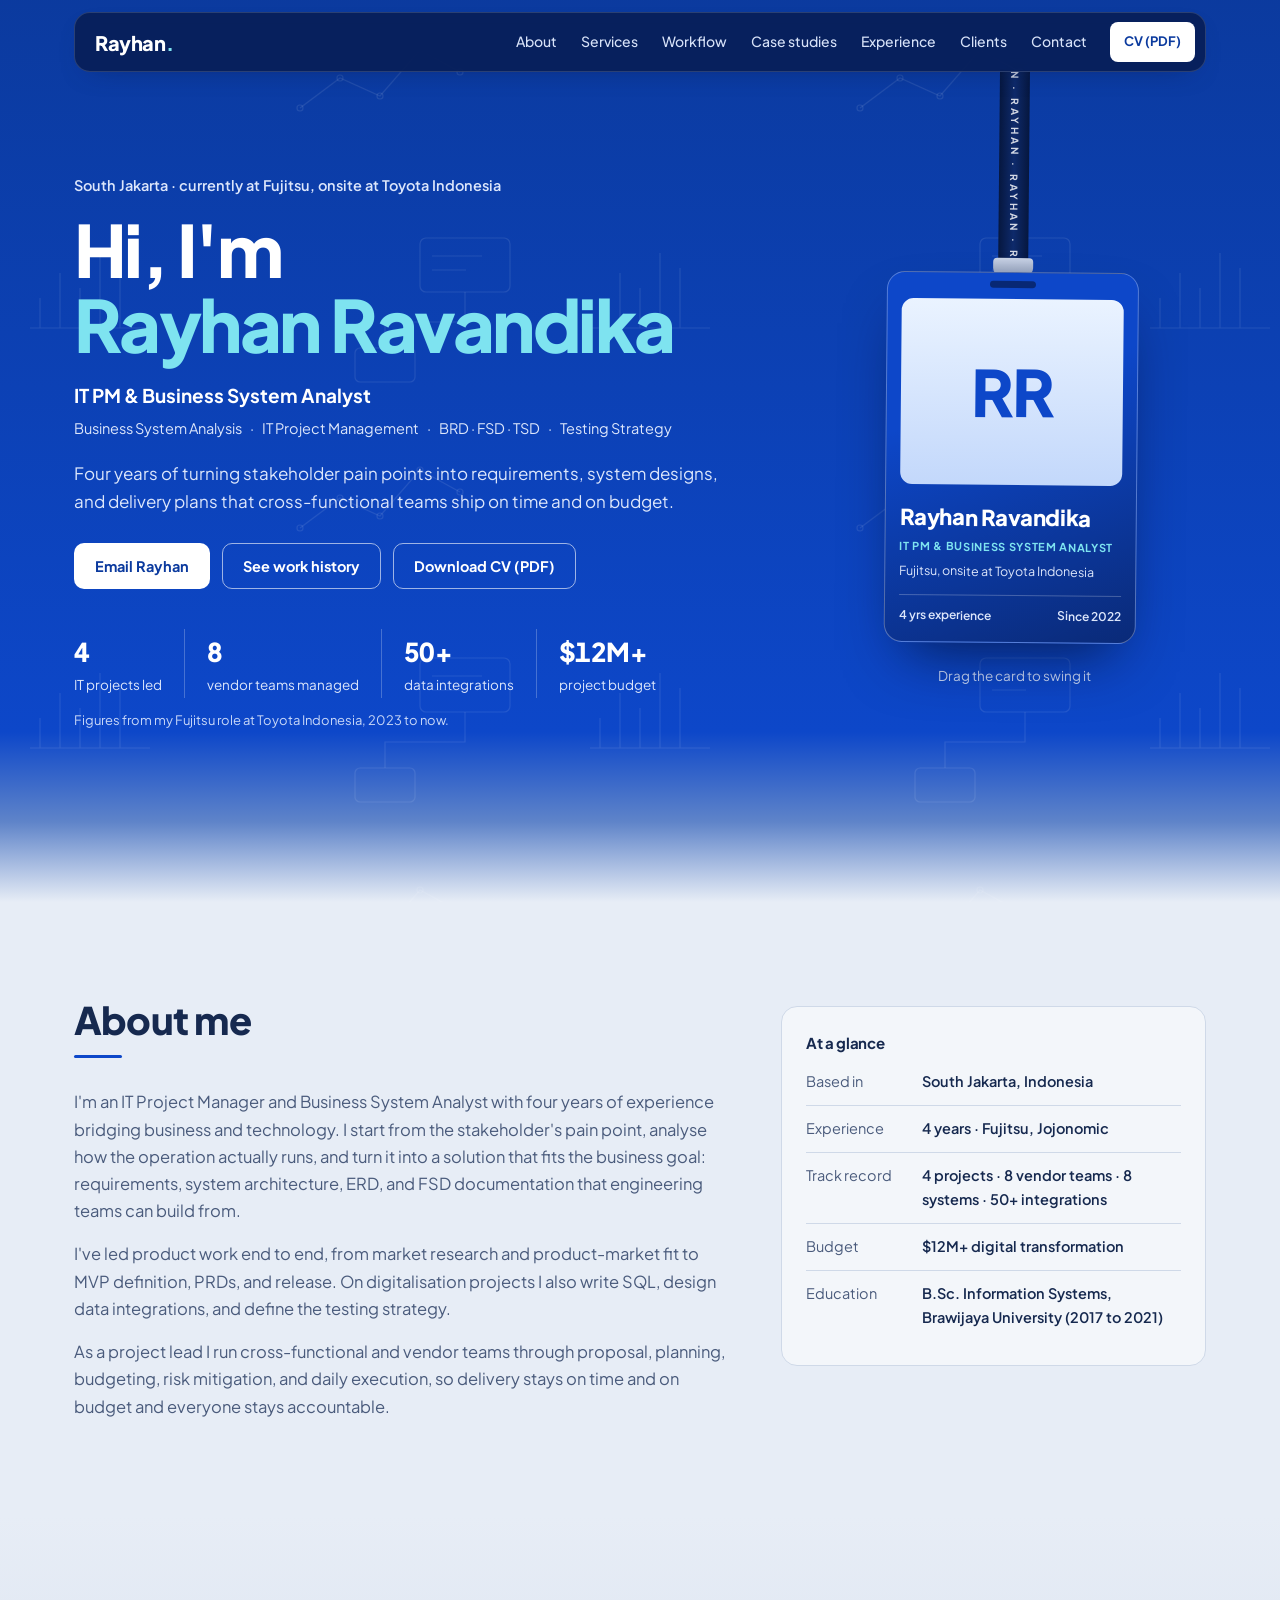
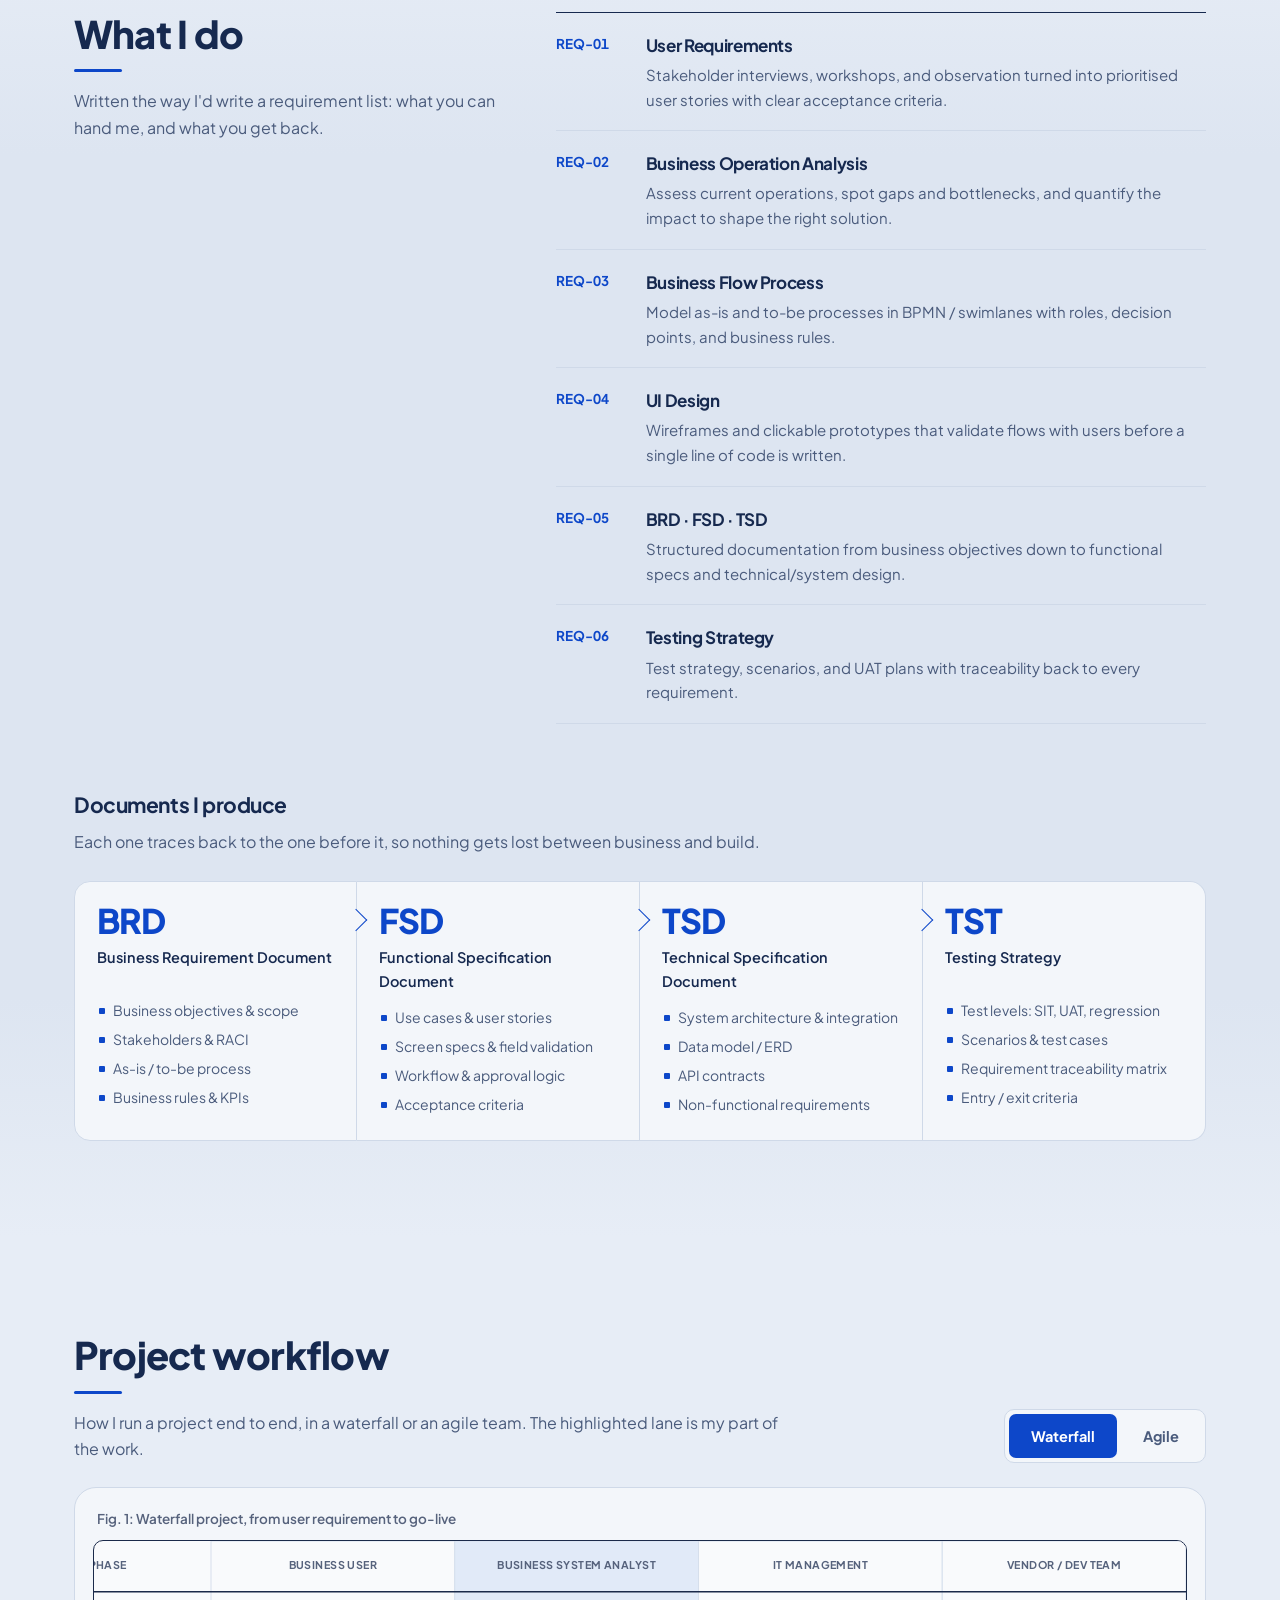
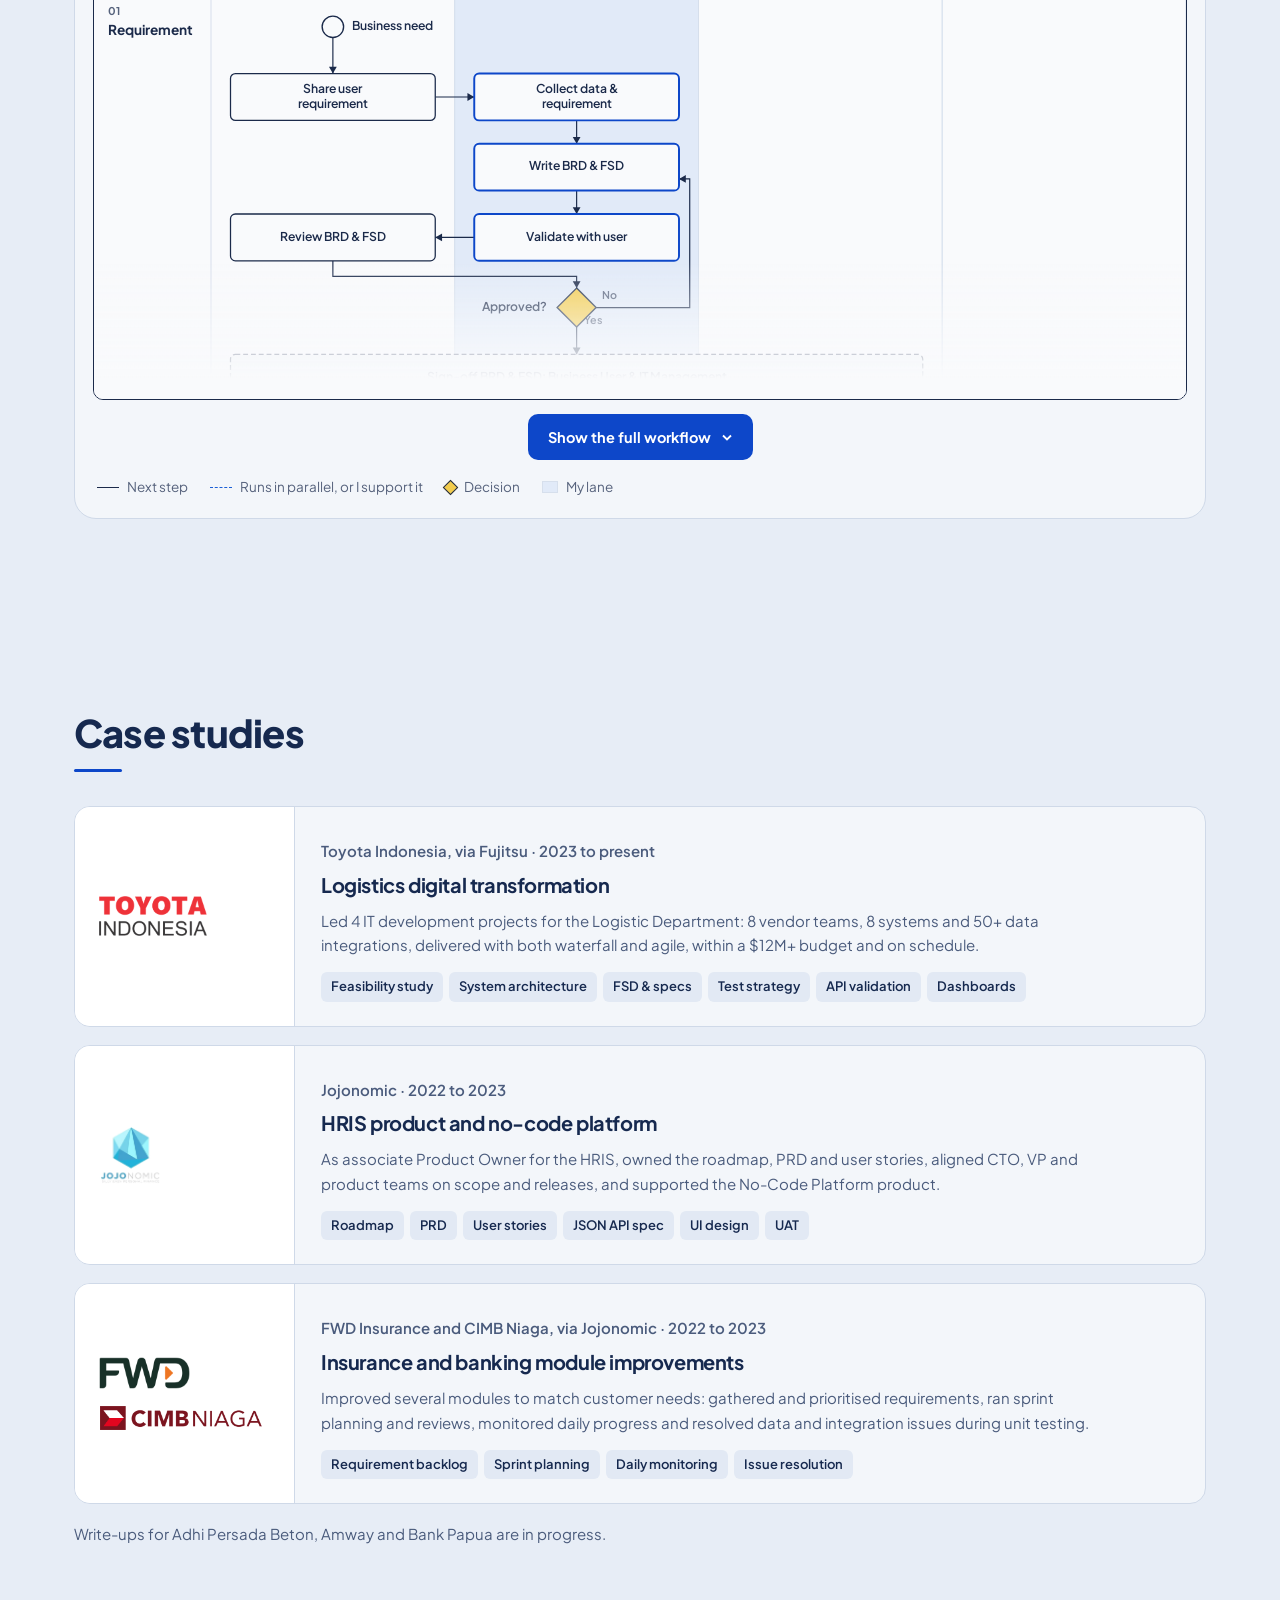
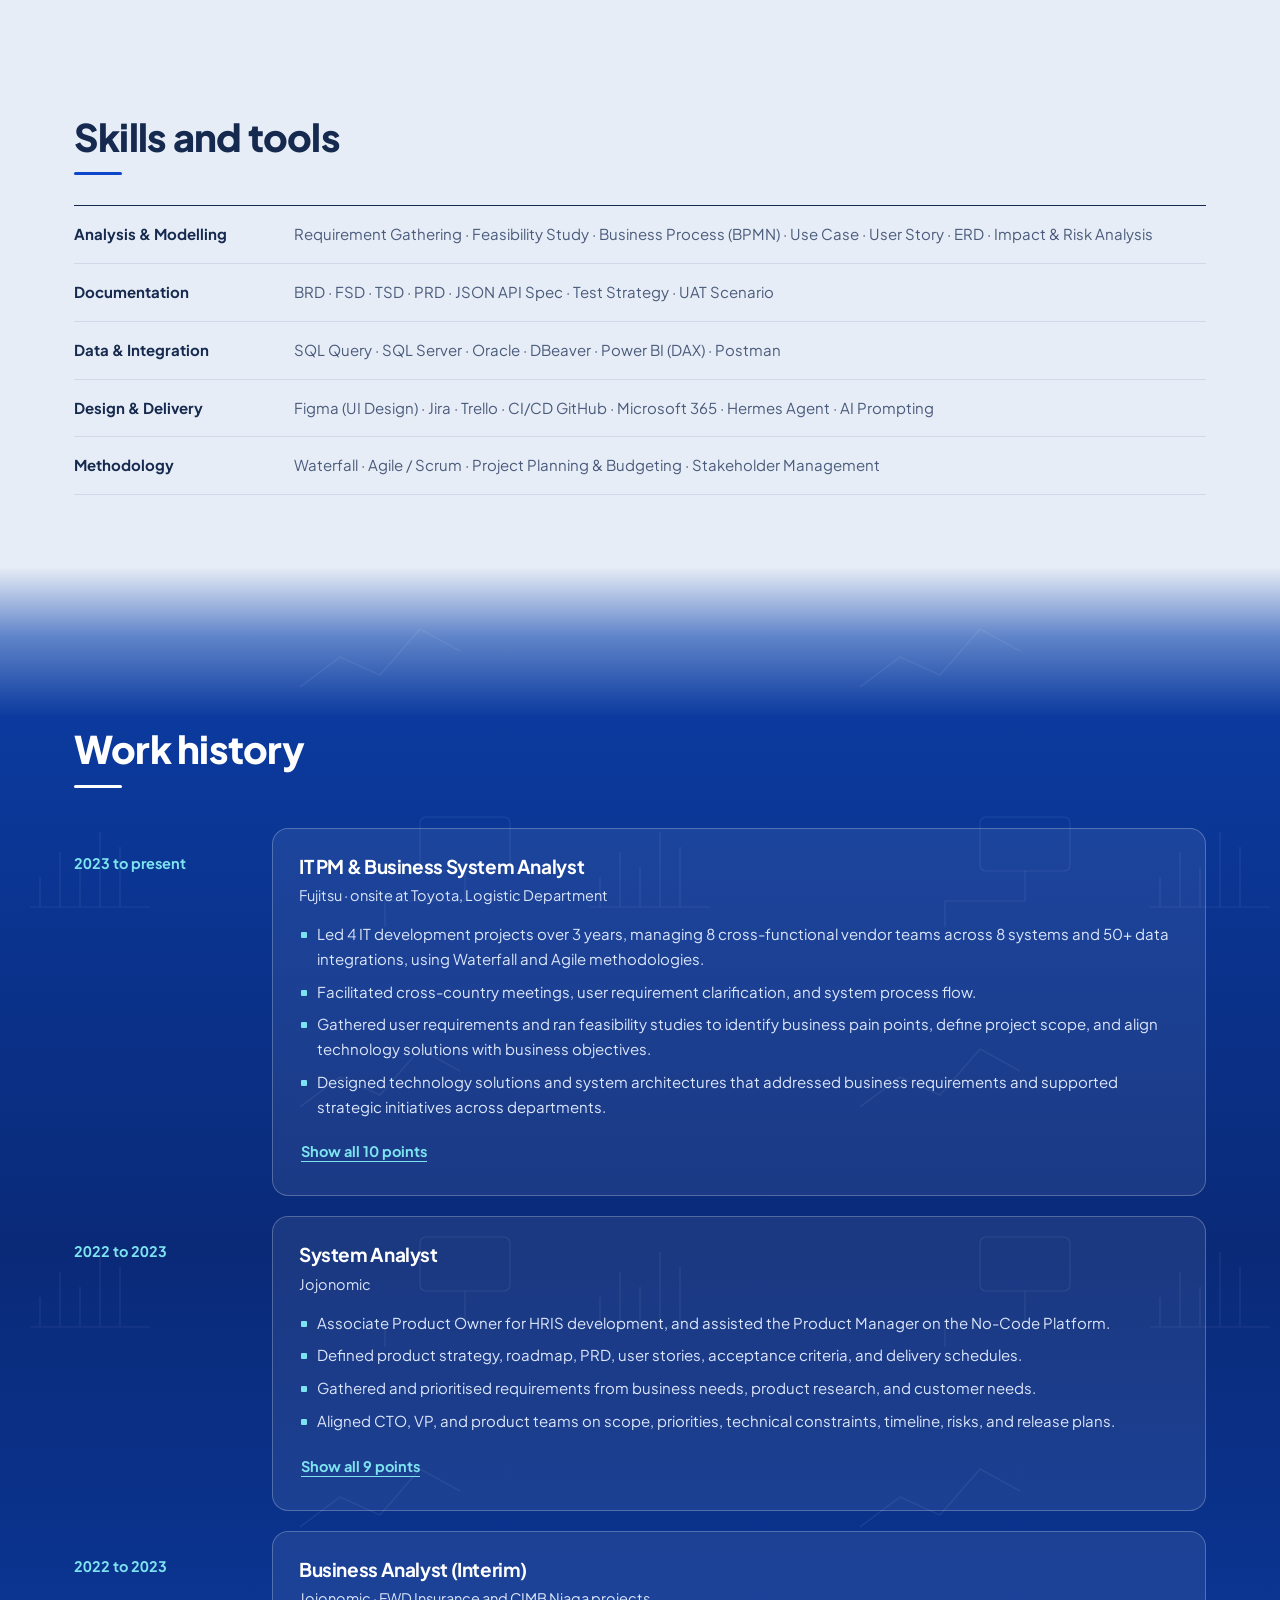
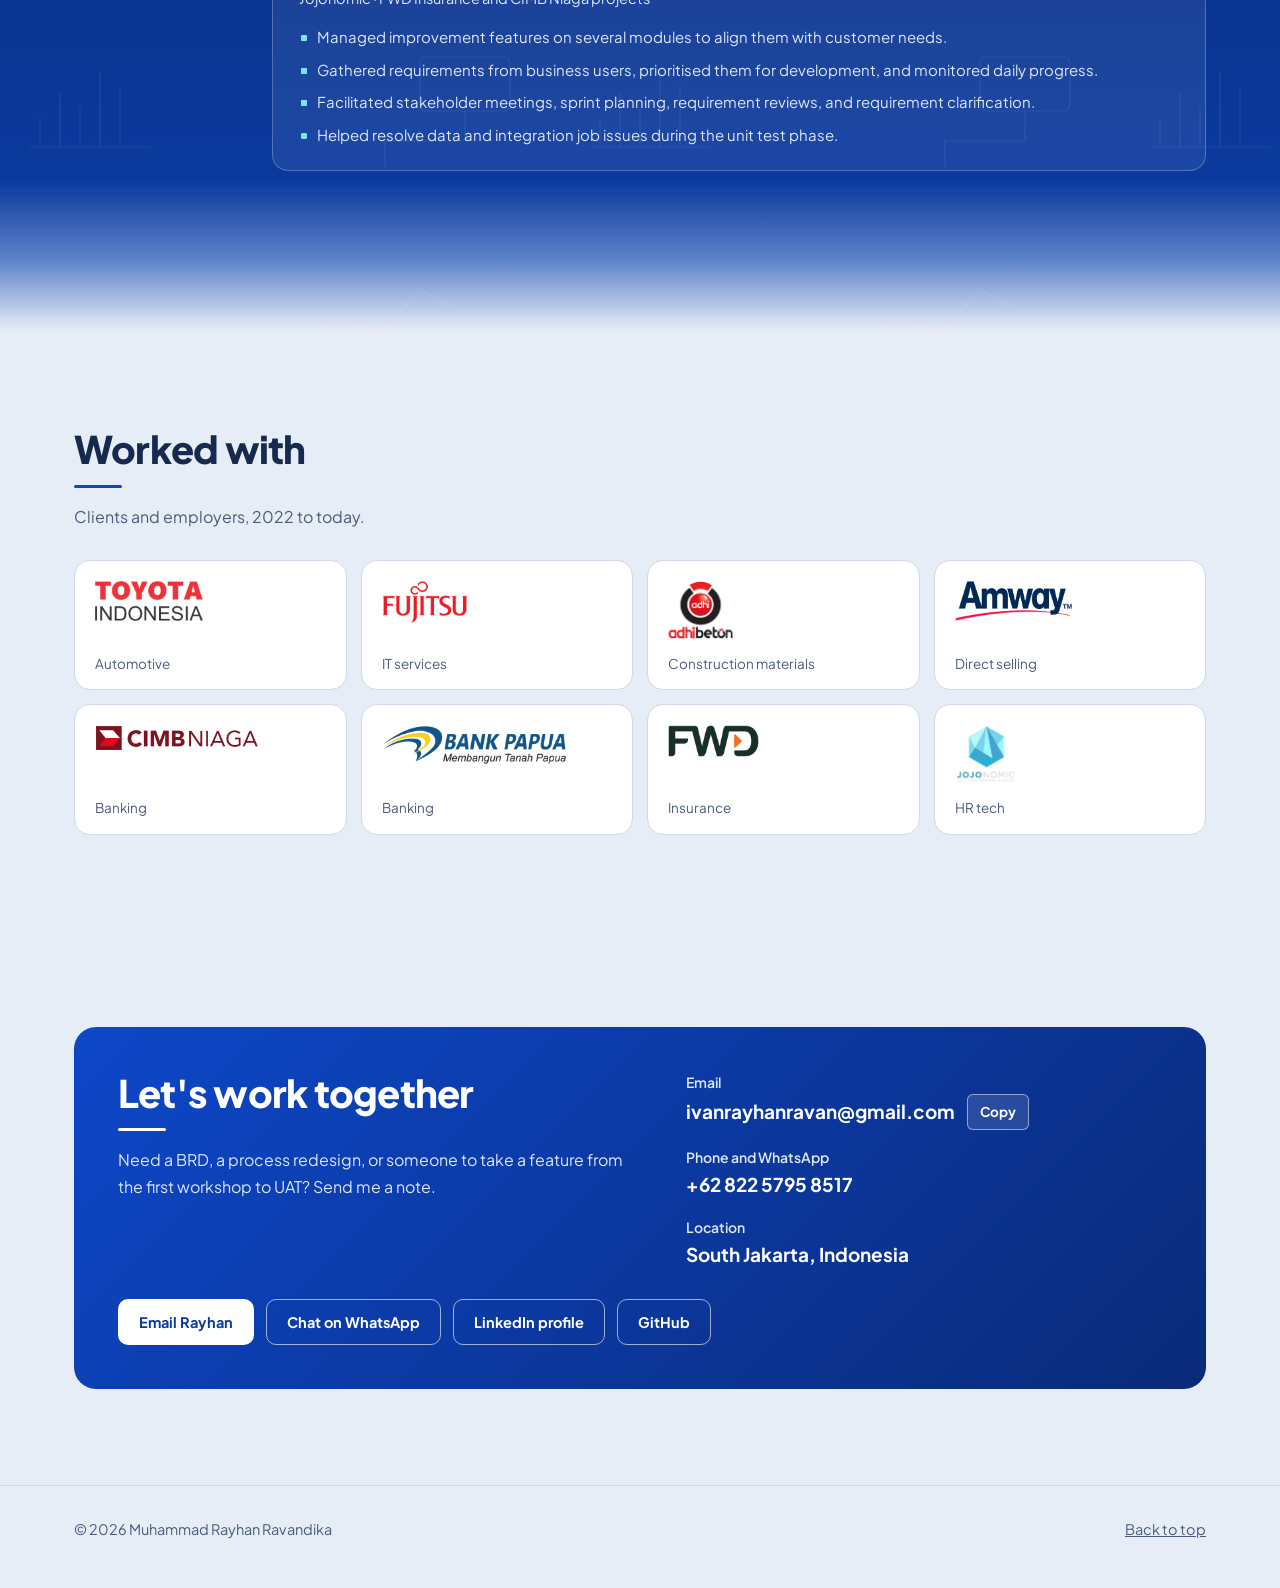
==== index.html @ 954150d6 "Apply antislop pass: real case studies, states, a11y and copy - Replace the three invented case stud" ====
<!DOCTYPE html>
<html lang="en">
<head>
  <meta charset="UTF-8" />
  <meta name="viewport" content="width=device-width, initial-scale=1.0, viewport-fit=cover" />
  <title>Rayhan Ravandika · IT PM &amp; Business System Analyst</title>
  <meta name="description" content="Rayhan Ravandika, IT PM and Business System Analyst in South Jakarta. Requirements, BRD, FSD and TSD, business process flows, testing strategy and project delivery." />
  <meta name="theme-color" content="#0b3a9e" />
  <link rel="icon" href="data:image/svg+xml,<svg xmlns='http://www.w3.org/2000/svg' viewBox='0 0 64 64'><rect width='64' height='64' rx='14' fill='%230d47c9'/><text x='32' y='43' text-anchor='middle' font-family='Arial' font-weight='800' font-size='30' fill='white'>R.</text></svg>" />
  <link rel="preconnect" href="https://fonts.googleapis.com" />
  <link rel="preconnect" href="https://fonts.gstatic.com" crossorigin />
  <link href="https://fonts.googleapis.com/css2?family=Plus+Jakarta+Sans:wght@400;500;600;700;800&display=swap" rel="stylesheet" />
  <link rel="stylesheet" href="assets/styles.css" />
</head>
<body>
  <a class="skip" href="#about">Skip to content</a>

  <header class="nav">
    <div class="wrap nav__inner">
      <a href="#home" class="nav__logo" aria-label="Rayhan Ravandika, back to top">Rayhan<span aria-hidden="true">.</span></a>
      <nav class="nav__links" id="navLinks" aria-label="Sections">
        <a href="#about">About</a>
        <a href="#services">Services</a>
        <a href="#workflow">Workflow</a>
        <a href="#projects">Case studies</a>
        <a href="#experience">Experience</a>
        <a href="#clients">Clients</a>
        <a href="#contact">Contact</a>
      </nav>
      <a class="nav__cv" data-cv target="_blank" rel="noopener">CV (PDF)</a>
      <button class="nav__menu" id="burger" type="button" aria-expanded="false" aria-controls="navLinks">
        <svg viewBox="0 0 16 16" aria-hidden="true"><path d="M2 4h12M2 8h12M2 12h12" /></svg>
        <span id="burgerLabel">Menu</span>
      </button>
    </div>
  </header>

  <!-- Shown by main.js when data.js is missing or a render fails. -->
  <div class="app-error" id="appError" role="alert" hidden>
    <div class="wrap">
      <strong>This page couldn't load its content.</strong>
      Refresh the page. If it keeps happening, email
      <a href="mailto:ivanrayhanravan@gmail.com">ivanrayhanravan@gmail.com</a>.
    </div>
  </div>

  <noscript>
    <div class="app-error"><div class="wrap">
      <strong>This portfolio needs JavaScript to show its content.</strong>
      You can still <a href="assets/CV_Muhammad_Rayhan_Ravandika.pdf">download the CV (PDF)</a>.
    </div></div>
  </noscript>

  <main>
    <section class="hero tone-blue" id="home" aria-labelledby="heroTitle">
      <div class="wrap hero__inner">
        <div class="hero__text">
          <p class="hero__where" id="heroWhere"></p>
          <h1 id="heroTitle">Hi, I'm<br /><span class="hero__name" data-bind="name"></span></h1>
          <p class="hero__role" data-bind="role"></p>
          <p class="hero__tags" id="heroTags"></p>
          <p class="hero__lede" data-bind="tagline"></p>
          <div class="hero__actions">
            <a href="#contact" class="btn btn--light">Email Rayhan</a>
            <a href="#experience" class="btn btn--outline">See work history</a>
            <a class="btn btn--outline" data-cv target="_blank" rel="noopener">Download CV (PDF)</a>
          </div>
          <dl class="figures" id="figures"></dl>
          <p class="figures__source" data-bind="statsSource"></p>
        </div>

        <!-- Strap and clip are decoration; the card text is real content. -->
        <div class="badge-area">
          <div class="badge" id="badge">
            <div class="badge__strap" aria-hidden="true"><span>RAYHAN · RAYHAN · RAYHAN · RAYHAN</span></div>
            <div class="badge__clip" aria-hidden="true"></div>
            <div class="badge__card">
              <div class="badge__photo" id="badgePhoto"></div>
              <p class="badge__name" data-bind="name"></p>
              <p class="badge__role" data-bind="role"></p>
              <p class="badge__org">Fujitsu, onsite at Toyota Indonesia</p>
              <div class="badge__foot">
                <span data-bind="badgeTag"></span>
                <span>Since 2022</span>
              </div>
            </div>
          </div>
          <p class="badge-hint" id="badgeHint">Drag the card to swing it</p>
        </div>
      </div>
    </section>

    <section class="section" id="about" aria-labelledby="aboutTitle">
      <div class="wrap about">
        <div>
          <h2 class="title" id="aboutTitle">About me</h2>
          <div class="about__text" id="aboutText"><p class="state">Loading profile…</p></div>
        </div>
        <aside class="panel about__facts" aria-labelledby="factsTitle">
          <h3 id="factsTitle">At a glance</h3>
          <dl id="facts"></dl>
        </aside>
      </div>
    </section>

    <section class="section tone-tint" id="services" aria-labelledby="servicesTitle">
      <div class="wrap services">
        <div class="services__head">
          <h2 class="title" id="servicesTitle">What I do</h2>
          <p class="intro">Written the way I'd write a requirement list: what you can hand me, and what you get back.</p>
        </div>
        <ol class="reqs" id="reqs"><li class="state">Loading services…</li></ol>
      </div>

      <div class="wrap">
        <h3 class="subtitle">Documents I produce</h3>
        <p class="intro intro--tight">Each one traces back to the one before it, so nothing gets lost between business and build.</p>
        <ol class="chain" id="docs"><li class="state">Loading documents…</li></ol>
      </div>
    </section>

    <section class="section" id="workflow" aria-labelledby="workflowTitle">
      <div class="wrap">
        <div class="workflow__head">
          <div>
            <h2 class="title" id="workflowTitle">Project workflow</h2>
            <p class="intro">How I run a project end to end, in a waterfall or an agile team. The highlighted lane is my part of the work.</p>
          </div>
          <div class="wf-tabs" id="wf-tabs" role="tablist" aria-label="Project methodology"></div>
        </div>
        <div class="wf-card">
          <div id="wf-panels" class="is-collapsed"><p class="state">Loading workflow…</p></div>
          <div class="wf-toggle-row">
            <button type="button" class="wf-toggle" id="wf-toggle" aria-controls="wf-panels" aria-expanded="false">
              <span class="wf-toggle__open">Show the full workflow</span><span class="wf-toggle__close">Collapse workflow</span>
              <svg viewBox="0 0 12 12" aria-hidden="true"><path d="M2 4.5l4 4 4-4" /></svg>
            </button>
          </div>
          <ul class="wf-legend" aria-label="Diagram legend">
            <li><i class="lg lg--flow" aria-hidden="true"></i>Next step</li>
            <li><i class="lg lg--assoc" aria-hidden="true"></i>Runs in parallel, or I support it</li>
            <li><i class="lg lg--gw" aria-hidden="true"></i>Decision</li>
            <li><i class="lg lg--me" aria-hidden="true"></i>My lane</li>
          </ul>
        </div>
      </div>
    </section>

    <section class="section" id="projects" aria-labelledby="projectsTitle">
      <div class="wrap">
        <h2 class="title" id="projectsTitle">Case studies</h2>
        <div class="cases" id="cases"><p class="state">Loading case studies…</p></div>
        <p class="cases__pending" data-bind="projectsPending"></p>
      </div>
    </section>

    <section class="section section--short" id="skills" aria-labelledby="skillsTitle">
      <div class="wrap">
        <h2 class="title" id="skillsTitle">Skills and tools</h2>
        <dl class="kit" id="kit"><div class="state">Loading skills…</div></dl>
      </div>
    </section>

    <section class="section band tone-blue" id="experience" aria-labelledby="experienceTitle">
      <div class="wrap">
        <h2 class="title" id="experienceTitle">Work history</h2>
        <ol class="timeline" id="timeline"><li class="state">Loading work history…</li></ol>
      </div>
    </section>

    <section class="section" id="clients" aria-labelledby="clientsTitle">
      <div class="wrap">
        <h2 class="title" id="clientsTitle">Worked with</h2>
        <p class="intro">Clients and employers, 2022 to today.</p>
        <ul class="clients" id="clientsGrid"><li class="state">Loading clients…</li></ul>
      </div>
    </section>

    <section class="section" id="contact" aria-labelledby="contactTitle">
      <div class="wrap">
        <div class="contact tone-blue">
          <div class="contact__text">
            <h2 class="title" id="contactTitle">Let's work together</h2>
            <p class="intro">Need a BRD, a process redesign, or someone to take a feature from the first workshop to UAT? Send me a note.</p>
          </div>
          <dl class="contact__list">
            <div>
              <dt>Email</dt>
              <dd class="contact__email">
                <span id="emailText" data-bind="email"></span>
                <button type="button" class="copy" id="copyEmail">Copy</button>
              </dd>
            </div>
            <div><dt>Phone and WhatsApp</dt><dd data-bind="phone"></dd></div>
            <div><dt>Location</dt><dd data-bind="location"></dd></div>
          </dl>
          <p class="copy-status" id="copyStatus" role="status" aria-live="polite"></p>
          <div class="contact__actions">
            <a class="btn btn--light" data-href="mailto">Email Rayhan</a>
            <a class="btn btn--outline" data-href="whatsapp" target="_blank" rel="noopener">Chat on WhatsApp</a>
            <a class="btn btn--outline" data-href="linkedin" target="_blank" rel="noopener">LinkedIn profile</a>
            <a class="btn btn--outline" data-href="github" target="_blank" rel="noopener">GitHub</a>
          </div>
        </div>
      </div>
    </section>
  </main>

  <footer class="foot">
    <div class="wrap foot__inner">
      <span>© <span id="year"></span> <span data-bind="fullName"></span></span>
      <a href="#home">Back to top</a>
    </div>
  </footer>

  <script src="assets/data.js" defer></script>
  <script src="assets/main.js" defer></script>
</body>
</html>
---- assets/styles.css ----
/* Rayhan Ravandika portfolio. Design Read, dials and the reason behind each choice: DESIGN.md. */

/* Tokens */
:root {
  /* Navy and brand blue come from the reference; cyan is the single accent, used only on blue areas. */
  --navy: #0a2a78;
  --blue-700: #0b3a9e;
  --blue: #0d47c9;
  --blue-500: #1a63e3;
  --cyan: #7ee3f0;

  /* Mist instead of pure white: the page read too bright next to the blue. */
  --mist: #e7edf6;
  --mist-2: #dde5f1;
  --surface: #f3f6fa;

  --text: #16294f;
  --text-2: #4a5b7c;
  --text-3: #4d5d7e;
  --line: #cfd9e8;
  --link: var(--blue);
  --chip: #e2e9f4;
  --bar: var(--blue);

  --r-sm: 6px;
  --r-md: 10px;
  --r-lg: 16px;
  --r-xl: 22px;

  --font: "Plus Jakarta Sans", "Segoe UI", Roboto, Arial, sans-serif;
  color-scheme: light;
}

/* Blue tone (hero, work history, contact): text tokens flip to values that keep AA on these blues. */
.tone-blue {
  --text: #ffffff;
  --text-2: #dce6fb;
  --text-3: #c9d8f8;
  --line: rgba(255, 255, 255, 0.24);
  --link: var(--cyan);
  --chip: rgba(255, 255, 255, 0.12);
  --bar: #ffffff;
  color: var(--text);
}

/* Base */
*, *::before, *::after { box-sizing: border-box; }
* { margin: 0; padding: 0; }
html { scroll-behavior: smooth; scroll-padding-top: 88px; }
body {
  font: 400 16px/1.65 var(--font);
  color: var(--text);
  background: var(--mist);
  -webkit-font-smoothing: antialiased;
  overflow-x: hidden;
}
a { color: var(--link); }
ul, ol { list-style: none; }
img { max-width: 100%; height: auto; }

a[href], button, summary, [role="tab"] { cursor: pointer; }
button:disabled, [aria-disabled="true"] { cursor: not-allowed; }
:focus-visible { outline: 3px solid var(--blue-500); outline-offset: 3px; border-radius: 4px; }
.tone-blue :focus-visible { outline-color: var(--cyan); }

.wrap { width: 100%; max-width: 1180px; margin-inline: auto; padding-inline: 24px; }
@media (max-width: 600px) { .wrap { padding-inline: 16px; } }

.skip { position: absolute; left: 16px; top: -60px; z-index: 50; background: var(--navy); color: #fff; padding: 10px 14px; border-radius: var(--r-md); }
.skip:focus { top: 12px; }

/* Type: one family (Plus Jakarta Sans, drawn for Jakarta), weights carry the hierarchy. */
h1, h2, h3 { letter-spacing: -0.02em; text-wrap: balance; }
.title { font-size: clamp(28px, 3.4vw, 38px); font-weight: 800; line-height: 1.15; }
/* Identity motif from the reference: a short bar under every section title. */
.title::after { content: ""; display: block; width: 48px; height: 3px; border-radius: 2px; background: var(--bar); margin-top: 14px; }
.intro { color: var(--text-2); max-width: 60ch; margin-top: 16px; }
.intro--tight { margin-top: 6px; }
.subtitle { font-size: 21px; font-weight: 700; margin-top: 64px; }

/* Text shown while a list loads, or instead of it when it is empty or fails. */
.state { color: var(--text-2); font-size: 15px; padding: 14px 0; list-style: none; }
.state--error { color: var(--text); font-weight: 600; }

/* Buttons */
.btn {
  display: inline-flex; align-items: center; justify-content: center; gap: 8px;
  min-height: 46px; padding: 0 20px; border-radius: var(--r-md);
  font: 700 14.5px var(--font); text-decoration: none; border: 1.5px solid transparent;
  transition: background 150ms ease, border-color 150ms ease, color 150ms ease;
}
.btn--light { background: #fff; color: var(--blue-700); }
.btn--light:hover { background: #dff8fb; }
.btn--light:active { background: #c7f1f6; }
.btn--outline { background: transparent; color: var(--text); border-color: rgba(255, 255, 255, 0.6); }
.btn--outline:hover { background: rgba(255, 255, 255, 0.12); border-color: #fff; }
.btn--outline:active { background: rgba(255, 255, 255, 0.2); }
.btn[aria-disabled="true"], .nav__cv[aria-disabled="true"] { opacity: 0.55; }

/* Nav: the only translucent element, because it sits over both blue and mist. */
.nav { position: sticky; top: env(safe-area-inset-top, 0px); z-index: 30; padding-top: 12px; }
.nav__inner {
  display: flex; align-items: center; gap: 12px; min-height: 60px; max-width: 1132px;
  padding-inline: 20px 10px; color: #fff;
  background: rgba(7, 29, 82, 0.86); border: 1px solid rgba(255, 255, 255, 0.14); border-radius: var(--r-lg);
  backdrop-filter: blur(12px); -webkit-backdrop-filter: blur(12px);
  box-shadow: 0 10px 28px -18px rgba(7, 29, 82, 0.7);
}
.nav__logo { font-size: 20px; font-weight: 800; color: #fff; text-decoration: none; margin-right: auto; letter-spacing: -0.02em; min-height: 44px; display: inline-flex; align-items: center; }
.nav__logo span { color: var(--cyan); }
.nav__links { display: flex; gap: 2px; font-size: 14px; font-weight: 500; }
.nav__links a { color: #d7e2f8; text-decoration: none; padding: 8px 11px; border-radius: 8px; min-height: 40px; display: inline-flex; align-items: center; }
.nav__links a:hover { color: #fff; background: rgba(255, 255, 255, 0.1); }
.nav__links a.is-active { color: var(--blue-700); background: #fff; font-weight: 700; }
.nav__cv { font-size: 13px; font-weight: 700; color: var(--blue-700); background: #fff; text-decoration: none; padding: 0 14px; min-height: 40px; display: inline-flex; align-items: center; border-radius: 8px; }
.nav__cv:hover { background: #dff8fb; }
.nav__menu { display: none; align-items: center; gap: 8px; min-height: 44px; padding: 0 14px; border: 0; border-radius: var(--r-md); background: rgba(255, 255, 255, 0.12); color: #fff; font: 700 14px var(--font); }
.nav__menu:hover { background: rgba(255, 255, 255, 0.2); }
.nav__menu svg { width: 16px; height: 16px; fill: none; stroke: currentColor; stroke-width: 2; stroke-linecap: round; }
@media (max-width: 980px) {
  .nav__menu { display: inline-flex; }
  .nav__cv { min-height: 44px; }
  .nav__links {
    position: absolute; top: 80px; left: 16px; right: 16px; flex-direction: column; gap: 2px;
    background: #071d52; border: 1px solid rgba(255, 255, 255, 0.16); border-radius: var(--r-lg); padding: 8px;
    display: none;
  }
  .nav__links.open { display: flex; }
  .nav__links a { min-height: 48px; padding: 0 14px; font-size: 16px; }
}

.app-error { background: #fff3cd; color: #4a3600; padding-block: 12px; font-size: 15px; }
.app-error a { color: #4a3600; font-weight: 700; }

/* Hero. The fade to mist happens only inside the bottom padding, so no text sits on the light part. */
.hero {
  margin-top: -84px; padding-block: 150px 170px;
  background:
    url("data:image/svg+xml,%3Csvg xmlns='http://www.w3.org/2000/svg' width='560' height='420' viewBox='0 0 560 420' fill='none' stroke='white' stroke-opacity='0.09' stroke-width='1.2'%3E%3Cpath d='M30 340h120M40 340v-30M60 340v-55M80 340v-40M100 340v-75M120 340v-60'/%3E%3Cpath d='M300 120l40-30 40 18 40-46 40 22'/%3E%3Ccircle cx='300' cy='120' r='3'/%3E%3Ccircle cx='340' cy='90' r='3'/%3E%3Ccircle cx='380' cy='108' r='3'/%3E%3Ccircle cx='420' cy='62' r='3'/%3E%3Ccircle cx='460' cy='84' r='3'/%3E%3Crect x='420' y='250' width='90' height='54' rx='6'/%3E%3Cpath d='M432 268h50M432 282h34'/%3E%3Cpath d='M465 304v30h-80v26'/%3E%3Crect x='355' y='360' width='60' height='34' rx='5'/%3E%3C/svg%3E") 0 0 / 560px 420px repeat,
    linear-gradient(180deg, var(--blue-700) 0%, var(--blue) calc(100% - 170px), #5f84c9 calc(100% - 80px), var(--mist) 100%);
}
/* The line-art (bar chart, trend line, flow boxes) echoes analyst work and appears on blue areas only. */
.hero__inner { display: grid; grid-template-columns: minmax(0, 1.3fr) minmax(0, 0.7fr); gap: 40px; align-items: start; }
.hero__text { padding-top: 36px; }
.hero__where { font-size: 14.5px; font-weight: 600; color: var(--text-2); }
.hero h1 { font-size: clamp(40px, 6vw, 72px); font-weight: 800; line-height: 1.04; margin-top: 14px; letter-spacing: -0.035em; }
.hero__name { color: var(--cyan); }
.hero__role { font-size: 19px; font-weight: 700; margin-top: 18px; }
.hero__tags { font-size: 14.5px; color: var(--text-2); margin-top: 6px; }
.hero__tags span + span::before { content: "·"; margin: 0 8px; }
.hero__lede { color: var(--text-2); max-width: 54ch; margin-top: 18px; font-size: 17px; }
.hero__actions { display: flex; flex-wrap: wrap; gap: 12px; margin-top: 28px; }

/* Real figures from the CV, inline with dividers instead of floating tiles. */
.figures { display: flex; flex-wrap: wrap; margin-top: 40px; }
.figures div { display: flex; flex-direction: column; padding: 2px 22px; border-left: 1px solid var(--line); }
.figures div:first-child { padding-left: 0; border-left: 0; }
.figures dd { font-size: 26px; font-weight: 800; letter-spacing: -0.02em; font-variant-numeric: tabular-nums; order: -1; }
.figures dt { font-size: 13.5px; color: var(--text-2); }
.figures__source { font-size: 13px; color: var(--text-3); margin-top: 12px; }
@media (max-width: 600px) {
  .figures { display: grid; grid-template-columns: repeat(2, minmax(0, 1fr)); gap: 16px 0; }
  .figures div:nth-child(3) { padding-left: 0; border-left: 0; }
}

/* Lanyard ID card from the reference; its shadow is the page's one large shadow (a physical card in front). */
.badge-area { display: flex; flex-direction: column; align-items: center; margin-top: -68px; }
.badge { display: flex; flex-direction: column; align-items: center; transform-origin: 50% 0; cursor: grab; touch-action: none; user-select: none; }
.badge.is-dragging { cursor: grabbing; }
.badge__strap { width: 30px; height: 190px; background: linear-gradient(90deg, #06173f, #0e2a6b 50%, #06173f); display: flex; align-items: center; justify-content: center; overflow: hidden; }
.badge__strap span { writing-mode: vertical-rl; font-size: 10px; font-weight: 700; letter-spacing: 0.3em; color: rgba(255, 255, 255, 0.82); white-space: nowrap; }
.badge__clip { width: 40px; height: 18px; border-radius: 4px 4px 8px 8px; background: linear-gradient(#c9d3e6, #8a98b5); margin-top: -2px; }
.badge__card {
  position: relative; width: 252px; margin-top: -4px; padding: 14px 14px 16px; border-radius: 18px; color: #fff;
  background: linear-gradient(160deg, var(--blue) 0%, var(--blue) 35%, var(--navy) 100%);
  border: 1px solid rgba(255, 255, 255, 0.3);
  box-shadow: 0 30px 60px -22px rgba(3, 12, 40, 0.7);
}
.badge__card::before { content: ""; position: absolute; top: 8px; left: 50%; width: 46px; height: 7px; margin-left: -23px; border-radius: 6px; background: rgba(4, 16, 48, 0.55); }
.badge__photo { height: 186px; border-radius: 12px; margin-top: 12px; overflow: hidden; background: linear-gradient(180deg, #eaf3ff, #c3d8fb); display: grid; place-items: center; }
.badge__photo img { width: 100%; height: 100%; object-fit: cover; pointer-events: none; }
.badge__initials { font-size: 64px; font-weight: 800; color: var(--blue); letter-spacing: -0.04em; }
.badge__name { font-size: 22px; font-weight: 800; margin-top: 14px; letter-spacing: -0.02em; }
/* Uppercase role copies how real ID cards are typeset. */
.badge__role { font-size: 11px; font-weight: 700; letter-spacing: 0.06em; text-transform: uppercase; color: var(--cyan); margin-top: 4px; line-height: 1.4; }
.badge__org { font-size: 12.5px; color: #dce6fb; margin-top: 6px; }
.badge__foot { display: flex; justify-content: space-between; gap: 8px; margin-top: 14px; padding-top: 10px; border-top: 1px solid rgba(255, 255, 255, 0.24); font-size: 12px; font-weight: 600; color: #dce6fb; }
.badge-hint { margin-top: 22px; font-size: 13.5px; color: var(--text-3); }
@media (max-width: 880px) {
  .hero__inner { grid-template-columns: minmax(0, 1fr); }
  .hero__text { padding-top: 0; }
  .badge-area { margin-top: 12px; }
  .badge__strap { height: 80px; }
}

/* Sections */
.section { padding-block: 96px; }
.section--short { padding-block: 72px; }
.tone-tint { background: linear-gradient(180deg, rgba(221, 229, 241, 0), var(--mist-2) 18%, var(--mist-2) 82%, rgba(221, 229, 241, 0)); }
@media (max-width: 600px) { .section { padding-block: 60px; } .section--short { padding-block: 48px; } .hero { padding-block: 116px 140px; } }

/* Panels use a border, not a shadow: only the nav and the ID card float. */
.panel { background: var(--surface); border: 1px solid var(--line); border-radius: var(--r-lg); }

/* About */
.about { display: grid; grid-template-columns: minmax(0, 1.55fr) minmax(0, 1fr); gap: 48px; align-items: start; }
.about__text { display: grid; gap: 16px; color: var(--text-2); font-size: 16.5px; margin-top: 30px; }
.about__facts { padding: 24px; margin-top: 8px; }
.about__facts h3 { font-size: 15px; font-weight: 700; margin-bottom: 4px; }
.about__facts dl div { display: grid; grid-template-columns: 104px minmax(0, 1fr); gap: 12px; padding: 11px 0; border-bottom: 1px solid var(--line); font-size: 14.5px; }
.about__facts dl div:last-child { border-bottom: 0; }
.about__facts dt { color: var(--text-2); }
.about__facts dd { font-weight: 600; }
@media (max-width: 860px) { .about { grid-template-columns: minmax(0, 1fr); gap: 28px; } }

/* Services: REQ-xx rows, the way an analyst lists scope, with the heading pinned beside them on desktop. */
.services { display: grid; grid-template-columns: minmax(0, 0.8fr) minmax(0, 1.2fr); gap: 48px; align-items: start; }
.services__head { position: sticky; top: 100px; }
.reqs { border-top: 1.5px solid var(--text); }
.reqs li { display: grid; grid-template-columns: 74px minmax(0, 1fr); gap: 4px 16px; padding: 18px 0; border-bottom: 1px solid var(--line); }
.req__id { font-size: 13.5px; font-weight: 700; color: var(--blue); font-variant-numeric: tabular-nums; padding-top: 2px; }
.reqs h3 { font-size: 17px; font-weight: 700; }
.reqs p { grid-column: 2; color: var(--text-2); font-size: 15px; }
@media (max-width: 860px) { .services { grid-template-columns: minmax(0, 1fr); gap: 24px; } .services__head { position: static; } }

/* Document chain: written in this order, and the chevron between them stands for traceability. */
.chain { display: grid; grid-template-columns: repeat(4, minmax(0, 1fr)); margin-top: 26px; }
.chain > li { position: relative; padding: 22px 22px 24px; background: var(--surface); border: 1px solid var(--line); }
.chain > li:first-child { border-radius: var(--r-lg) 0 0 var(--r-lg); }
.chain > li:last-child { border-radius: 0 var(--r-lg) var(--r-lg) 0; }
.chain > li + li { border-left: 0; }
.chain > li + li::before {
  content: ""; position: absolute; left: -9px; top: 30px; width: 16px; height: 16px;
  background: var(--surface); border-top: 1.5px solid var(--blue); border-right: 1.5px solid var(--blue); transform: rotate(45deg);
}
.doc__code { font-size: 34px; font-weight: 800; letter-spacing: -0.03em; color: var(--blue); line-height: 1; }
.doc__name { font-size: 14.5px; font-weight: 600; margin-top: 8px; min-height: 2.8em; }
.doc__items { margin-top: 12px; display: grid; gap: 6px; }
.doc__items li { font-size: 14px; color: var(--text-2); padding-left: 16px; position: relative; }
.doc__items li::before { content: ""; position: absolute; left: 2px; top: 9px; width: 6px; height: 6px; border-radius: 1px; background: var(--blue); }
/* Middle widths: 2 x 2, chevrons hidden because the reading order wraps. */
@media (max-width: 960px) {
  .chain { grid-template-columns: repeat(2, minmax(0, 1fr)); gap: 12px; }
  .chain > li, .chain > li + li { border: 1px solid var(--line); border-radius: var(--r-lg); }
  .chain > li:first-child, .chain > li:last-child { border-radius: var(--r-lg); }
  .chain > li + li::before { display: none; }
}
@media (max-width: 560px) { .chain { grid-template-columns: minmax(0, 1fr); } }

/* Workflow */
.workflow__head { display: flex; flex-wrap: wrap; align-items: flex-end; justify-content: space-between; gap: 20px 32px; }
.wf-tabs { display: inline-flex; gap: 4px; padding: 4px; border-radius: var(--r-md); background: var(--surface); border: 1px solid var(--line); }
.wf-tabs button { font: 700 14.5px var(--font); color: var(--text-2); background: transparent; border: 0; min-height: 44px; padding: 0 22px; border-radius: 7px; }
.wf-tabs button:hover { color: var(--text); background: var(--chip); }
.wf-tabs button[aria-selected="true"] { background: var(--blue); color: #fff; }
.wf-card { margin-top: 24px; padding: 18px; border-radius: var(--r-xl); background: var(--surface); border: 1px solid var(--line); }
@media (max-width: 600px) { .wf-card { padding: 10px; margin-inline: -6px; } }

/* The swimlane keeps a fixed light palette so BPMN conventions read the same everywhere (yellow = decision). */
.wf-card { --paper: #f9fafc; --paper-2: #edf1f7; --ink: #1b2a4a; --graphite: #56627c; --rule: #d6dfec; --rule-strong: #1b2a4a; --marker: #f2cc4d; --lane-me: #e1eaf8; --pen: #1a5fd6; }
.wf figcaption { font-size: 13.5px; font-weight: 600; color: var(--graphite); margin: 2px 4px 10px; }
.wf__scroll { position: relative; overflow-x: auto; border: 1.5px solid var(--rule-strong); border-radius: var(--r-md); background: var(--paper); }
.wf svg { display: block; width: 100%; min-width: 820px; height: auto; }
.wf__hint { display: none; font-size: 13px; color: var(--graphite); margin: 8px 4px 0; }
@media (max-width: 860px) { .wf__hint { display: block; } }
.wl-lane { fill: var(--paper); stroke: var(--rule); stroke-width: 1; }
.wl-lane--me { fill: var(--lane-me); }
.wl-head { font: 700 11px var(--font); letter-spacing: 0.04em; fill: var(--graphite); text-anchor: middle; dominant-baseline: middle; }
.wl-rule-strong { stroke: var(--ink); stroke-width: 1.5; }
.wl-phase-rule { stroke: var(--ink); stroke-width: 1; stroke-dasharray: 2 4; opacity: 0.5; }
.wl-phase-no { font: 700 11px var(--font); fill: var(--graphite); }
.wl-phase { font: 700 14px var(--font); fill: var(--ink); }
.wl-task { fill: var(--paper); stroke: var(--ink); stroke-width: 1.3; }
.wl-task--me { stroke: var(--blue); stroke-width: 2; }
.wl-task--span { fill: var(--paper-2); stroke-dasharray: 5 3; }
.wl-label { font: 600 12.5px var(--font); fill: var(--ink); text-anchor: middle; dominant-baseline: middle; }
.wl-side { font: 600 12.5px var(--font); fill: var(--ink); dominant-baseline: middle; }
.wl-ev { fill: var(--paper); stroke: var(--ink); stroke-width: 1.4; }
.wl-ev--end { stroke-width: 3.5; }
.wl-gw { fill: var(--marker); stroke: var(--ink); stroke-width: 1.4; }
.wl-edge { fill: none; stroke: var(--ink); stroke-width: 1.2; }
.wl-head-arrow { fill: var(--ink); }
.wl-assoc { fill: none; stroke: var(--pen); stroke-width: 1.3; stroke-dasharray: 4 4; }
.wl-elabel { font: 600 11px var(--font); fill: var(--graphite); }

/* Collapsed: the first phase stays visible and the rest fades behind the toggle. */
#wf-panels.is-collapsed .wf__scroll { max-height: 460px; overflow-y: hidden; }
#wf-panels.is-collapsed .wf__scroll::after {
  content: ""; position: sticky; display: block; left: 0; bottom: 0; height: 140px; margin-top: -140px;
  background: linear-gradient(to bottom, rgba(249, 250, 252, 0), #f9fafc 85%); pointer-events: none;
}
.wf-toggle-row { display: flex; justify-content: center; margin-top: -24px; position: relative; }
#wf-panels:not(.is-collapsed) + .wf-toggle-row, #wf-panels.is-collapsed:has(.wf__hint) + .wf-toggle-row { margin-top: 14px; }
.wf-toggle {
  display: inline-flex; align-items: center; gap: 10px; min-height: 46px; padding: 0 20px;
  font: 700 14.5px var(--font); color: #fff; background: var(--blue); border: 0; border-radius: var(--r-md);
  transition: background 150ms ease;
}
.wf-toggle:hover { background: var(--blue-500); }
.wf-toggle:active { background: var(--blue-700); }
.wf-toggle:disabled { background: #8d9bb8; }
.wf-toggle svg { width: 12px; height: 12px; fill: none; stroke: currentColor; stroke-width: 1.8; transition: transform 200ms ease; }
.wf-toggle[aria-expanded="true"] svg { transform: rotate(180deg); }
.wf-toggle__close { display: none; }
.wf-toggle[aria-expanded="true"] .wf-toggle__open { display: none; }
.wf-toggle[aria-expanded="true"] .wf-toggle__close { display: inline; }
.wf-legend { display: flex; flex-wrap: wrap; gap: 8px 22px; margin: 16px 4px 2px; font-size: 13.5px; color: var(--graphite); }
.wf-legend li { display: inline-flex; align-items: center; gap: 8px; }
.lg { display: inline-block; }
.lg--flow { width: 22px; border-top: 1.4px solid var(--ink); }
.lg--assoc { width: 22px; border-top: 1.4px dashed var(--pen); }
.lg--gw { width: 11px; height: 11px; background: var(--marker); border: 1.3px solid var(--ink); transform: rotate(45deg); }
.lg--me { width: 16px; height: 12px; background: var(--lane-me); border: 1px solid var(--rule); }

/* Case studies: rows led by the real client logo, which says more than an illustration would. */
.cases { margin-top: 34px; display: grid; gap: 18px; }
.case { display: grid; grid-template-columns: 220px minmax(0, 1fr); border: 1px solid var(--line); border-radius: var(--r-lg); background: var(--surface); overflow: hidden; }
.case__logos { display: flex; flex-direction: column; justify-content: center; align-items: flex-start; gap: 16px; padding: 24px; background: #fff; border-right: 1px solid var(--line); }
.case__logos img { width: auto; max-width: 170px; object-fit: contain; }
.case__body { padding: 24px 26px; }
.case__meta { font-size: 14px; font-weight: 600; color: var(--text-2); }
.case h3 { font-size: 20px; font-weight: 700; margin-top: 4px; }
.case p { color: var(--text-2); font-size: 15px; margin-top: 8px; max-width: 70ch; }
.chips { display: flex; flex-wrap: wrap; gap: 6px; margin-top: 14px; }
.chips li { font-size: 13px; font-weight: 600; padding: 4px 10px; border-radius: var(--r-sm); background: var(--chip); color: var(--text); }
.cases__pending { margin-top: 18px; font-size: 15px; color: var(--text-2); }
.cases__pending:empty { display: none; }
@media (max-width: 760px) {
  .case { grid-template-columns: minmax(0, 1fr); }
  .case__logos { flex-direction: row; flex-wrap: wrap; align-items: center; border-right: 0; border-bottom: 1px solid var(--line); padding: 18px 20px; }
  .case__body { padding: 20px; }
}

/* Skills: a definition list, since these are labels and values rather than features. */
.kit { display: grid; grid-template-columns: 220px minmax(0, 1fr); margin-top: 30px; border-top: 1.5px solid var(--text); }
.kit dt, .kit dd { padding: 16px 0; border-bottom: 1px solid var(--line); }
.kit dt { font-weight: 700; font-size: 15px; }
.kit dd { color: var(--text-2); font-size: 15px; }
.kit dd span + span::before { content: " · "; color: var(--text-3); }
@media (max-width: 640px) { .kit { grid-template-columns: minmax(0, 1fr); } .kit dt { border-bottom: 0; padding-bottom: 2px; } .kit dd { padding-top: 0; } }

/* Work history band: fades in and out inside its own padding, so text stays on solid blue. */
.band {
  padding-block: 160px;
  background:
    url("data:image/svg+xml,%3Csvg xmlns='http://www.w3.org/2000/svg' width='560' height='420' viewBox='0 0 560 420' fill='none' stroke='white' stroke-opacity='0.07' stroke-width='1.2'%3E%3Cpath d='M30 340h120M40 340v-30M60 340v-55M80 340v-40M100 340v-75M120 340v-60'/%3E%3Cpath d='M300 120l40-30 40 18 40-46 40 22'/%3E%3Crect x='420' y='250' width='90' height='54' rx='6'/%3E%3Cpath d='M465 304v30h-80v26'/%3E%3C/svg%3E") 0 0 / 560px 420px repeat,
    linear-gradient(180deg, var(--mist) 0, #5f84c9 70px, var(--blue-700) 150px, var(--navy) 50%, var(--blue-700) calc(100% - 150px), #5f84c9 calc(100% - 70px), var(--mist) 100%);
}
@media (max-width: 600px) { .band { padding-block: 130px; } }
.timeline { margin-top: 40px; display: grid; gap: 20px; }
.tl-item { display: grid; grid-template-columns: 170px minmax(0, 1fr); gap: 28px; }
.tl-period { font-size: 14.5px; font-weight: 700; color: var(--cyan); padding-top: 24px; font-variant-numeric: tabular-nums; }
.tl-card { padding: 22px 26px; border-radius: var(--r-lg); background: rgba(255, 255, 255, 0.07); border: 1px solid var(--line); }
.tl-card h3 { font-size: 19px; font-weight: 700; }
.tl-org { color: var(--text-2); font-size: 14.5px; margin-top: 2px; }
.tl-points { margin-top: 14px; display: grid; gap: 8px; }
.tl-points li { position: relative; padding-left: 18px; font-size: 15px; color: var(--text-2); }
.tl-points li::before { content: ""; position: absolute; left: 2px; top: 10px; width: 6px; height: 6px; border-radius: 1px; background: var(--cyan); }
.tl-more { margin-top: 10px; min-height: 44px; padding: 0 2px; font: 700 14.5px var(--font); color: var(--cyan); background: none; border: 0; text-decoration: underline; text-underline-offset: 4px; text-decoration-thickness: 1px; }
.tl-more:hover { color: #fff; }
.tl-more:active { color: #c7f1f6; }
@media (max-width: 760px) { .tl-item { grid-template-columns: minmax(0, 1fr); gap: 8px; } .tl-period { padding-top: 0; } .tl-card { padding: 20px; } }

/* Clients: white tiles so each logo shows in its own colours. */
.clients { display: grid; grid-template-columns: repeat(4, minmax(0, 1fr)); gap: 14px; margin-top: 30px; }
.client { background: #fff; border: 1px solid var(--line); border-radius: var(--r-lg); min-height: 128px; padding: 20px 20px 14px; display: flex; flex-direction: column; justify-content: space-between; gap: 14px; }
.client img { height: 40px; width: auto; max-width: 85%; max-height: 58px; object-fit: contain; object-position: left center; }
.client__name { font-size: 19px; font-weight: 800; color: var(--blue-700); line-height: 1.15; }
.client__sector { font-size: 13.5px; color: var(--text-2); }
@media (max-width: 960px) { .clients { grid-template-columns: repeat(3, minmax(0, 1fr)); } }
@media (max-width: 640px) { .clients { grid-template-columns: repeat(2, minmax(0, 1fr)); } .client { min-height: 108px; padding: 16px 16px 12px; } }

/* Contact */
.contact {
  display: grid; grid-template-columns: minmax(0, 1.1fr) minmax(0, 1fr); gap: 28px 44px; padding: 44px;
  border-radius: var(--r-xl); background: linear-gradient(135deg, var(--blue) 0%, var(--navy) 100%);
}
.contact__list { display: grid; gap: 16px; align-content: start; }
.contact__list dt { font-size: 14px; font-weight: 600; color: var(--text-2); }
.contact__list dd { font-size: 19px; font-weight: 700; overflow-wrap: anywhere; }
.contact__email { display: flex; flex-wrap: wrap; align-items: center; gap: 8px 12px; }
.copy { min-height: 36px; padding: 0 12px; font: 700 13.5px var(--font); color: #fff; background: rgba(255, 255, 255, 0.12); border: 1px solid rgba(255, 255, 255, 0.5); border-radius: var(--r-sm); }
.copy:hover { background: rgba(255, 255, 255, 0.22); }
.copy:active { background: rgba(255, 255, 255, 0.3); }
.copy-status { grid-column: 1 / -1; font-size: 15px; font-weight: 600; color: var(--text); margin-top: -8px; }
.copy-status:empty { display: none; }
.contact__actions { grid-column: 1 / -1; display: flex; flex-wrap: wrap; gap: 12px; }
@media (max-width: 760px) {
  .contact { grid-template-columns: minmax(0, 1fr); padding: 28px 20px; margin-inline: -4px; }
  .copy { min-height: 44px; }
  .contact__actions .btn { flex: 1 1 100%; }
}

/* Footer */
.foot { padding-block: 22px 36px; border-top: 1px solid var(--line); color: var(--text-2); font-size: 14.5px; }
.foot__inner { display: flex; flex-wrap: wrap; justify-content: space-between; align-items: center; gap: 8px; }
.foot a { color: var(--text-2); min-height: 44px; display: inline-flex; align-items: center; }
.foot a:hover { color: var(--blue); }

@media (prefers-reduced-motion: reduce) {
  html { scroll-behavior: auto; }
  .btn, .wf-toggle, .wf-toggle svg { transition: none; }
}
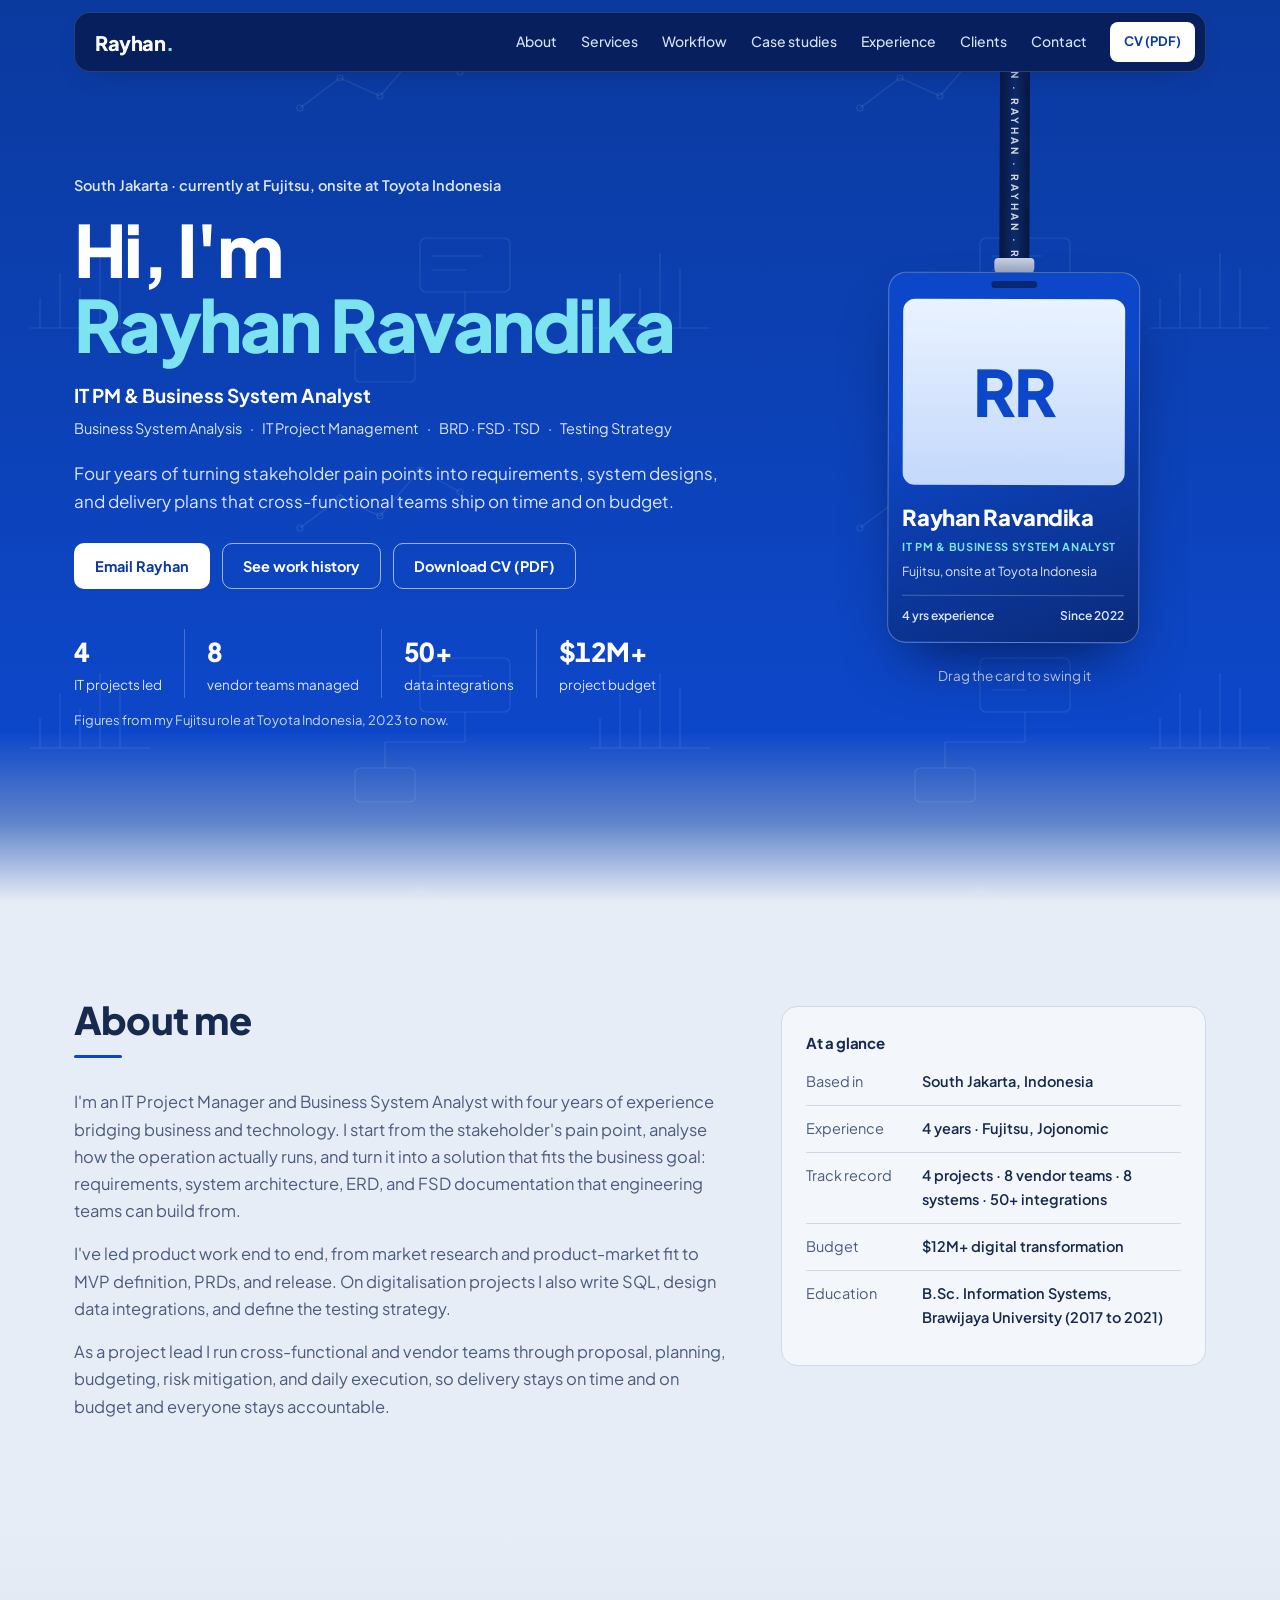
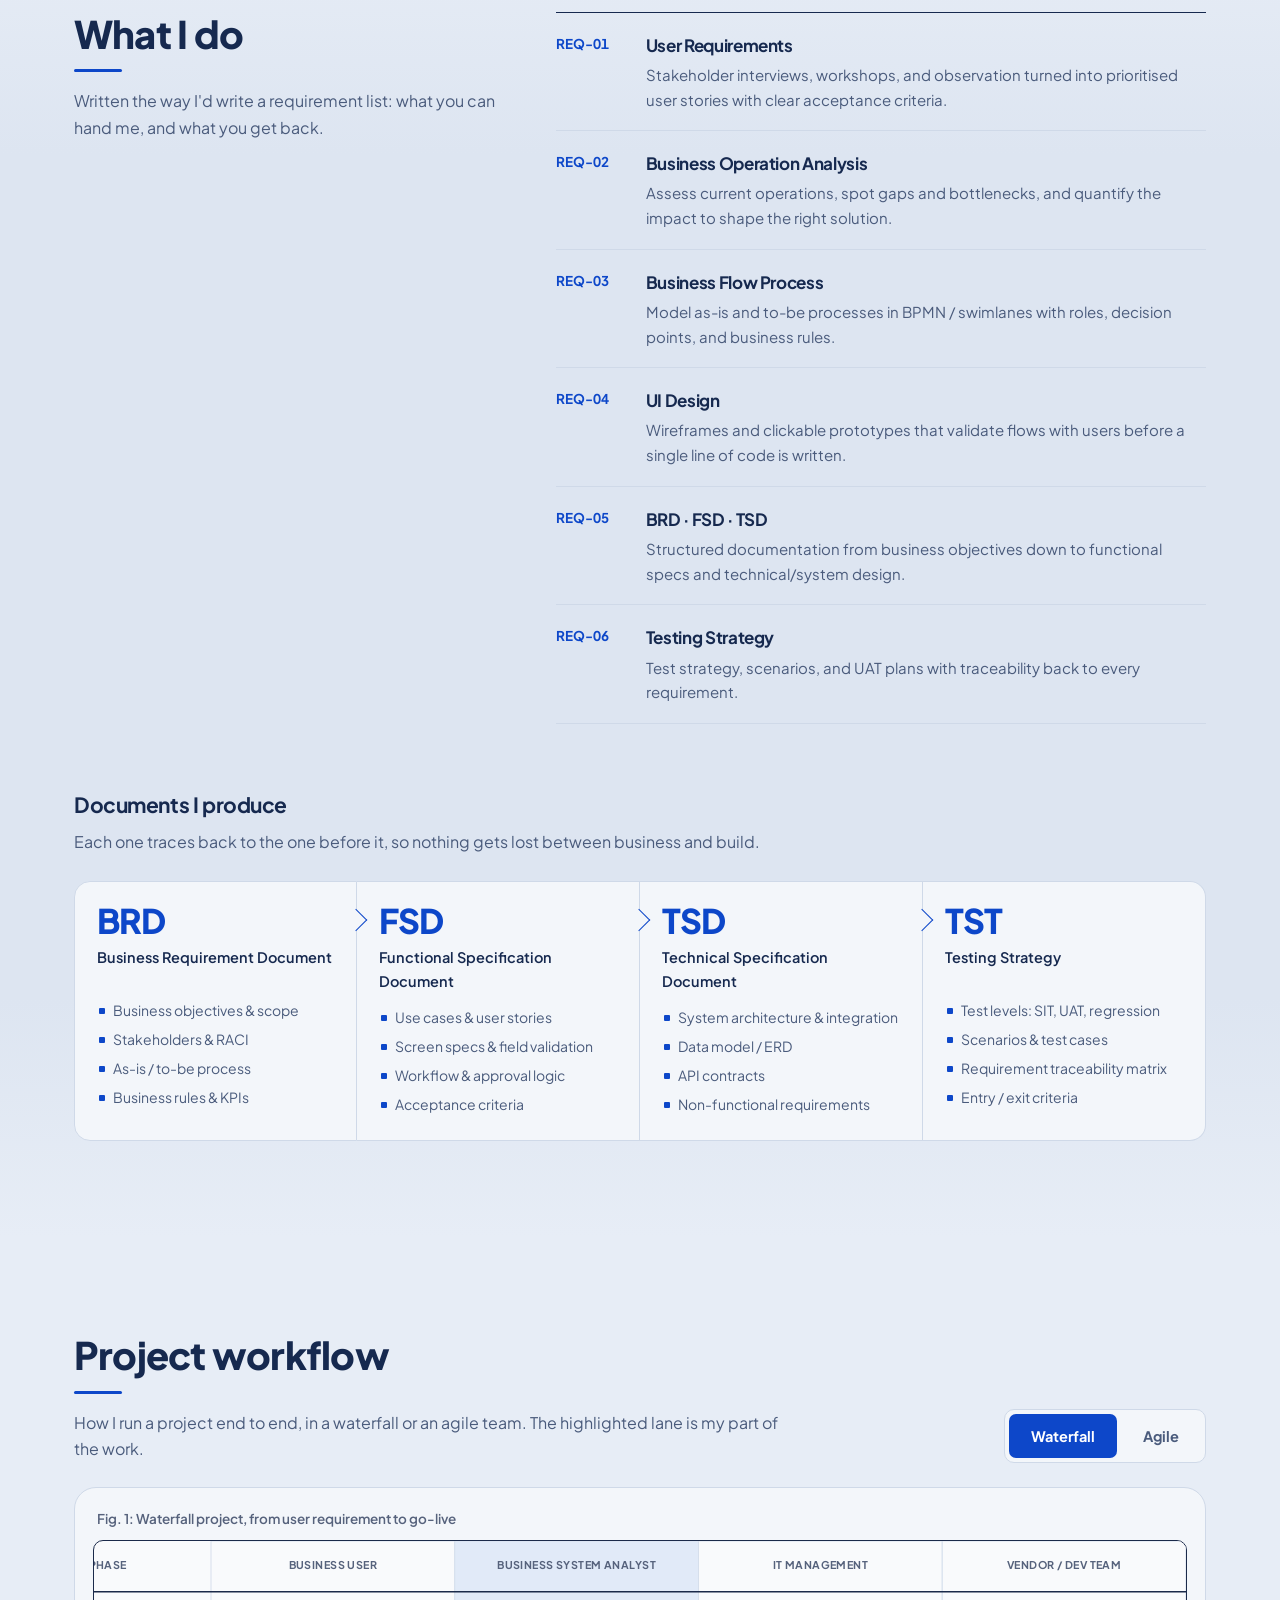
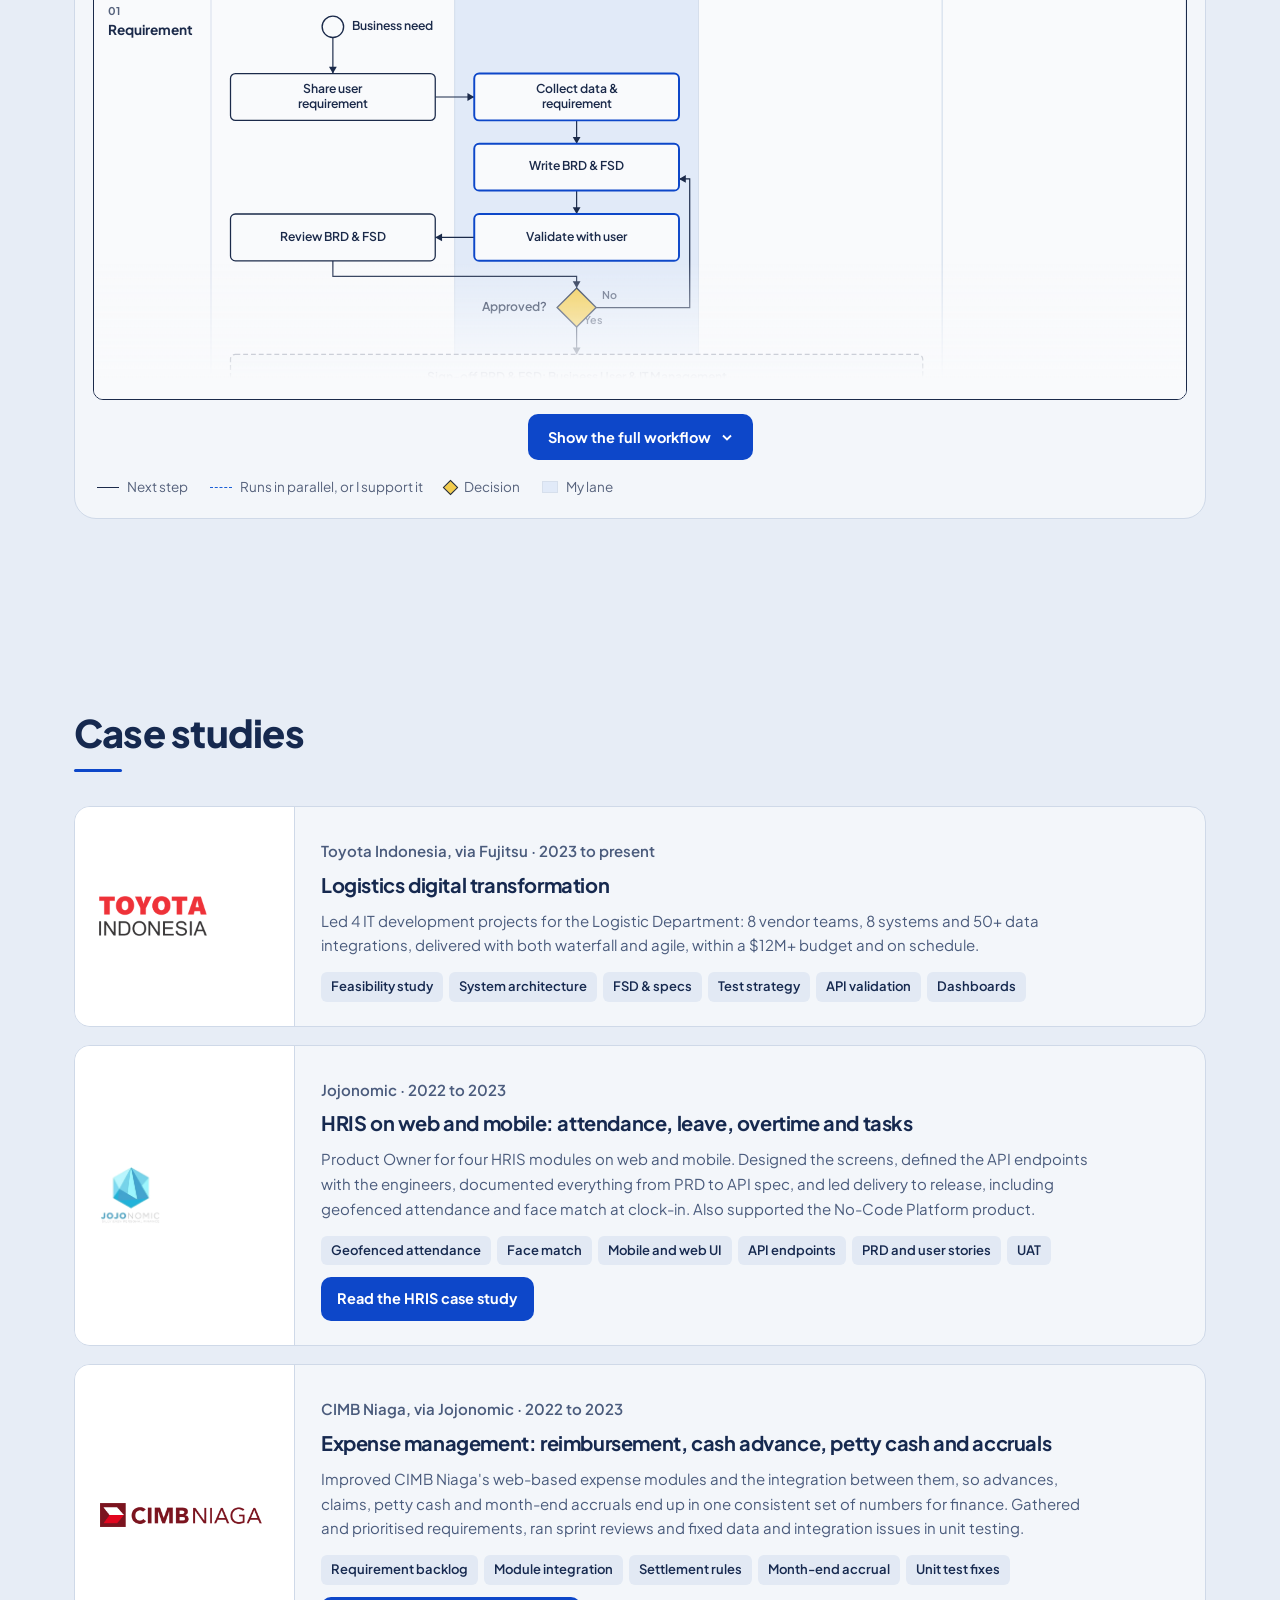
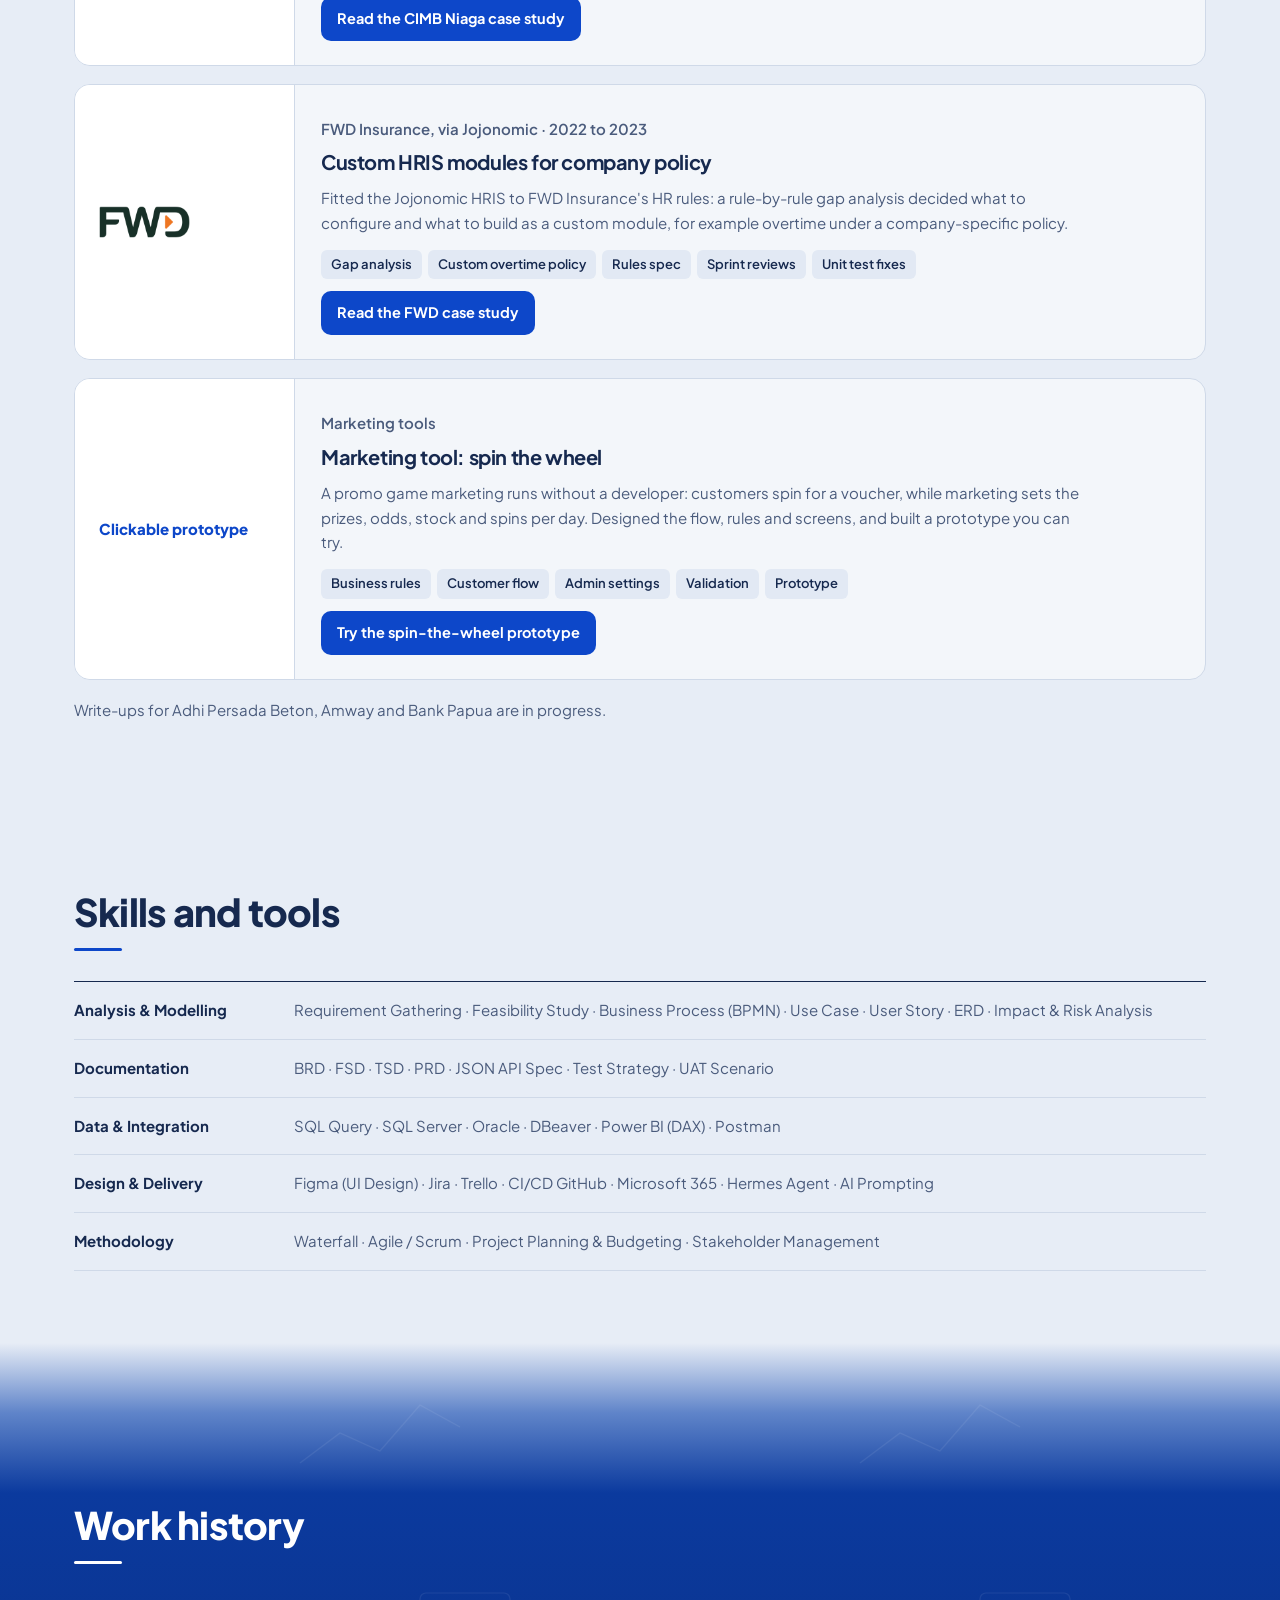
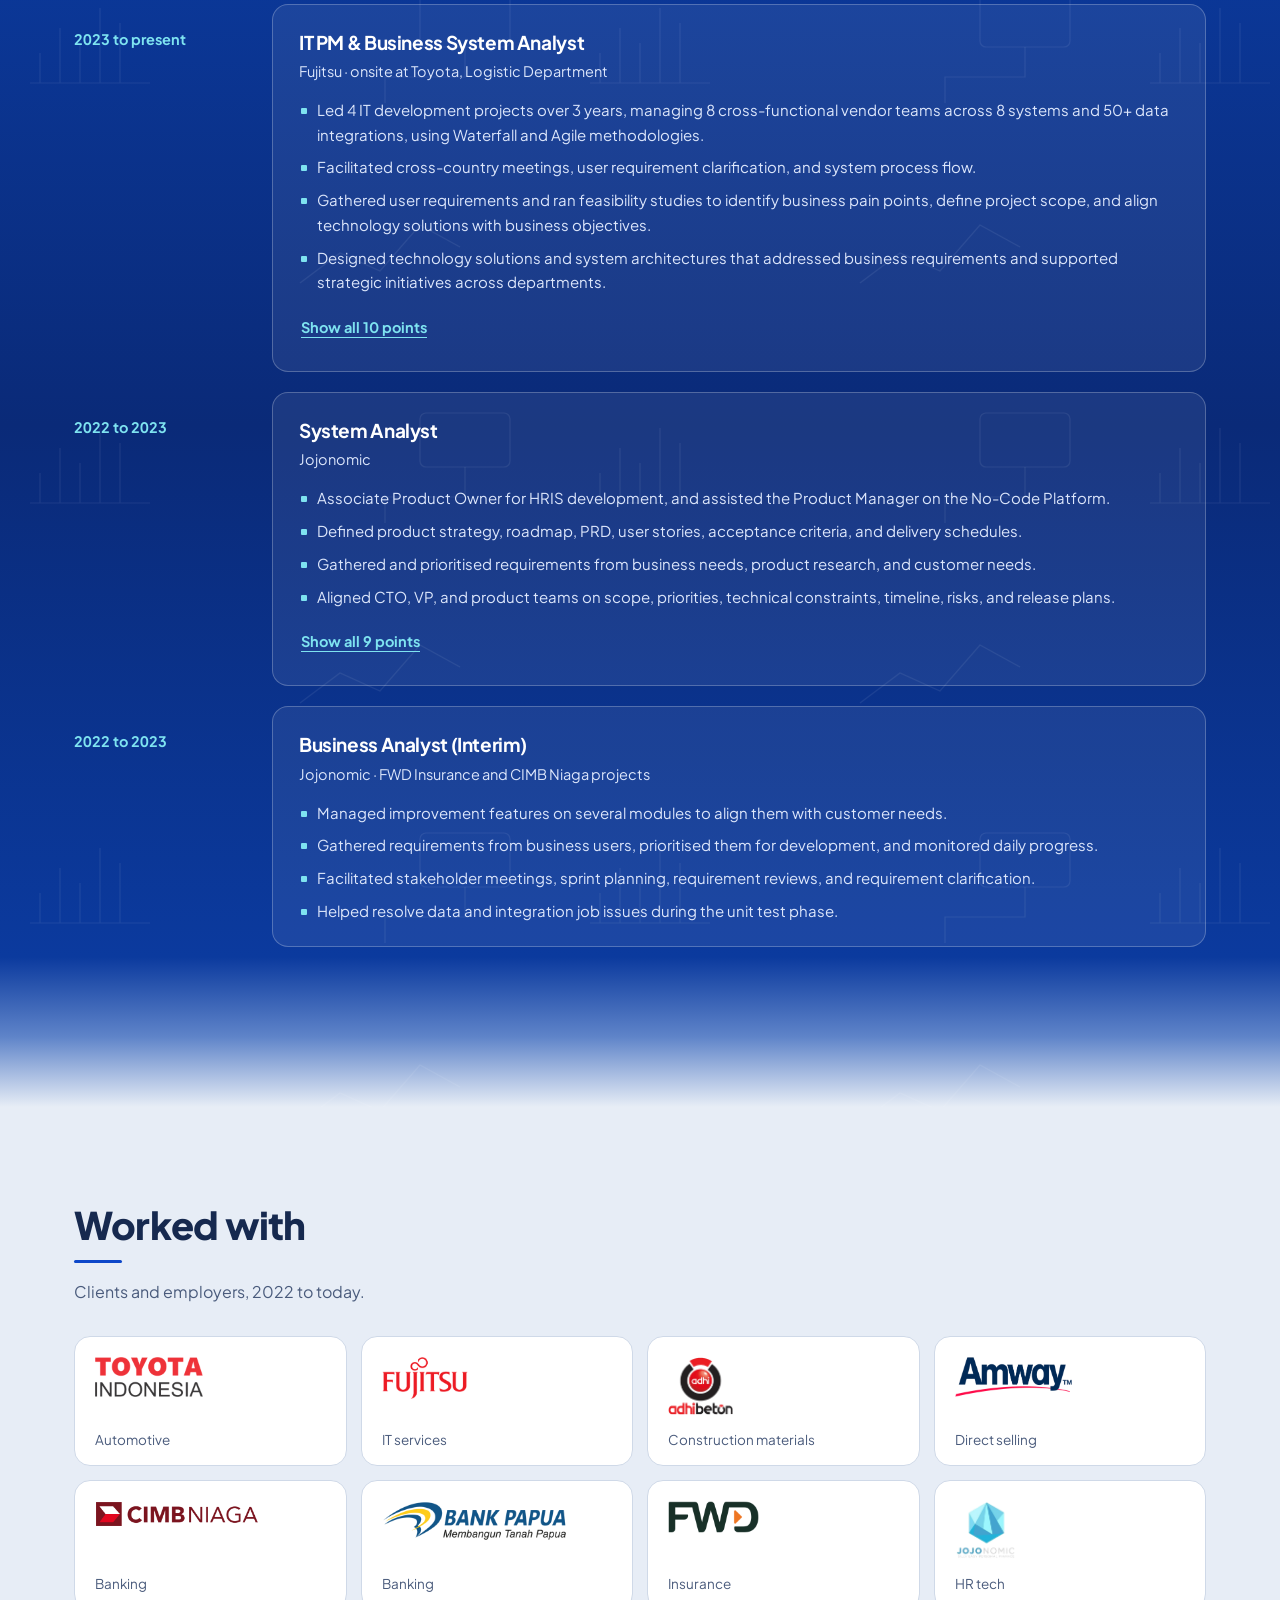
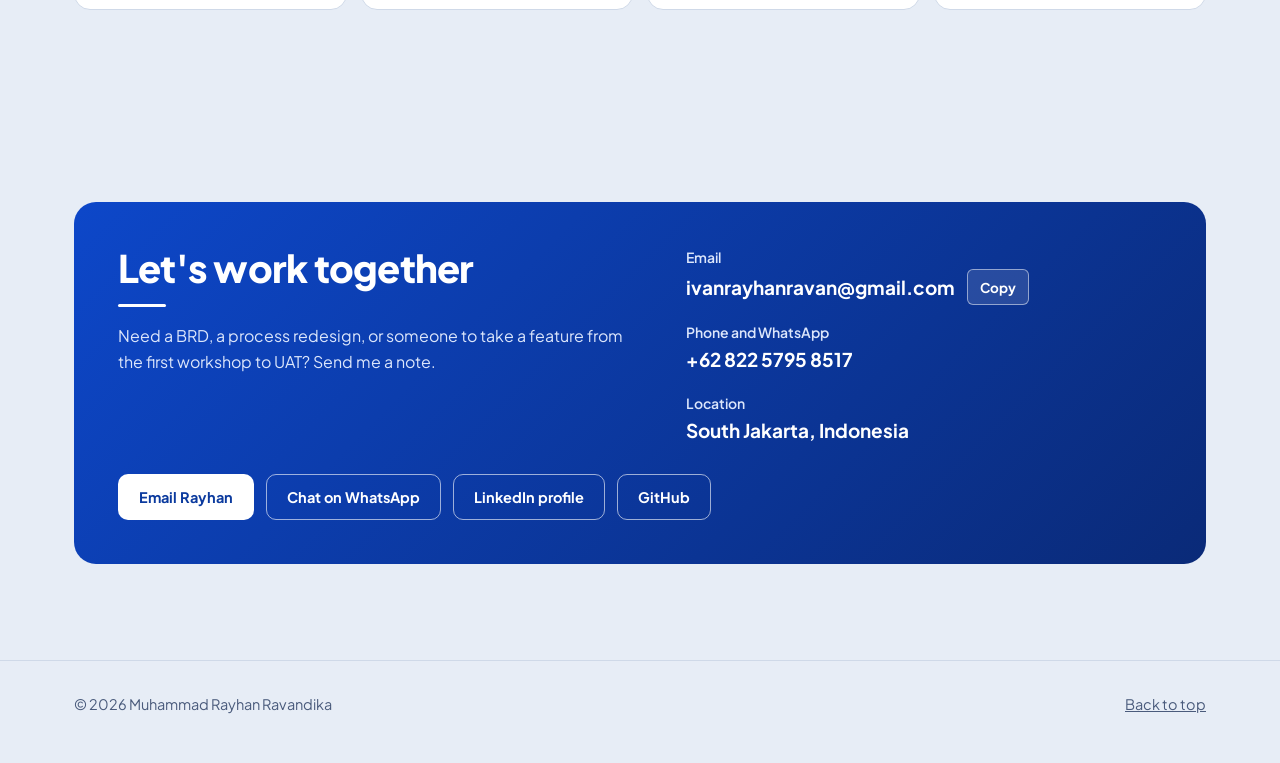
==== commit 2ca597d2: "Add a visual site editor with GitHub publishing - admin.html: Figma-style editor for every page. Cli" ====
--- a/index.html
+++ b/index.html
@@ -75,7 +75,7 @@
             <div class="badge__strap" aria-hidden="true"><span>RAYHAN · RAYHAN · RAYHAN · RAYHAN</span></div>
             <div class="badge__clip" aria-hidden="true"></div>
             <div class="badge__card">
-              <div class="badge__photo" id="badgePhoto"></div>
+              <div class="badge__photo" id="badgePhoto" data-cms-photo></div>
               <p class="badge__name" data-bind="name"></p>
               <p class="badge__role" data-bind="role"></p>
               <p class="badge__org">Fujitsu, onsite at Toyota Indonesia</p>
@@ -215,5 +215,7 @@
 
   <script src="assets/data.js" defer></script>
   <script src="assets/main.js" defer></script>
+  <script src="assets/edits.js" defer></script>
+  <script src="assets/cms.js" defer></script>
 </body>
 </html>
--- a/assets/styles.css
+++ b/assets/styles.css
@@ -57,6 +57,9 @@
 a { color: var(--link); }
 ul, ol { list-style: none; }
 img { max-width: 100%; height: auto; }
+/* Components set display: flex or grid; [hidden] must still win. */
+[hidden] { display: none !important; }
+.sr-only { position: absolute; width: 1px; height: 1px; padding: 0; margin: -1px; overflow: hidden; clip: rect(0 0 0 0); white-space: nowrap; border: 0; }
 
 a[href], button, summary, [role="tab"] { cursor: pointer; }
 button:disabled, [aria-disabled="true"] { cursor: not-allowed; }
@@ -317,12 +320,16 @@
 .case { display: grid; grid-template-columns: 220px minmax(0, 1fr); border: 1px solid var(--line); border-radius: var(--r-lg); background: var(--surface); overflow: hidden; }
 .case__logos { display: flex; flex-direction: column; justify-content: center; align-items: flex-start; gap: 16px; padding: 24px; background: #fff; border-right: 1px solid var(--line); }
 .case__logos img { width: auto; max-width: 170px; object-fit: contain; }
+.case__badge { font-size: 15px; font-weight: 800; color: var(--blue); }
 .case__body { padding: 24px 26px; }
 .case__meta { font-size: 14px; font-weight: 600; color: var(--text-2); }
 .case h3 { font-size: 20px; font-weight: 700; margin-top: 4px; }
 .case p { color: var(--text-2); font-size: 15px; margin-top: 8px; max-width: 70ch; }
 .chips { display: flex; flex-wrap: wrap; gap: 6px; margin-top: 14px; }
 .chips li { font-size: 13px; font-weight: 600; padding: 4px 10px; border-radius: var(--r-sm); background: var(--chip); color: var(--text); }
+.case__link { display: inline-flex; align-items: center; min-height: 44px; margin-top: 12px; padding: 0 16px; border-radius: var(--r-md); background: var(--blue); color: #fff; font-weight: 700; font-size: 14.5px; text-decoration: none; }
+.case__link:hover { background: var(--blue-500); }
+.case__link:active { background: var(--blue-700); }
 .cases__pending { margin-top: 18px; font-size: 15px; color: var(--text-2); }
 .cases__pending:empty { display: none; }
 @media (max-width: 760px) {
@@ -401,3 +408,35 @@
   html { scroll-behavior: auto; }
   .btn, .wf-toggle, .wf-toggle svg { transition: none; }
 }
+
+/* Changes from the site editor (admin.html, applied by assets/cms.js) */
+[data-cms-hidden] { display: none !important; }
+@media (max-width: 760px) { [data-cms-only="desktop"] { display: none !important; } }
+@media (min-width: 761px) { [data-cms-only="phone"] { display: none !important; } }
+.cms-block { margin-top: 16px; }
+.title[style*="text-align: center"]::after { margin-inline: auto; }
+.title[style*="text-align: right"]::after { margin-left: auto; }
+.cms-text--h3 { font-size: 21px; font-weight: 700; line-height: 1.3; }
+.cms-text--p { color: var(--text-2); }
+.cms-text--label { font-size: 12.5px; font-weight: 700; letter-spacing: 0.08em; text-transform: uppercase; color: var(--text-3); }
+.cms-text:empty, .cms-img[data-cms-empty] { display: none; }
+.btn--solid { background: var(--blue); color: #fff; }
+.btn--solid:hover { background: var(--blue-700); }
+.btn--solid:active { background: var(--navy); }
+.tone-blue .btn--solid { background: #fff; color: var(--blue-700); }
+.tone-blue .btn--solid:hover { background: #dff8fb; }
+.btn--line { background: transparent; color: var(--text); border-color: currentColor; }
+.btn--line:hover { background: var(--chip); }
+.cms-img { border-radius: var(--r-md); overflow: hidden; }
+.cms-img img { display: block; width: 100%; }
+.cms-shape { width: 240px; max-width: 100%; height: 120px; background: var(--blue); border-radius: var(--r-lg); }
+.cms-cols { display: grid; gap: 24px; }
+.cms-col { min-width: 0; }
+.cms-col > .cms-block:first-child { margin-top: 0; }
+@media (max-width: 760px) { .cms-cols { grid-template-columns: minmax(0, 1fr) !important; } }
+.cms-preview-bar {
+  position: fixed; left: 50%; bottom: 16px; z-index: 60; transform: translateX(-50%); width: max-content; max-width: calc(100% - 32px);
+  display: flex; flex-wrap: wrap; align-items: center; gap: 4px 12px; padding: 10px 16px; border-radius: var(--r-md);
+  background: var(--navy); color: #fff; font-size: 14px; font-weight: 600; box-shadow: 0 10px 28px -12px rgba(7, 29, 82, 0.7);
+}
+.cms-preview-bar a { color: var(--cyan); min-height: 44px; display: inline-flex; align-items: center; }
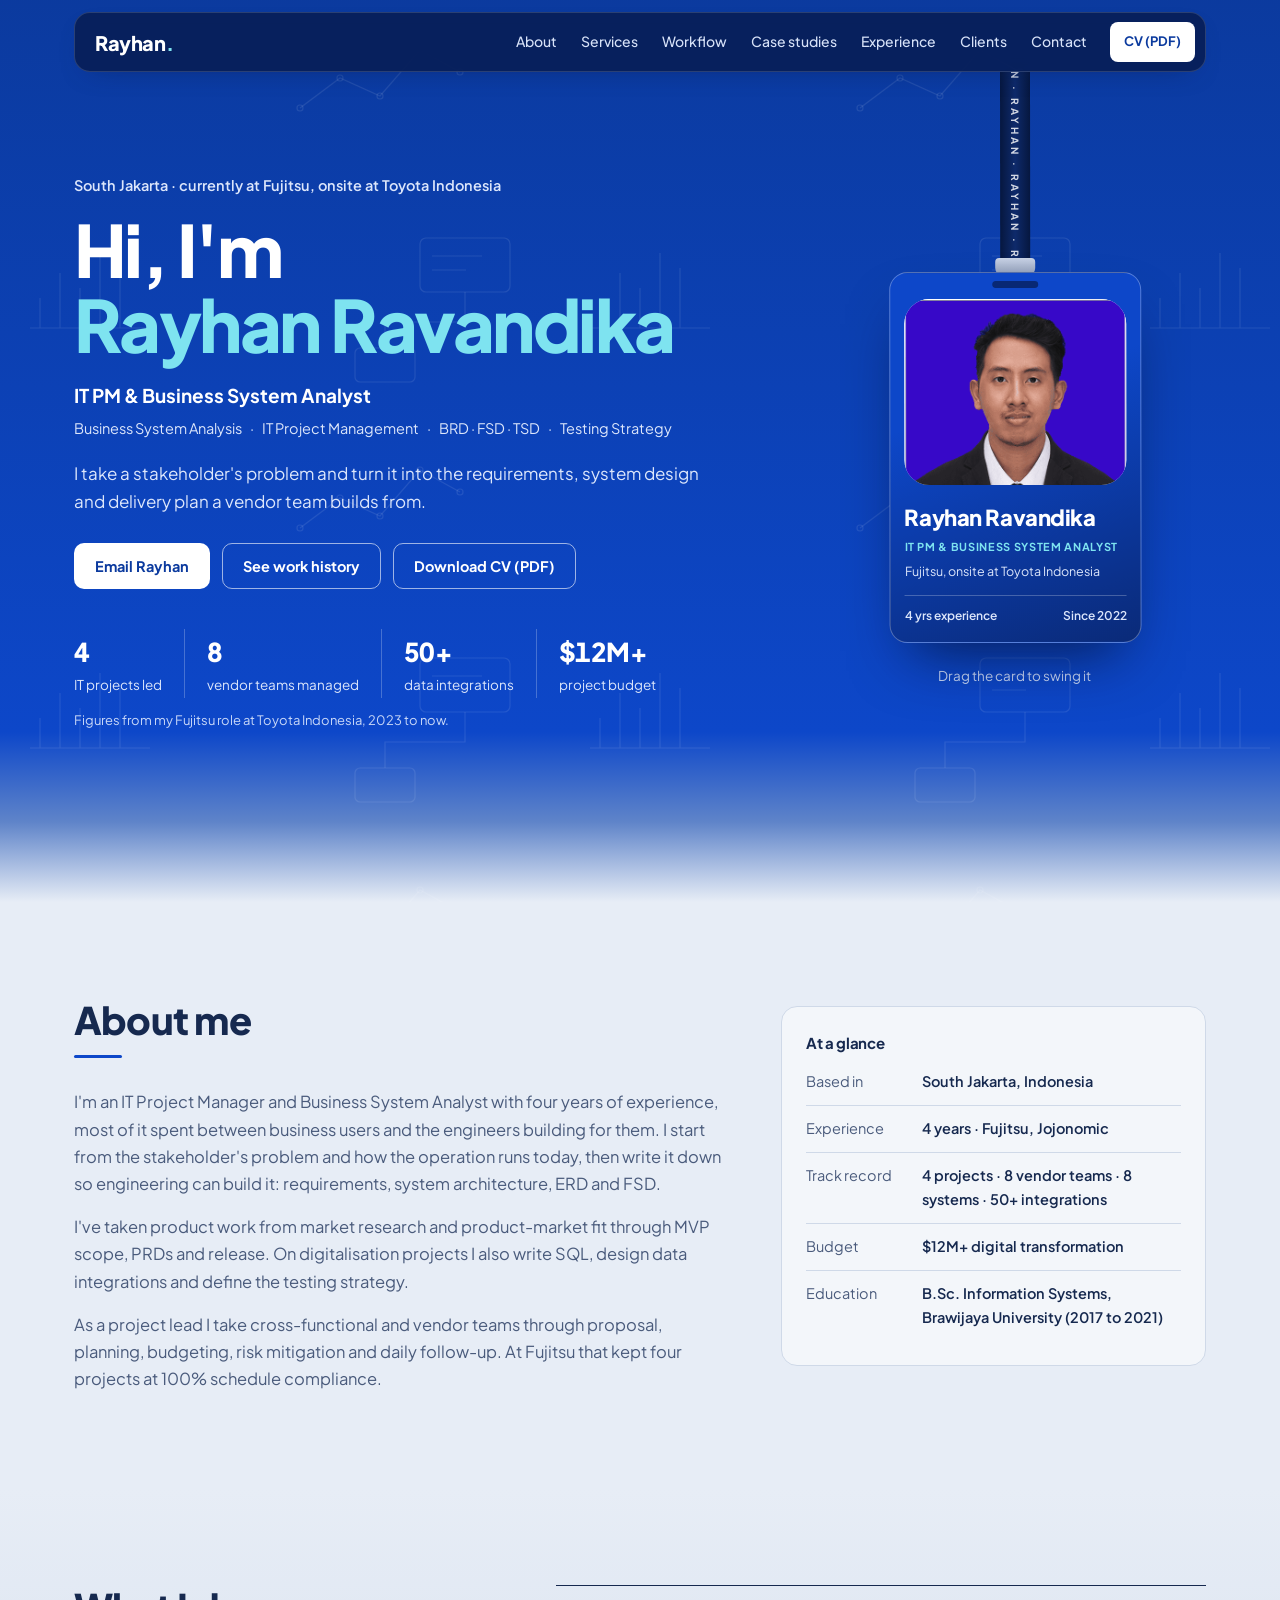
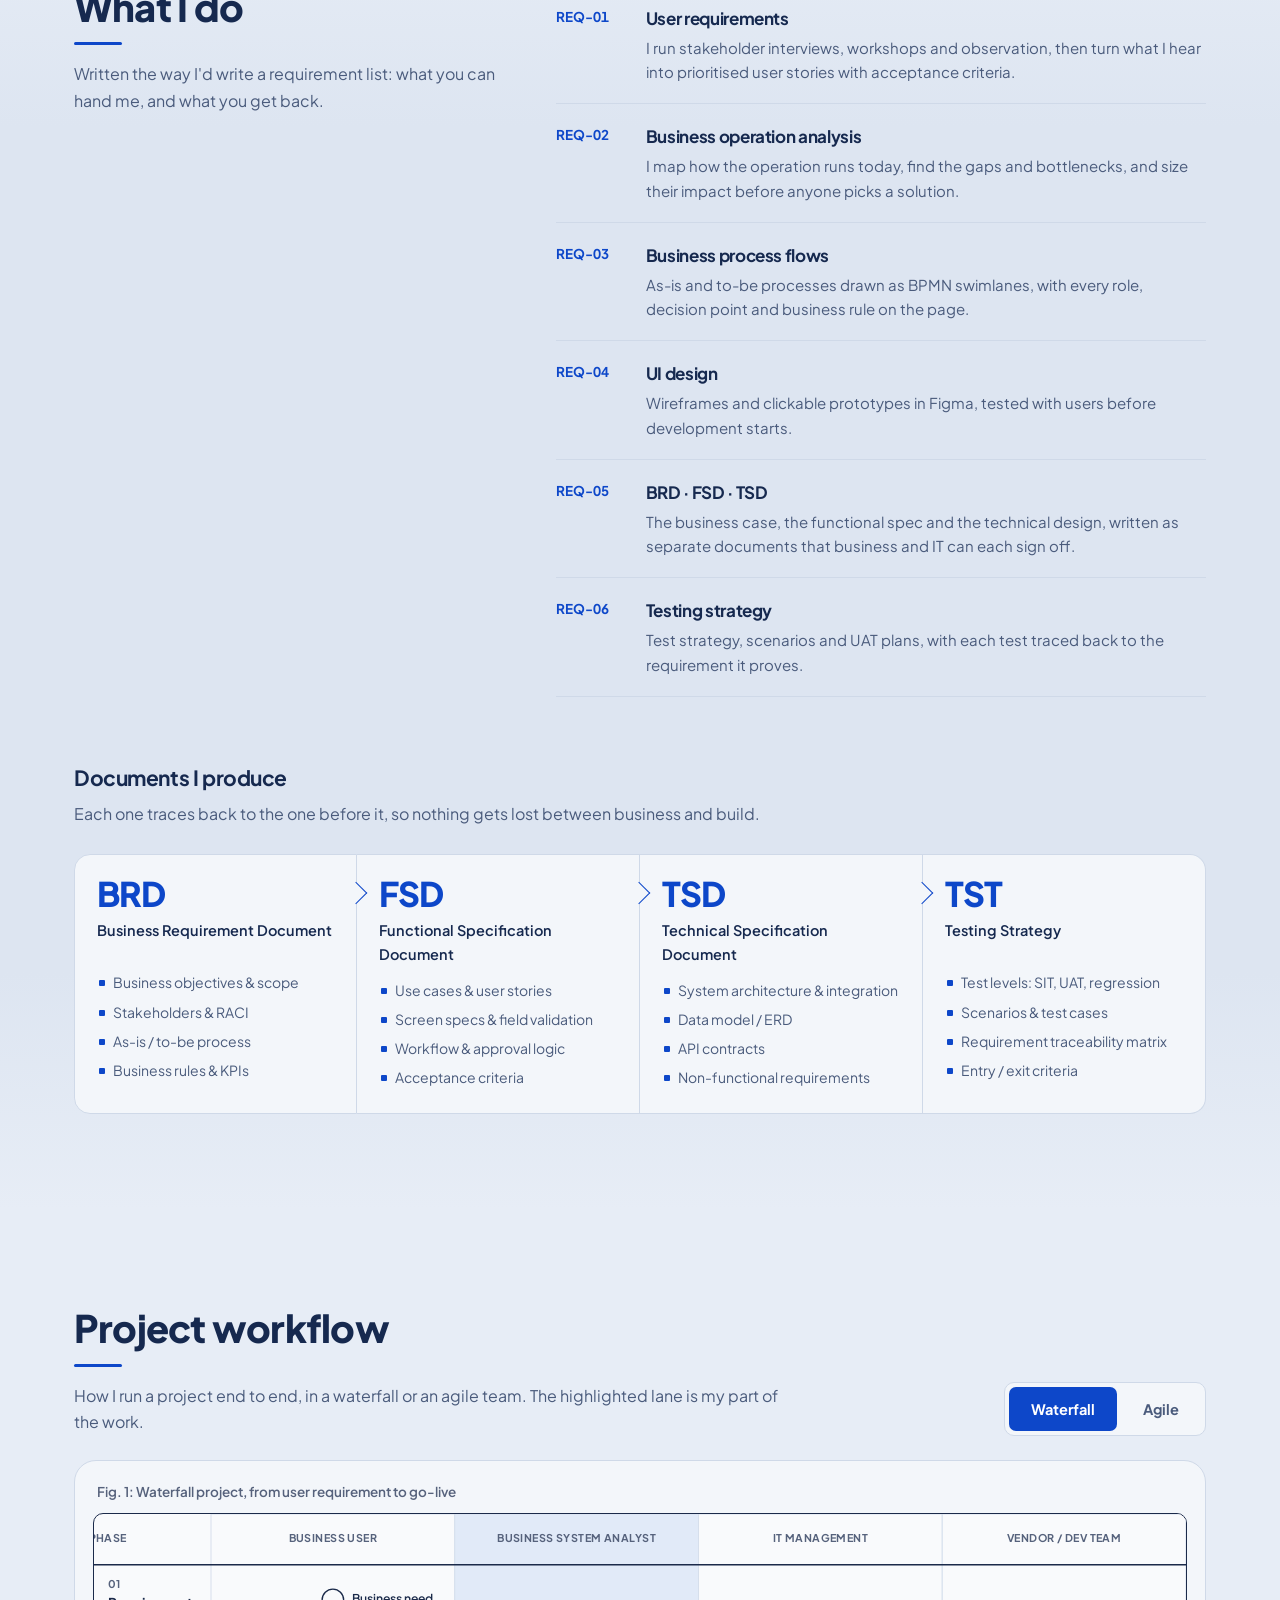
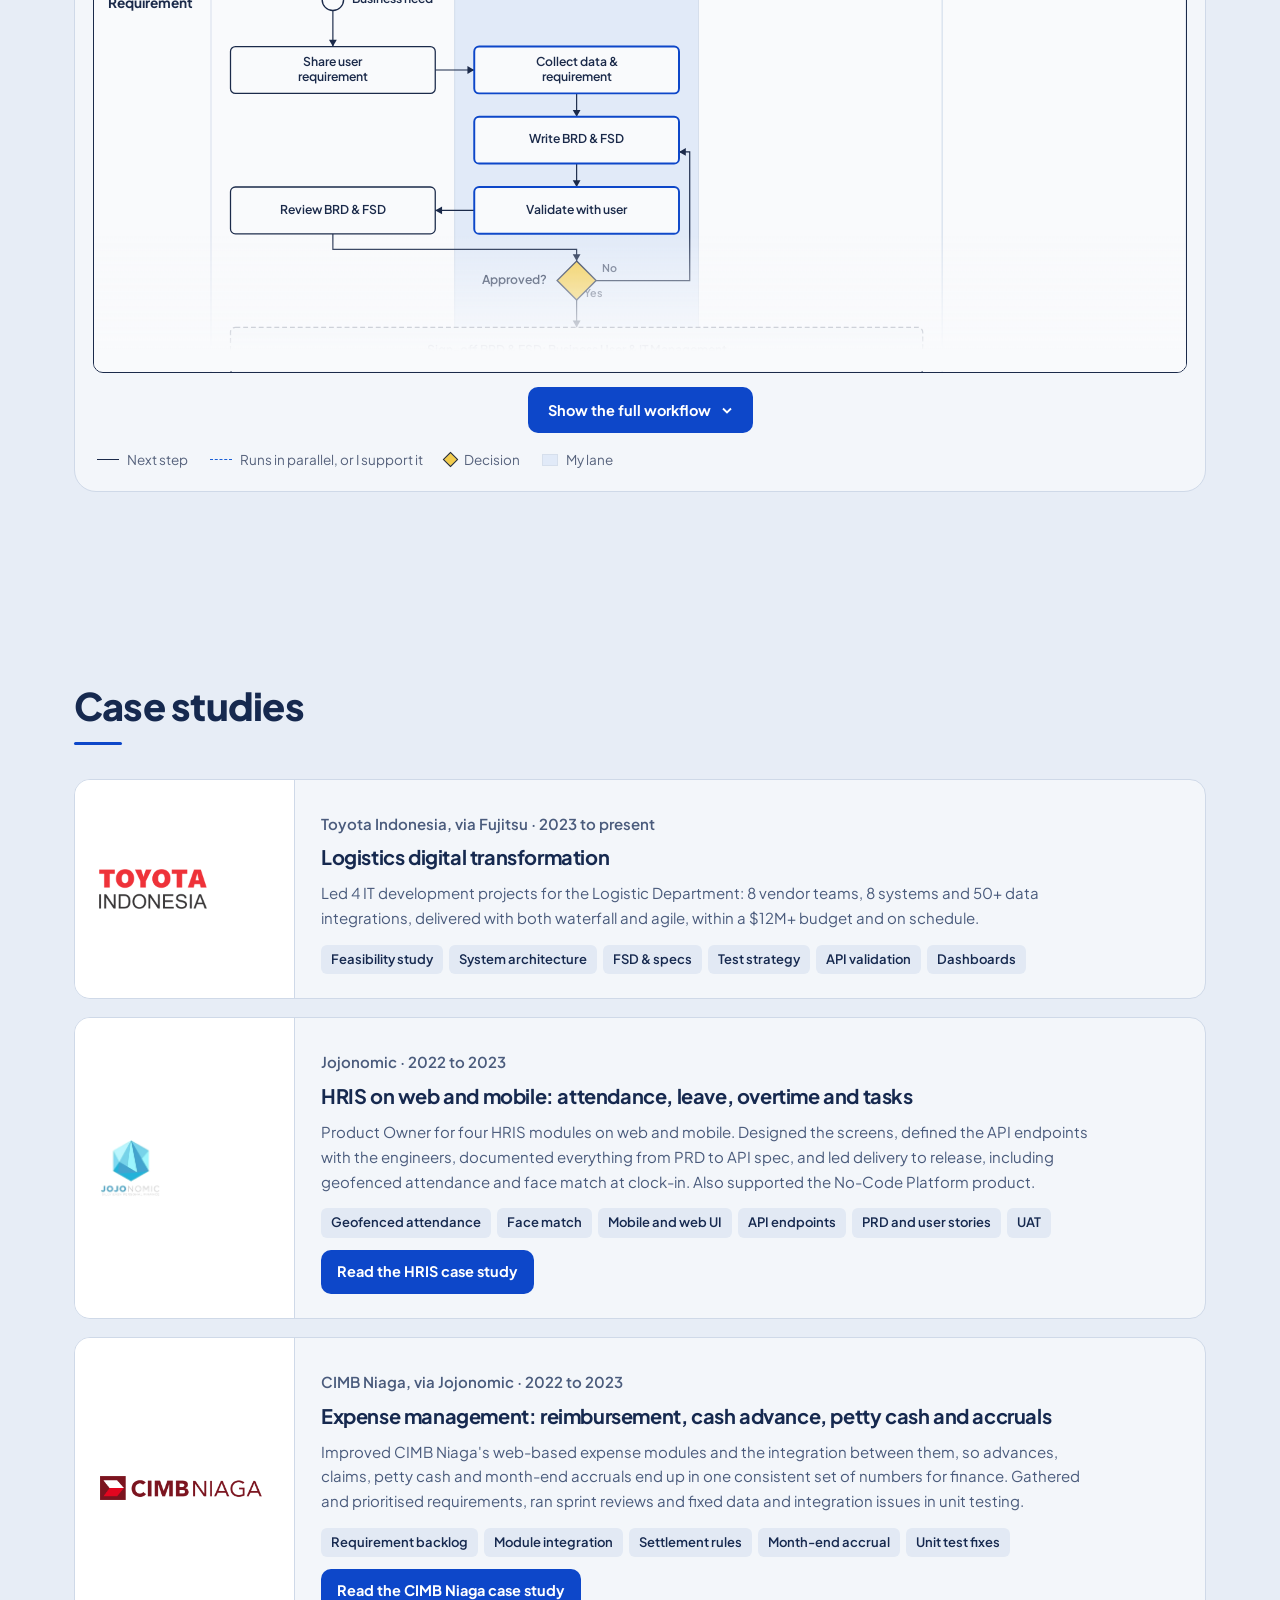
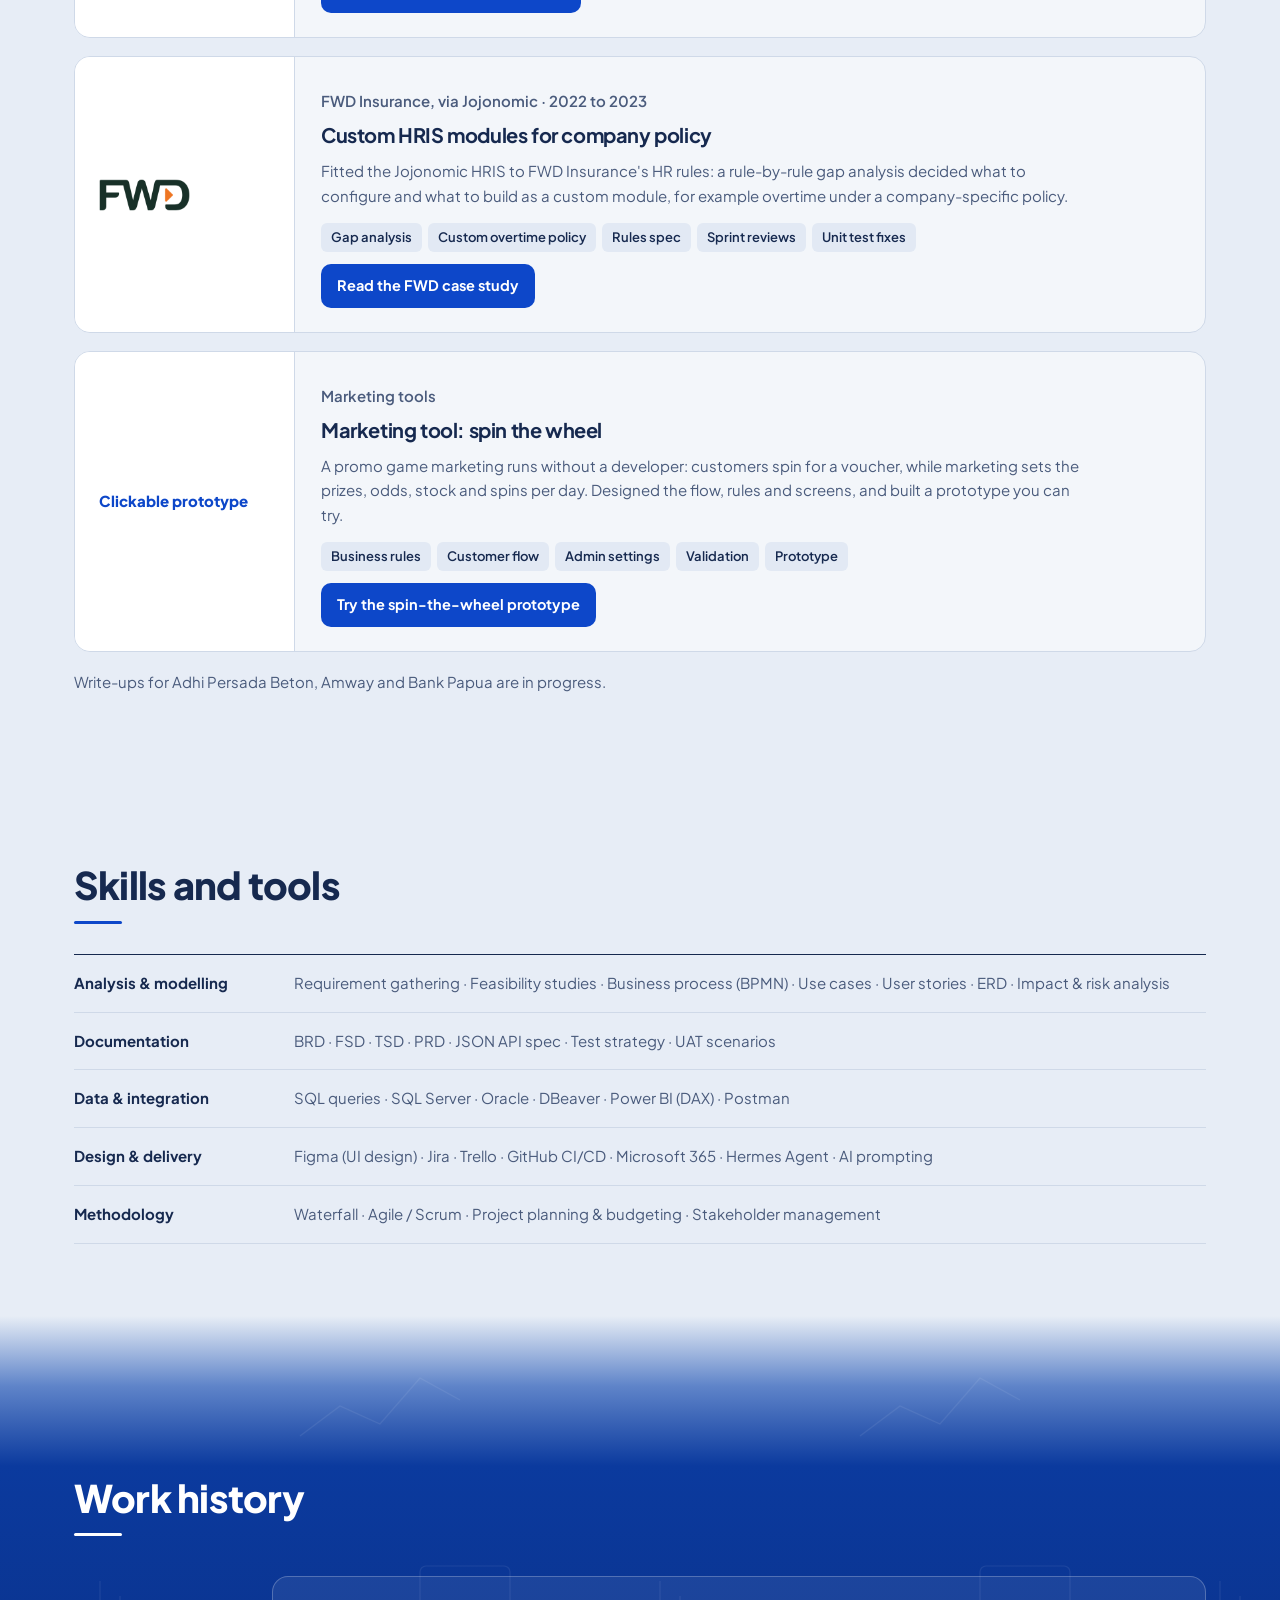
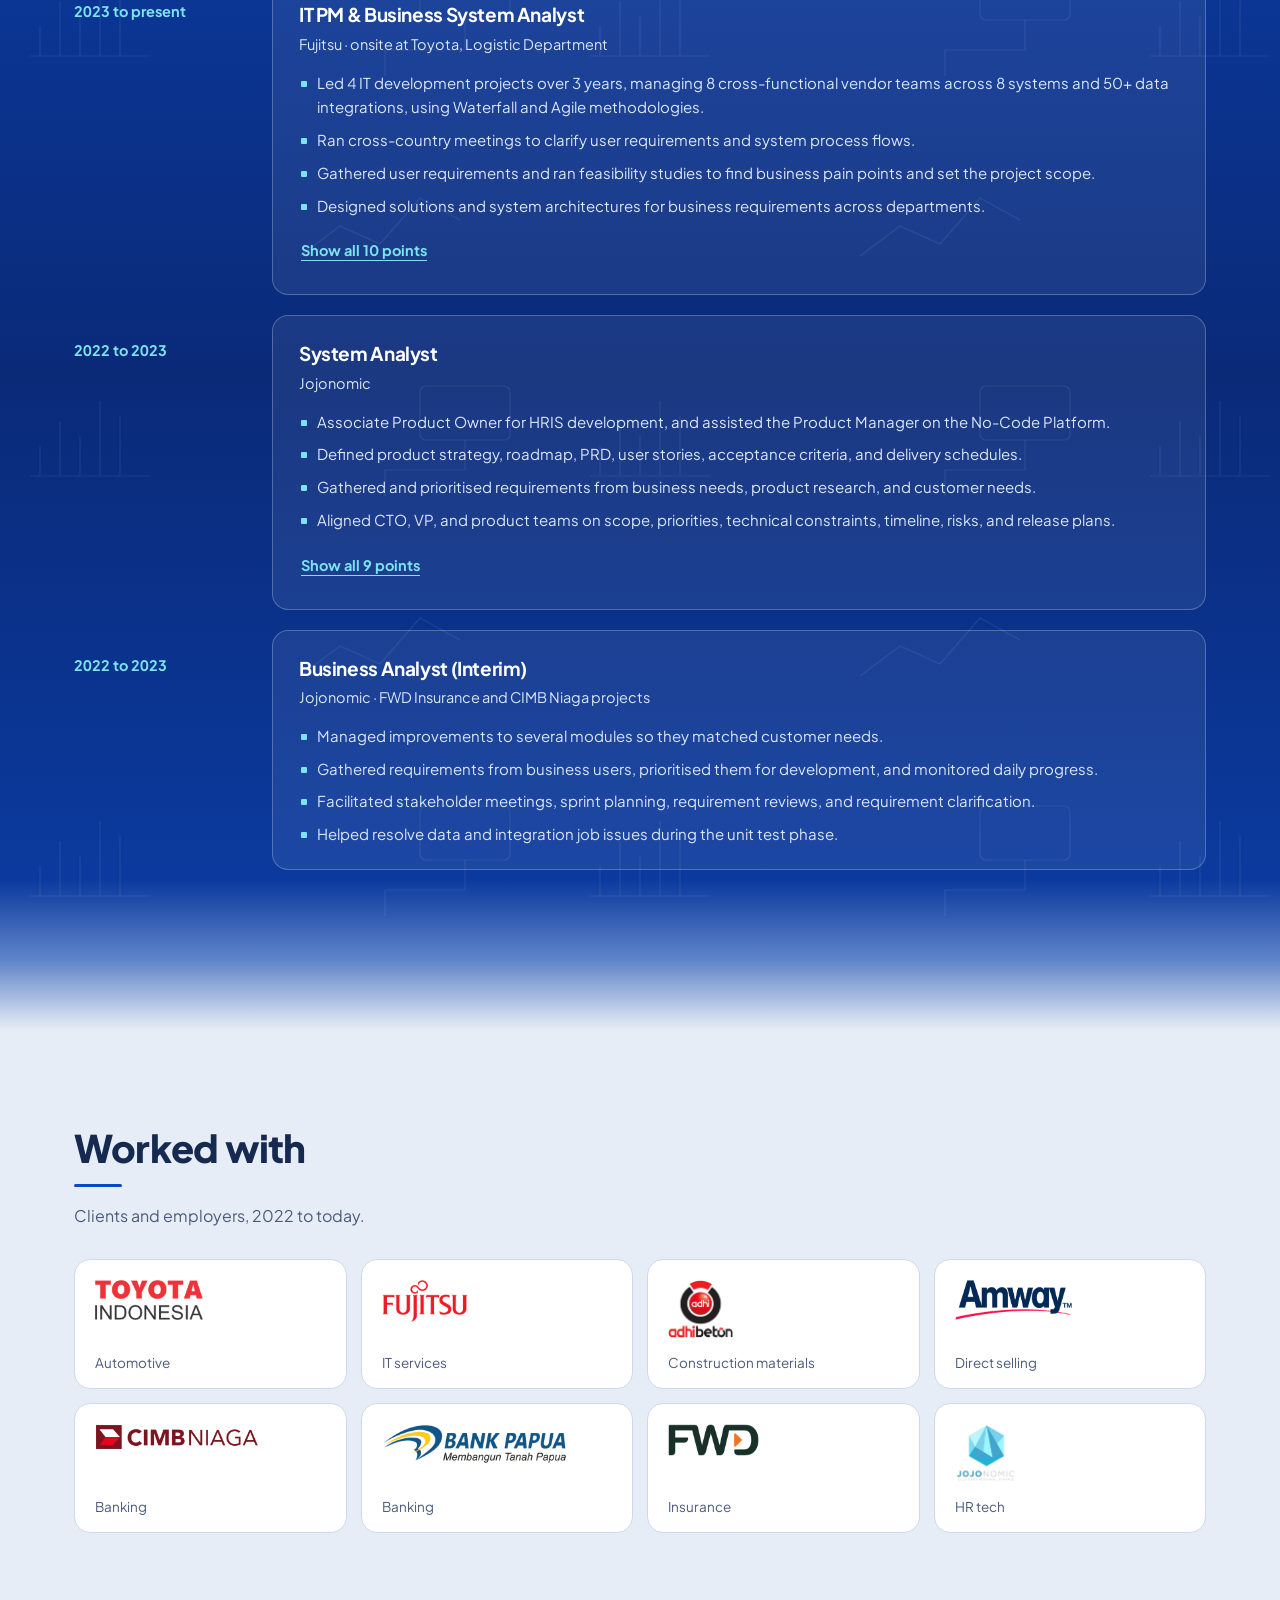
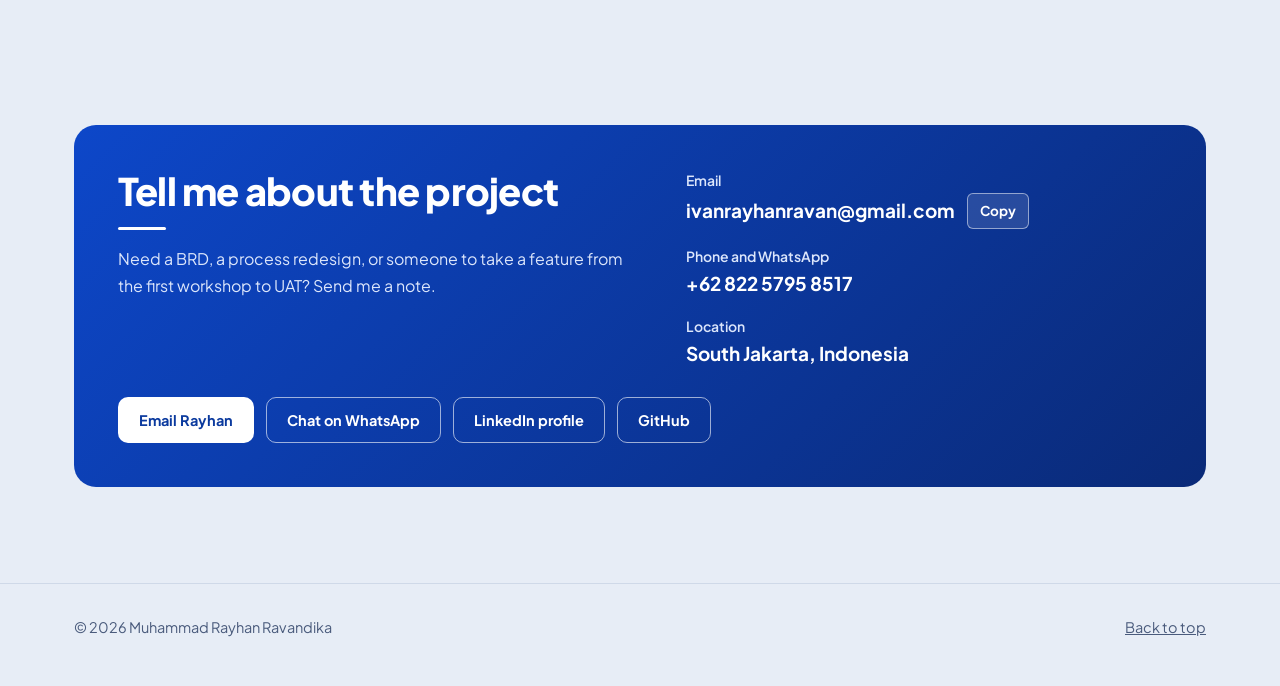
==== commit bf760b88: "Tighten site and editor copy, and keep the wheel from blocking Spin - Home: rewrite the tagline, Abo" ====
--- a/index.html
+++ b/index.html
@@ -180,7 +180,7 @@
       <div class="wrap">
         <div class="contact tone-blue">
           <div class="contact__text">
-            <h2 class="title" id="contactTitle">Let's work together</h2>
+            <h2 class="title" id="contactTitle">Tell me about the project</h2>
             <p class="intro">Need a BRD, a process redesign, or someone to take a feature from the first workshop to UAT? Send me a note.</p>
           </div>
           <dl class="contact__list">
--- a/assets/styles.css
+++ b/assets/styles.css
@@ -418,7 +418,7 @@
 .title[style*="text-align: right"]::after { margin-left: auto; }
 .cms-text--h3 { font-size: 21px; font-weight: 700; line-height: 1.3; }
 .cms-text--p { color: var(--text-2); }
-.cms-text--label { font-size: 12.5px; font-weight: 700; letter-spacing: 0.08em; text-transform: uppercase; color: var(--text-3); }
+.cms-text--label { font-size: 14px; font-weight: 700; color: var(--text-3); }
 .cms-text:empty, .cms-img[data-cms-empty] { display: none; }
 .btn--solid { background: var(--blue); color: #fff; }
 .btn--solid:hover { background: var(--blue-700); }
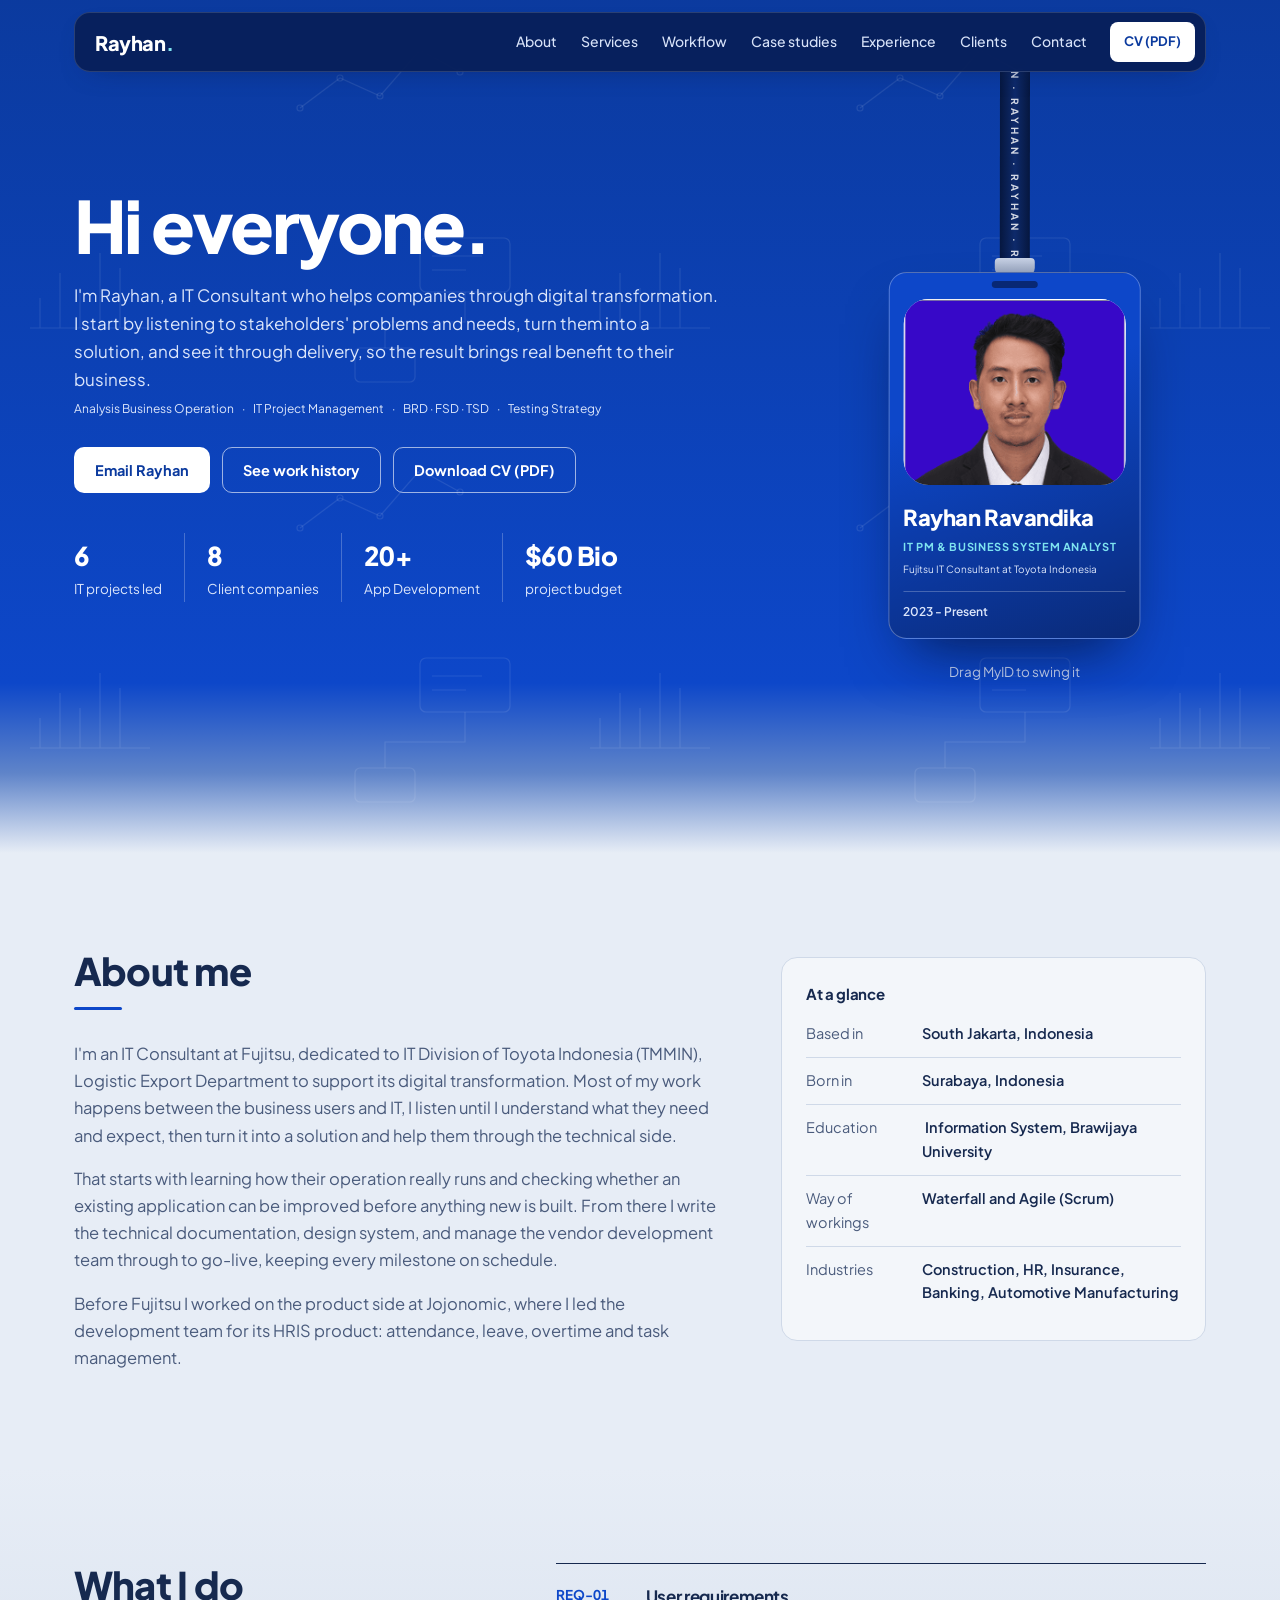
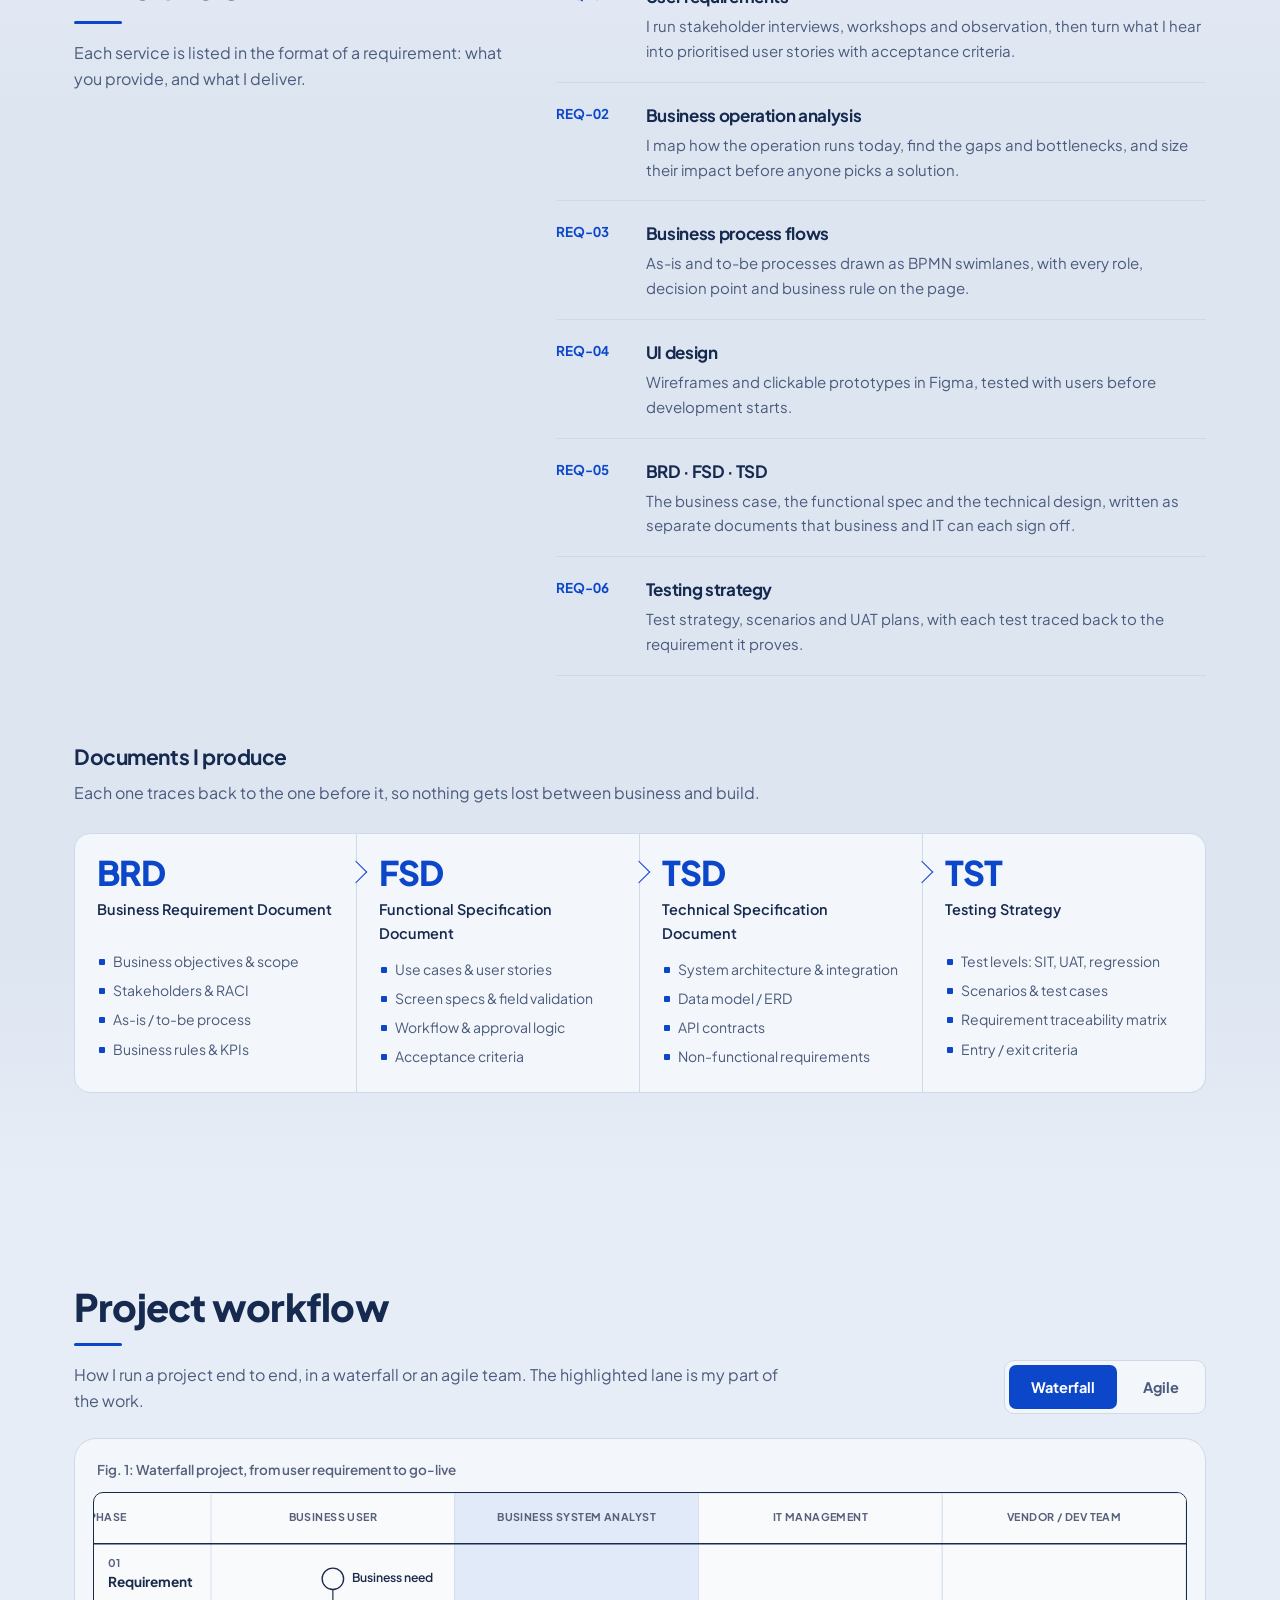
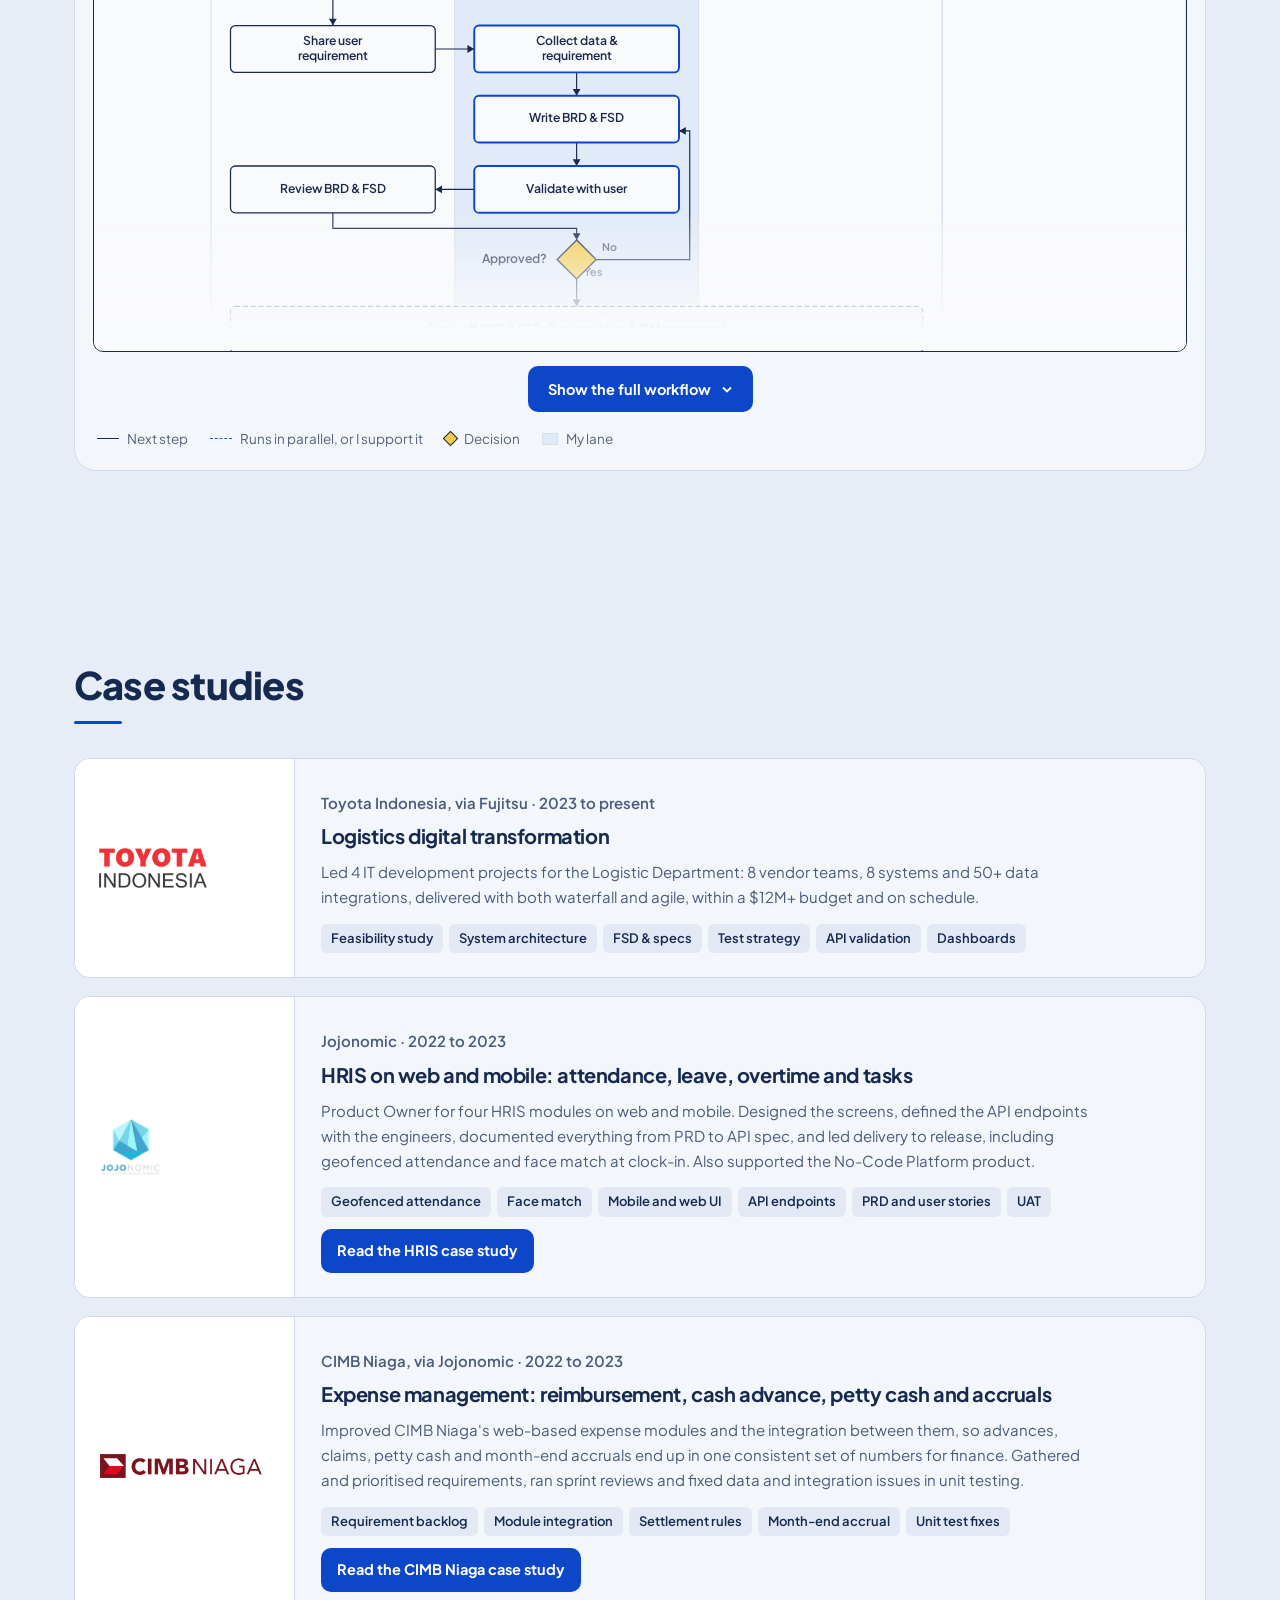
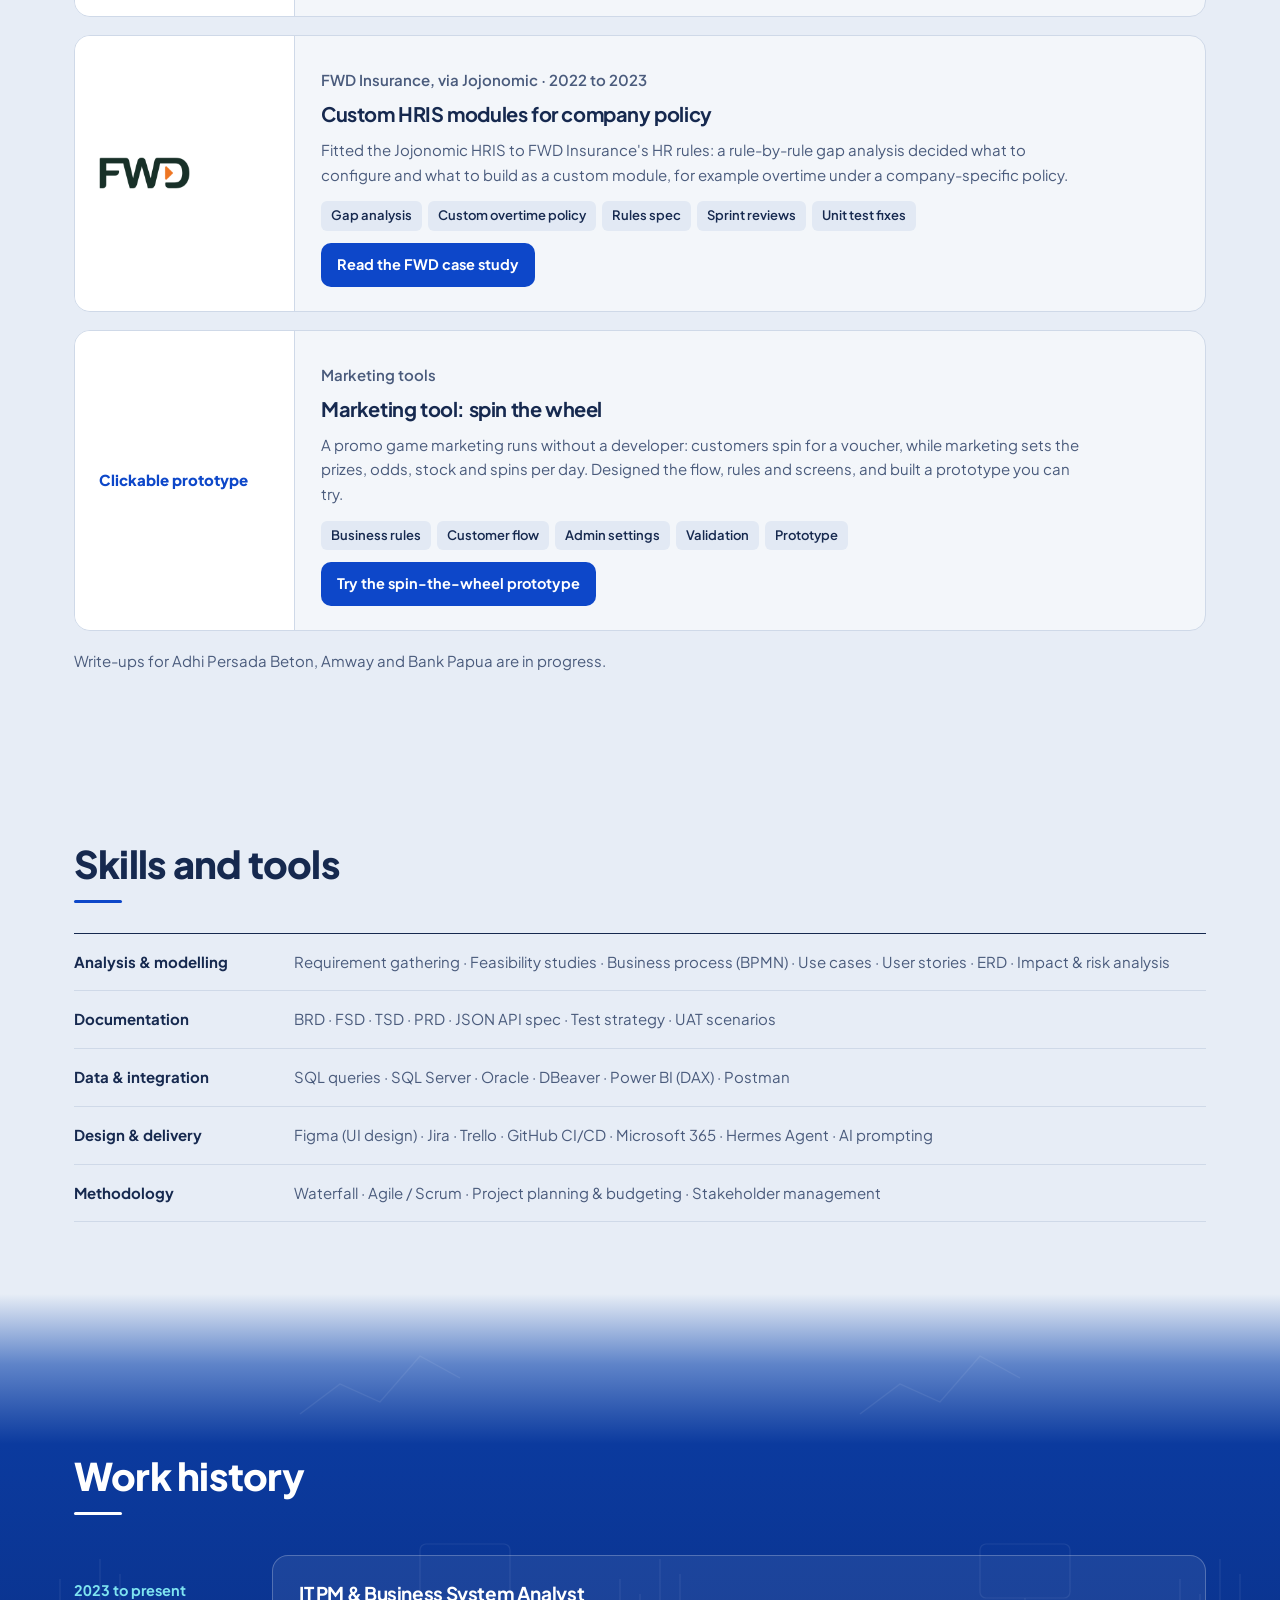
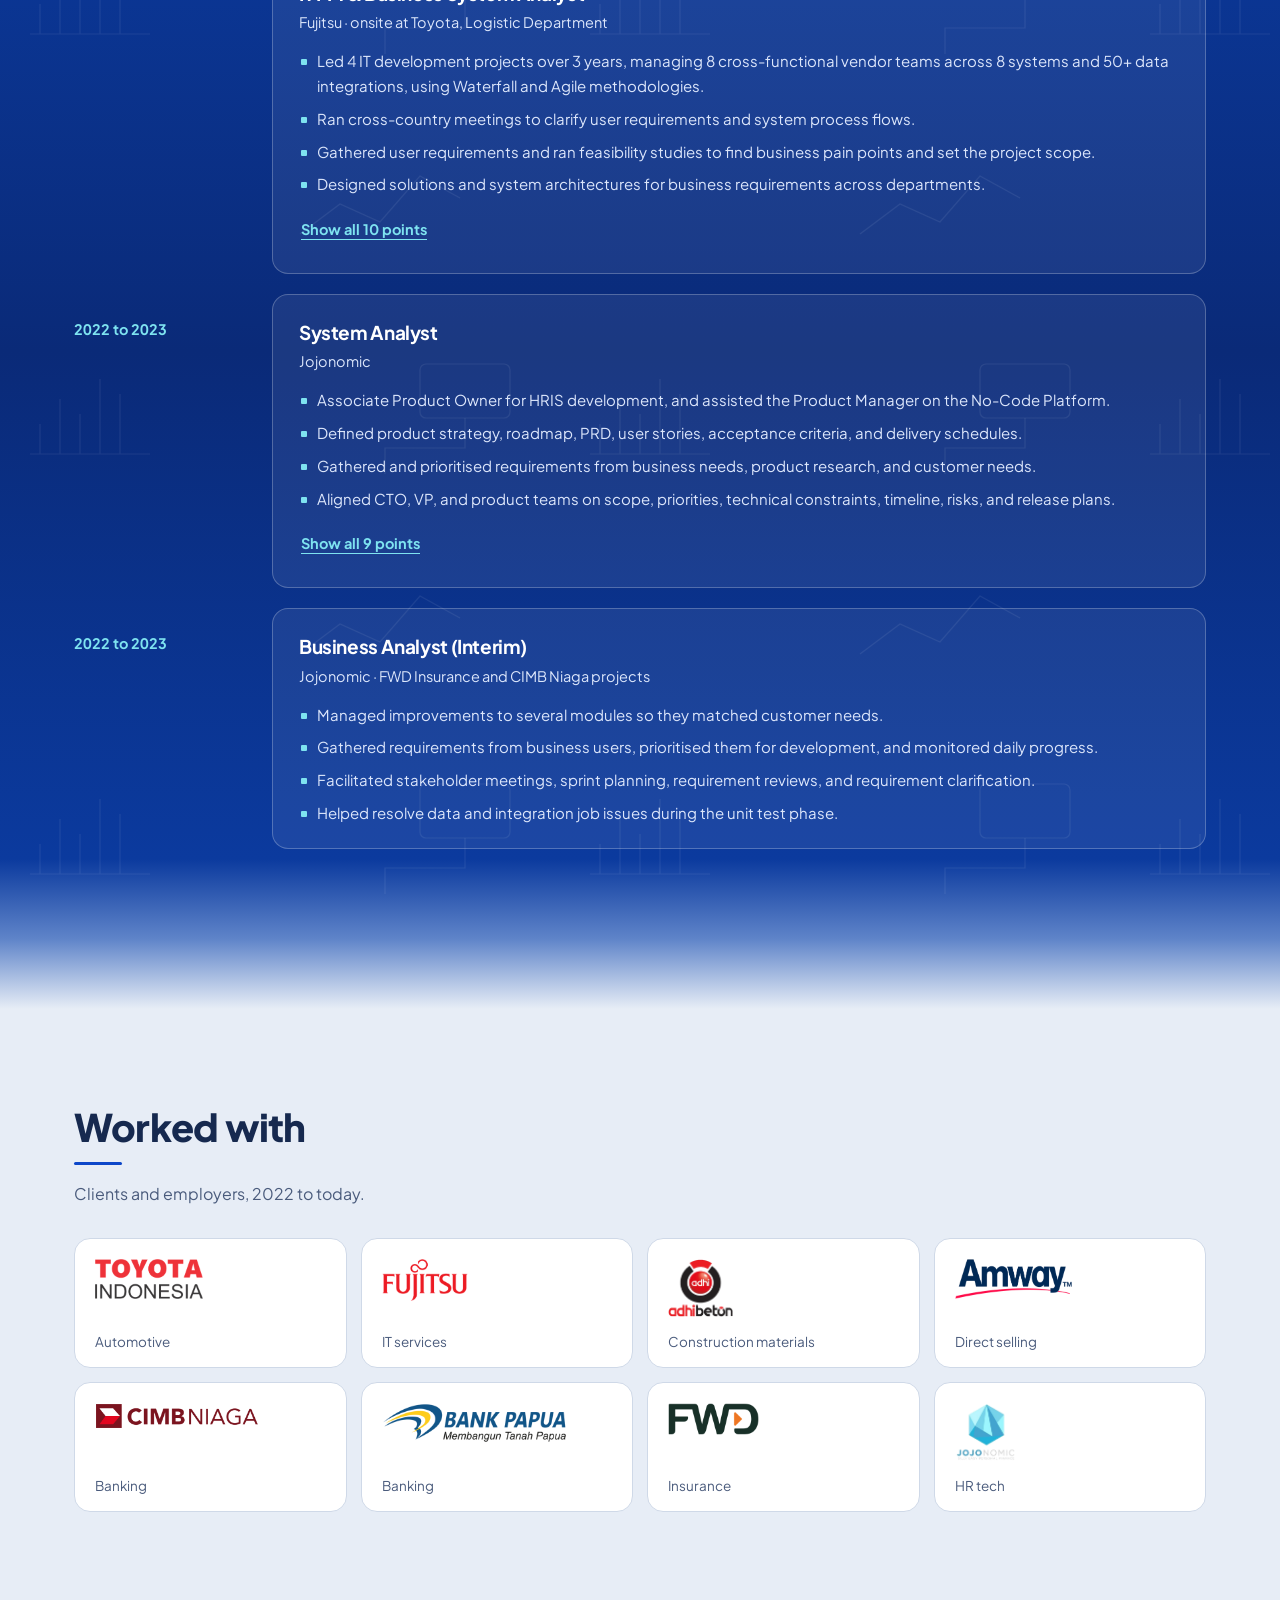
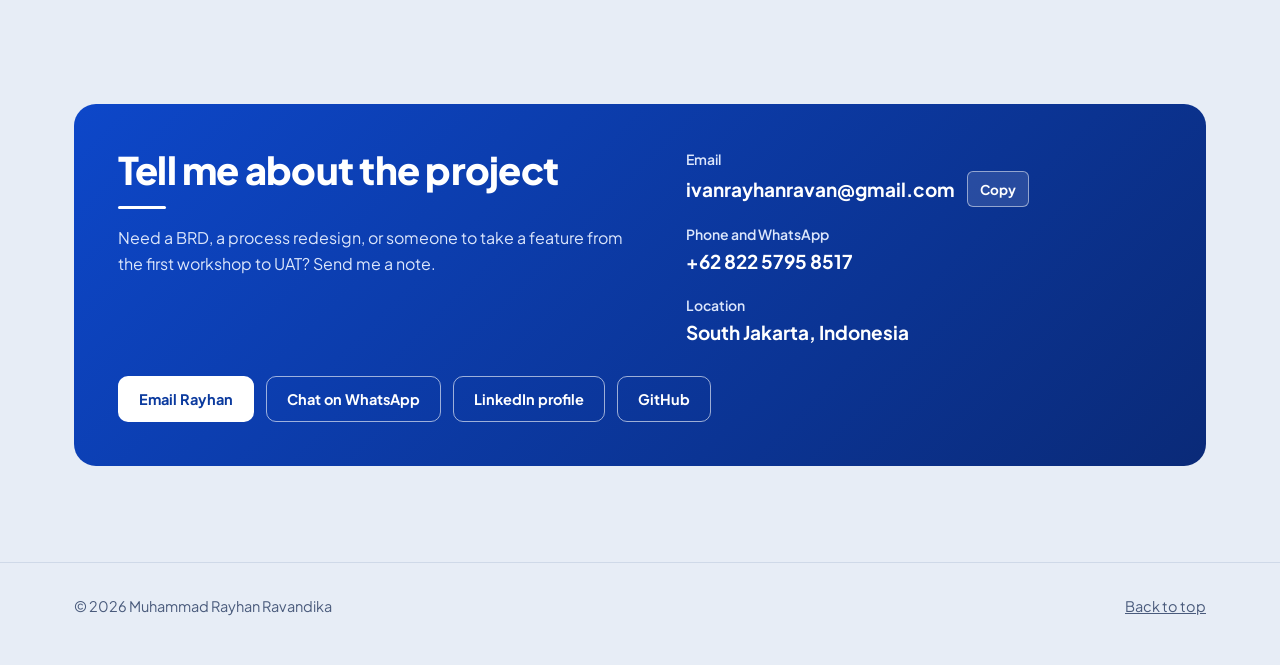
==== commit bab6c5d7: "Use a more formal intro for the services list Co-Authored-By: Claude Opus 5.5 <noreply@anthropic.com" ====
--- a/index.html
+++ b/index.html
@@ -107,7 +107,7 @@
       <div class="wrap services">
         <div class="services__head">
           <h2 class="title" id="servicesTitle">What I do</h2>
-          <p class="intro">Written the way I'd write a requirement list: what you can hand me, and what you get back.</p>
+          <p class="intro">Each service is listed in the format of a requirement: what you provide, and what I deliver.</p>
         </div>
         <ol class="reqs" id="reqs"><li class="state">Loading services…</li></ol>
       </div>
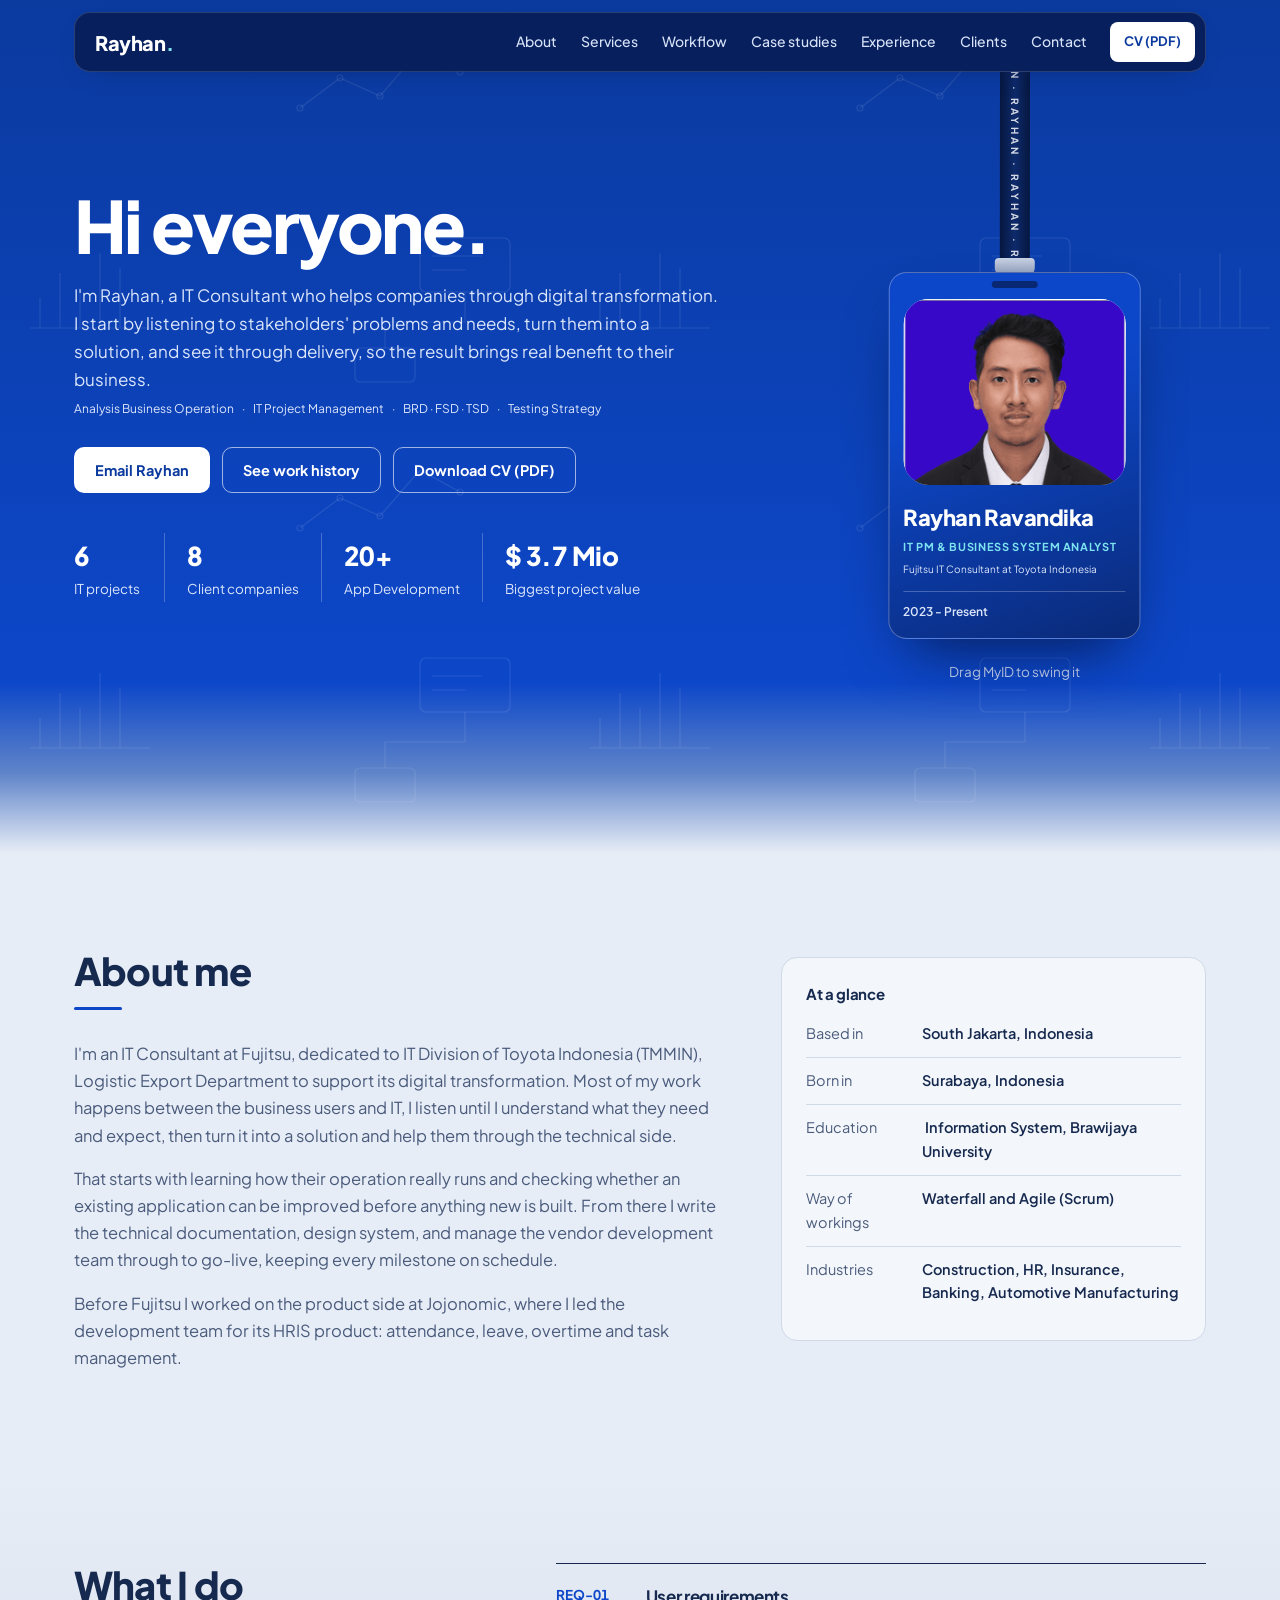
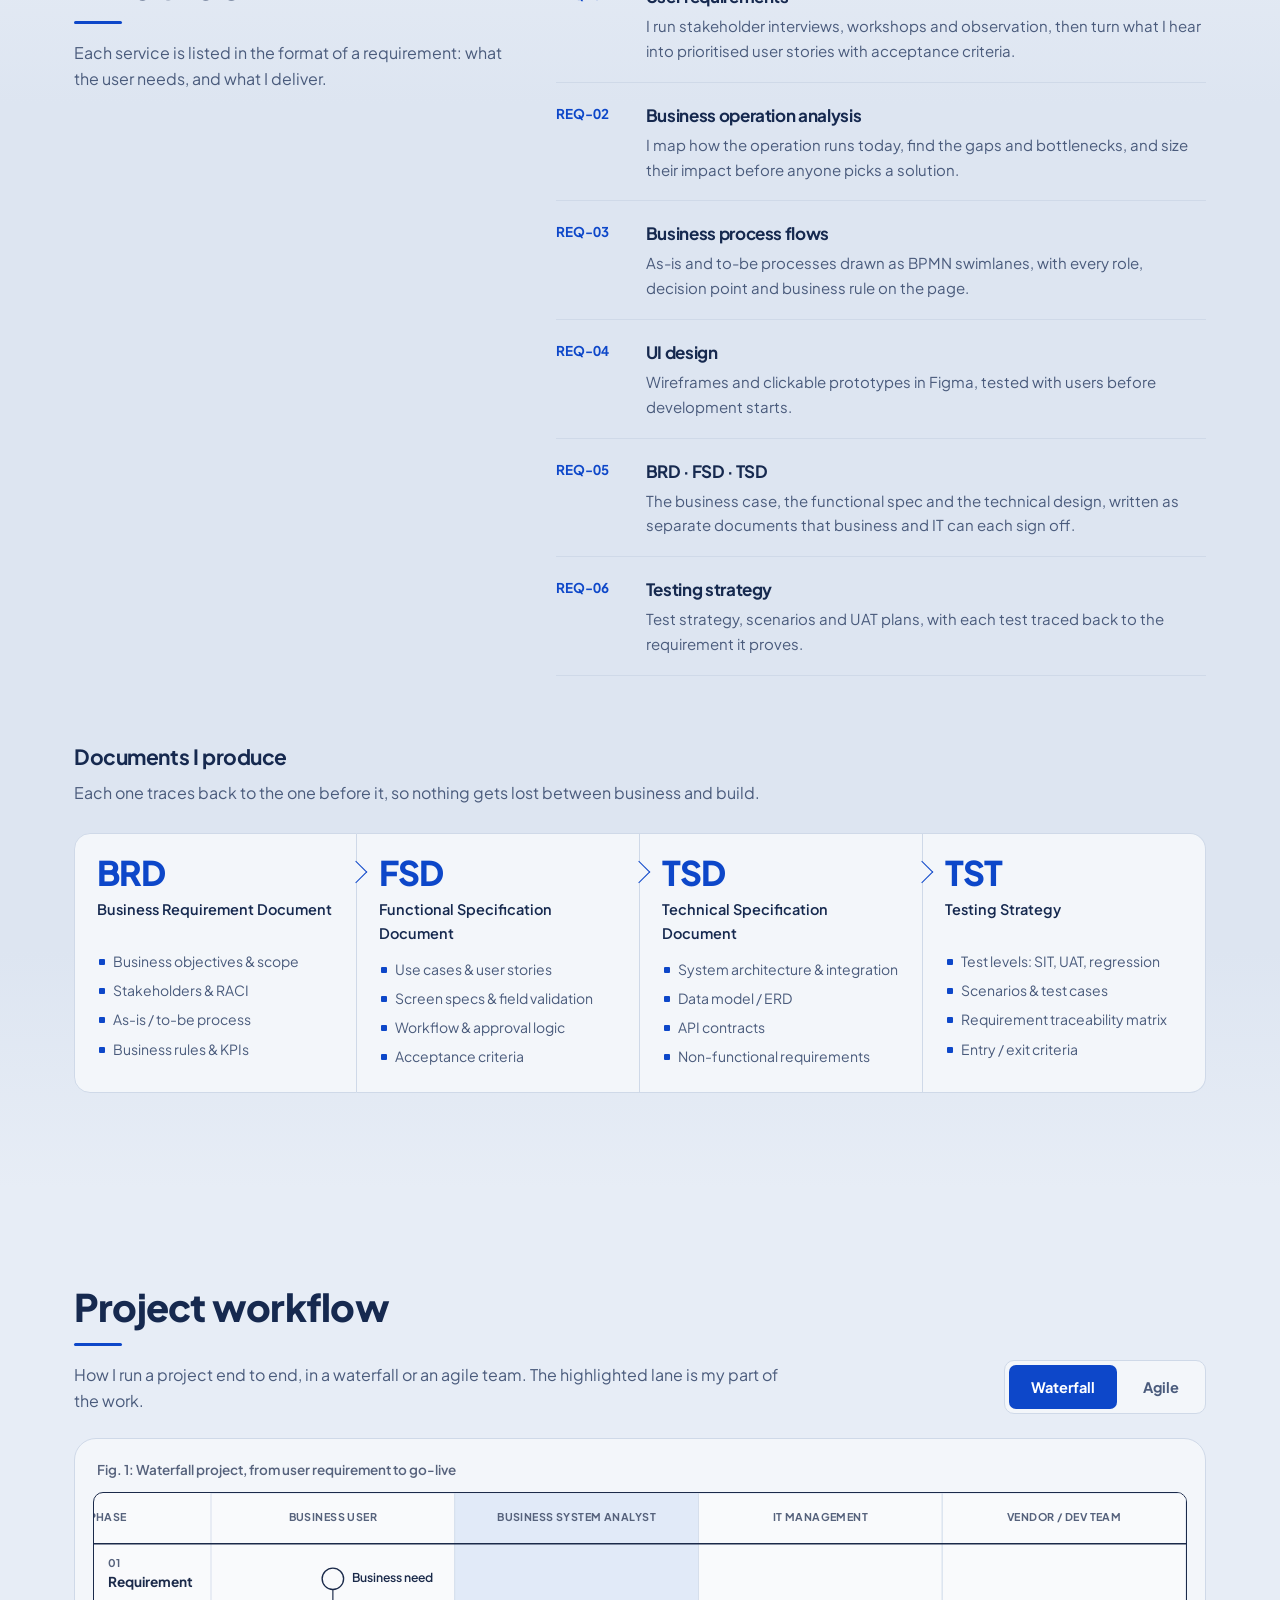
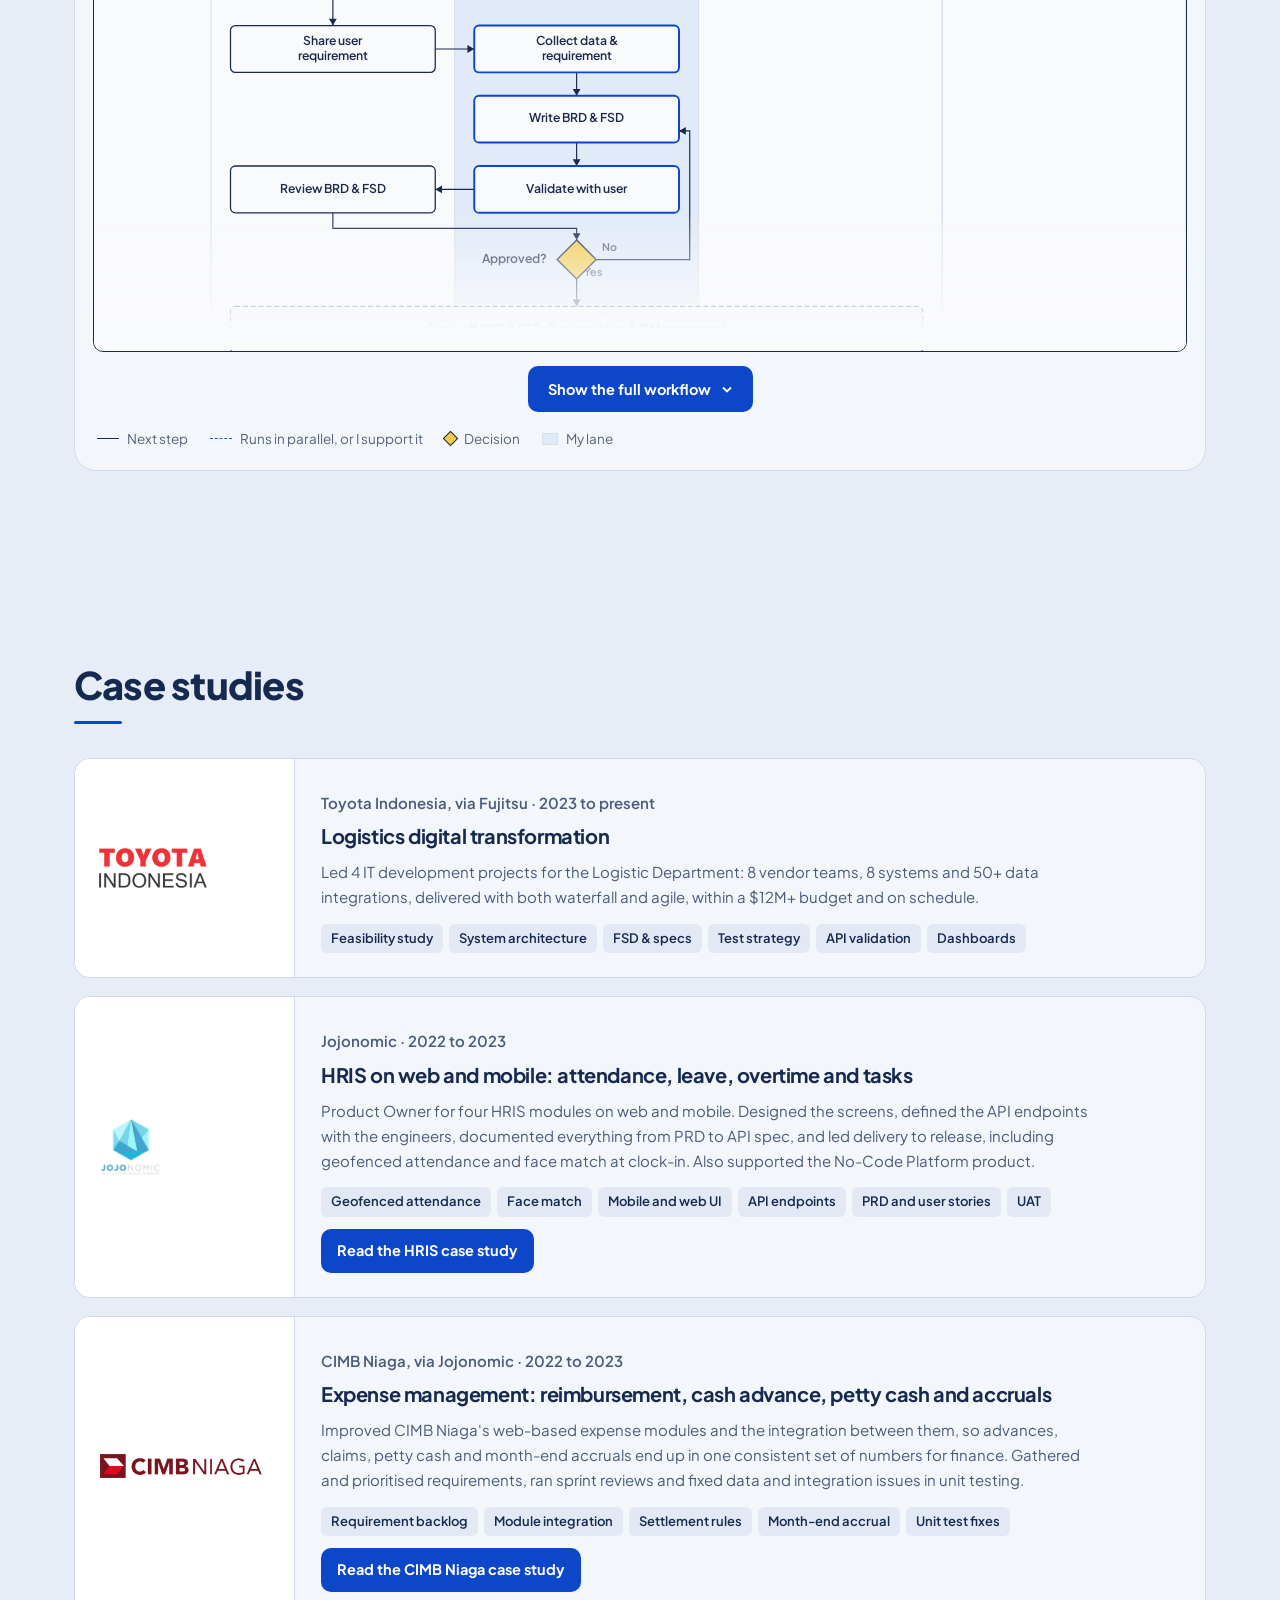
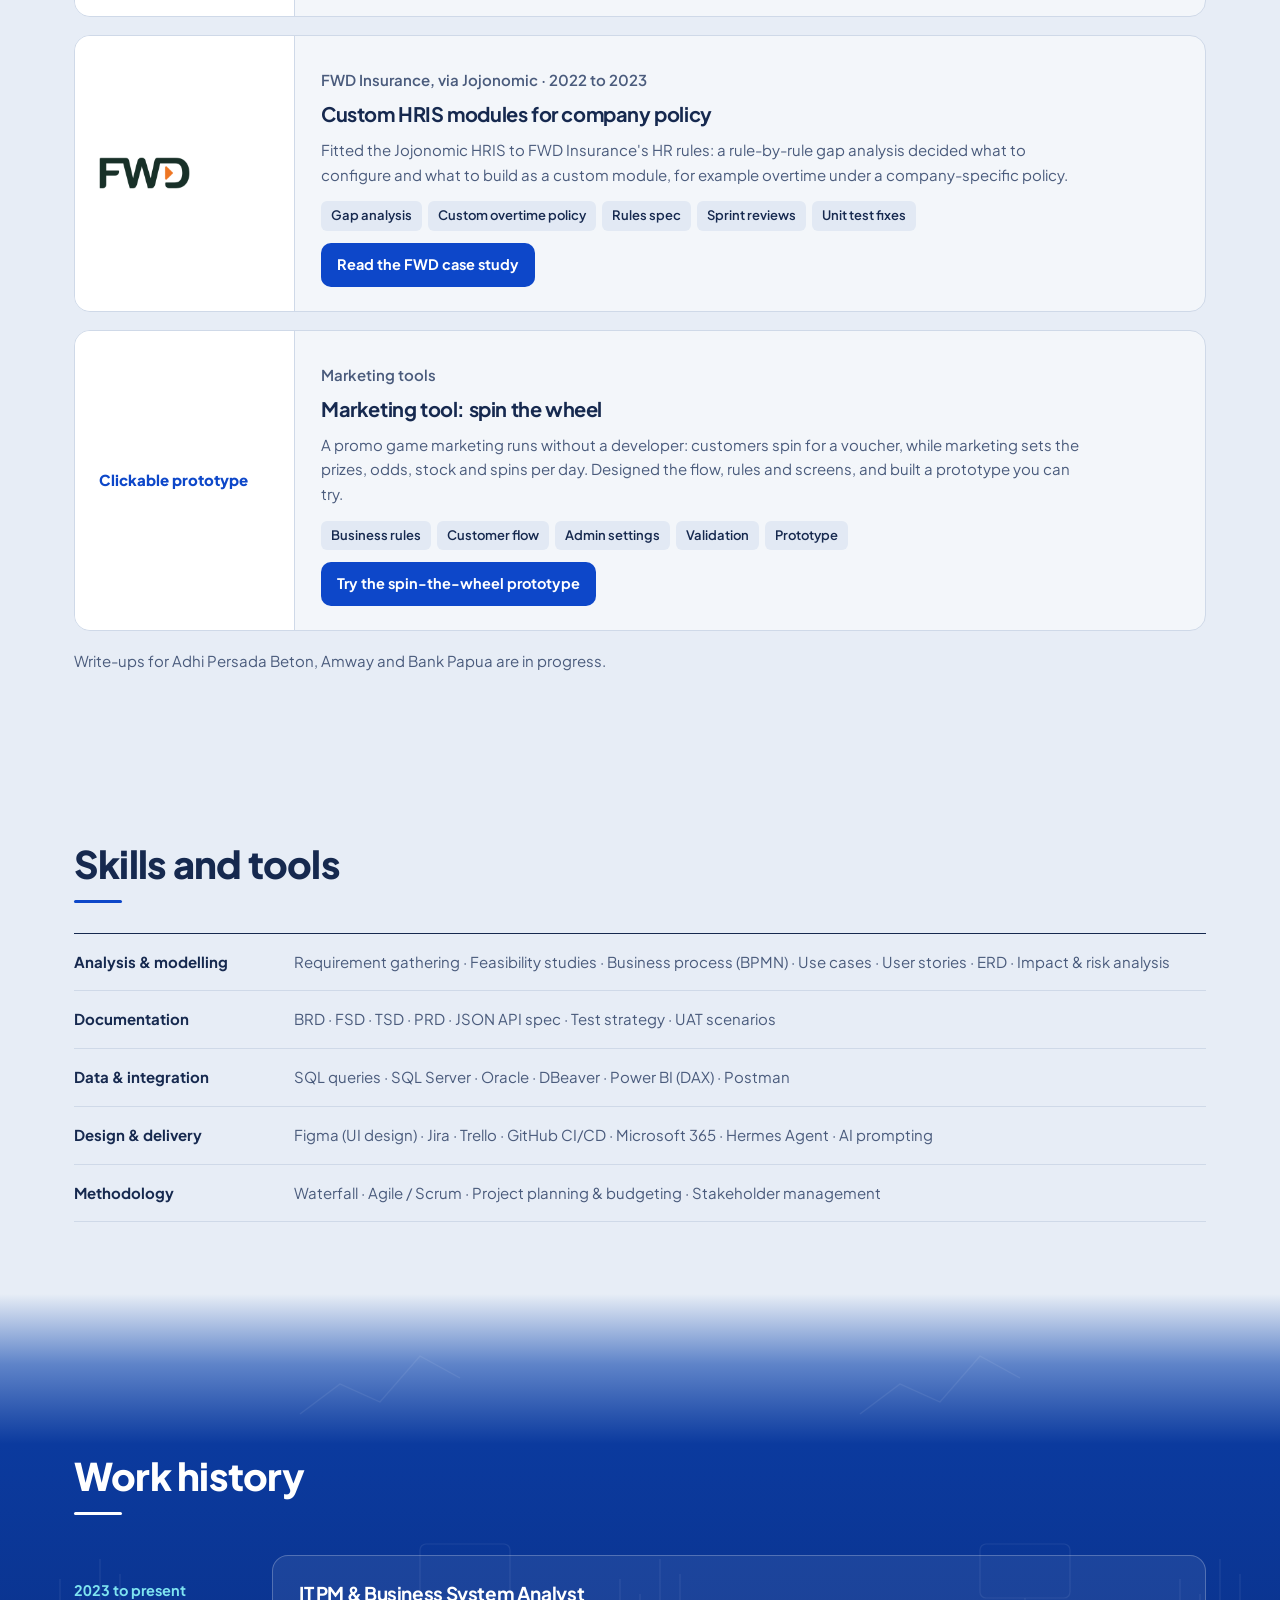
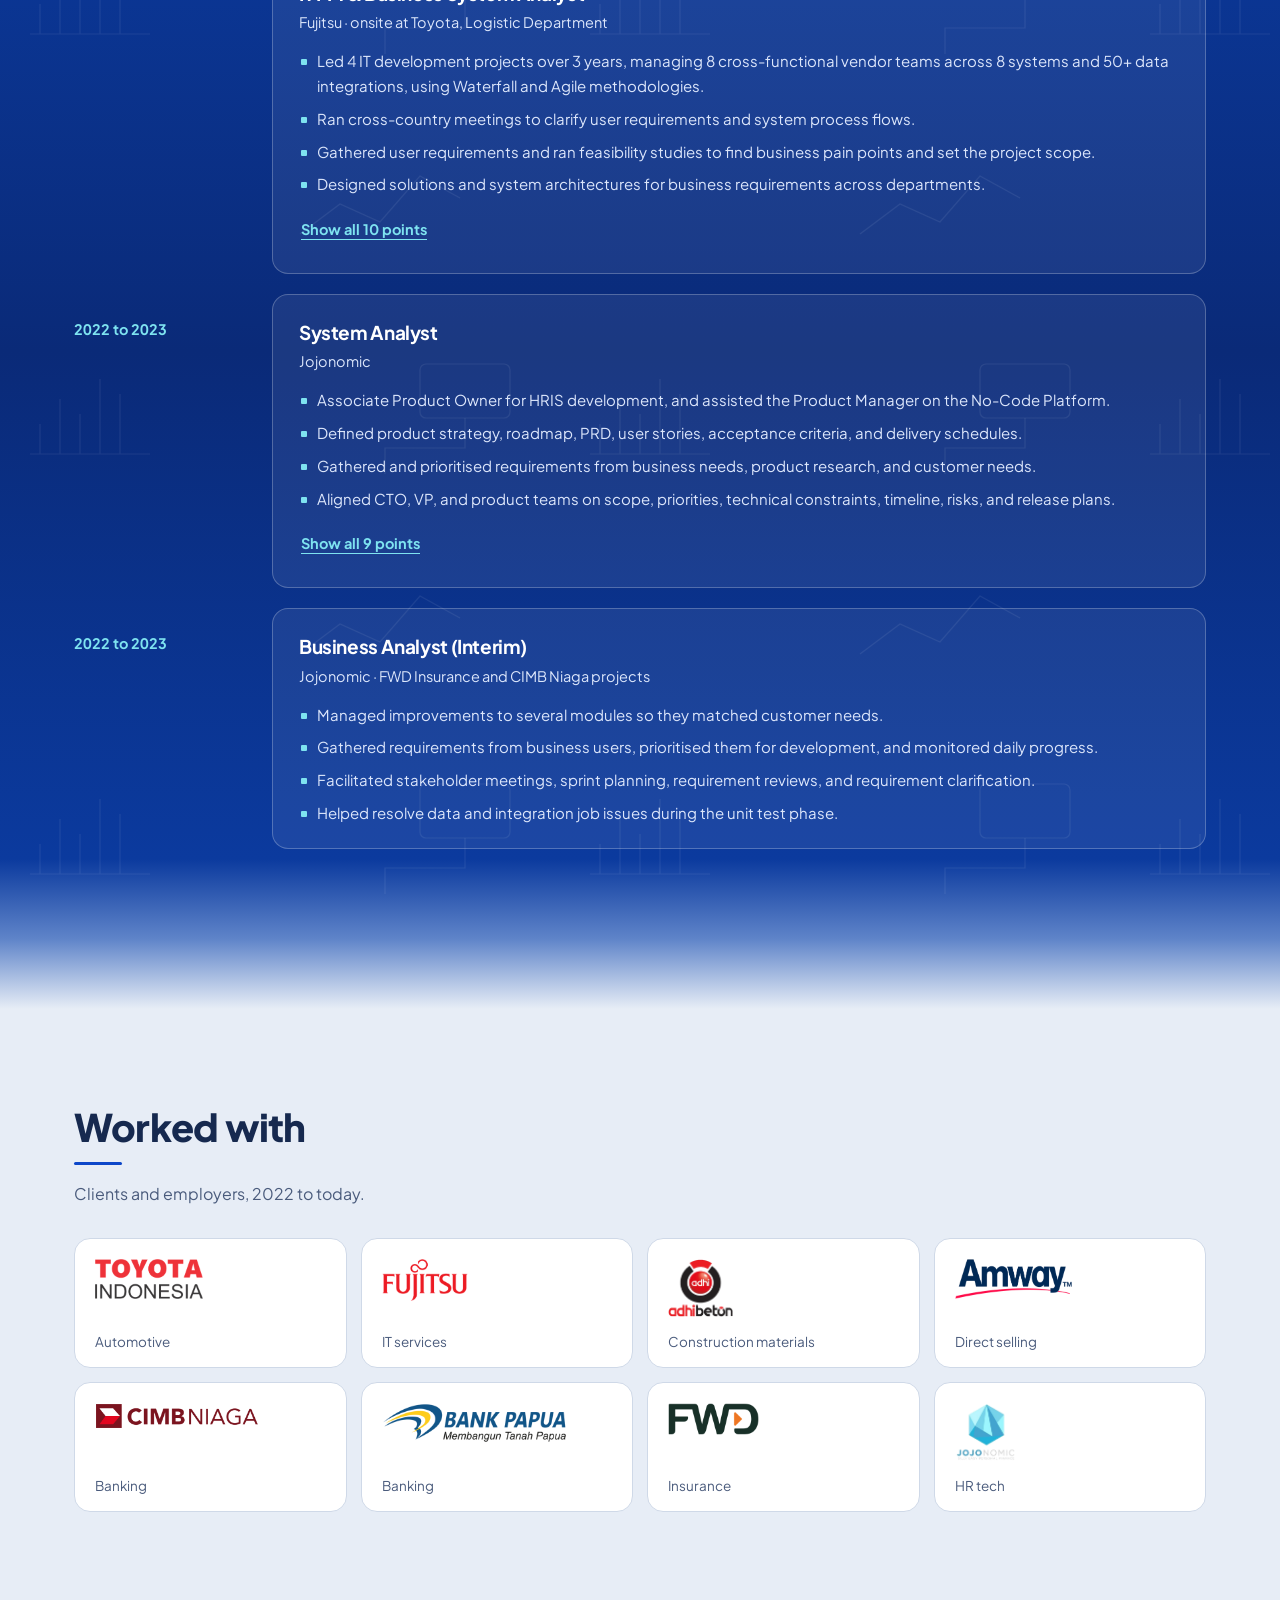
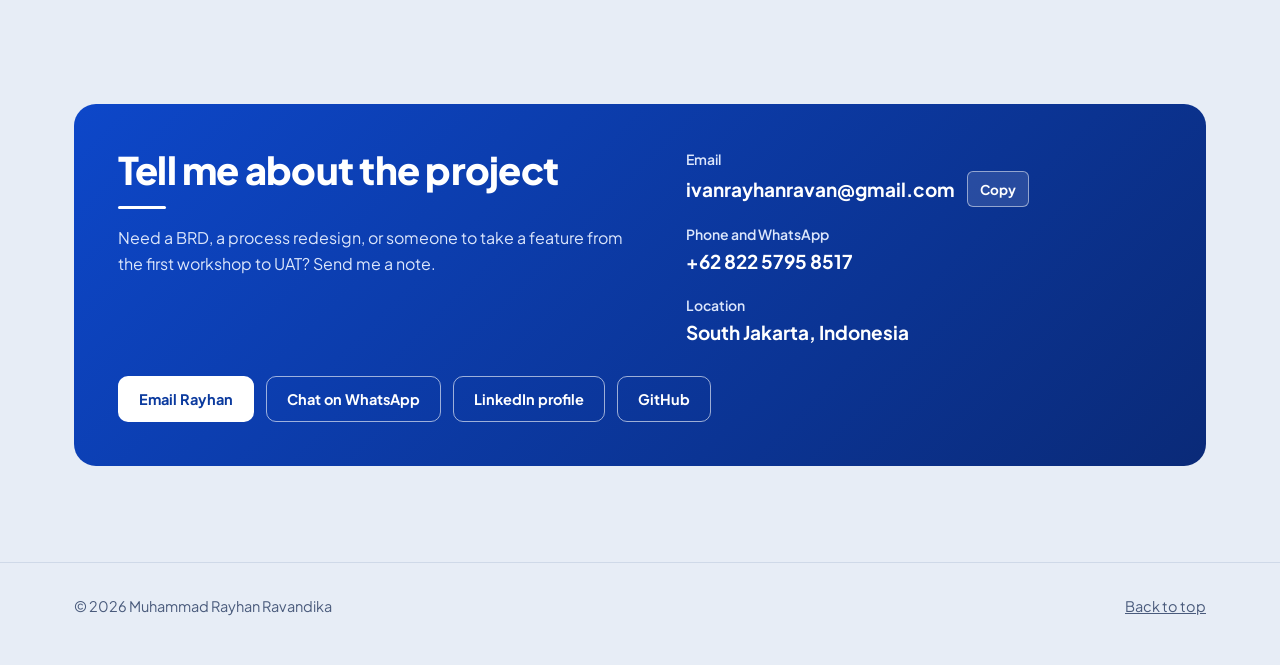
==== commit 946842d2: "Frame the services intro around user needs Co-Authored-By: Claude Opus 5.5 <noreply@anthropic.com> C" ====
--- a/index.html
+++ b/index.html
@@ -107,7 +107,7 @@
       <div class="wrap services">
         <div class="services__head">
           <h2 class="title" id="servicesTitle">What I do</h2>
-          <p class="intro">Each service is listed in the format of a requirement: what you provide, and what I deliver.</p>
+          <p class="intro">Each service is listed in the format of a requirement: what the user needs, and what I deliver.</p>
         </div>
         <ol class="reqs" id="reqs"><li class="state">Loading services…</li></ol>
       </div>
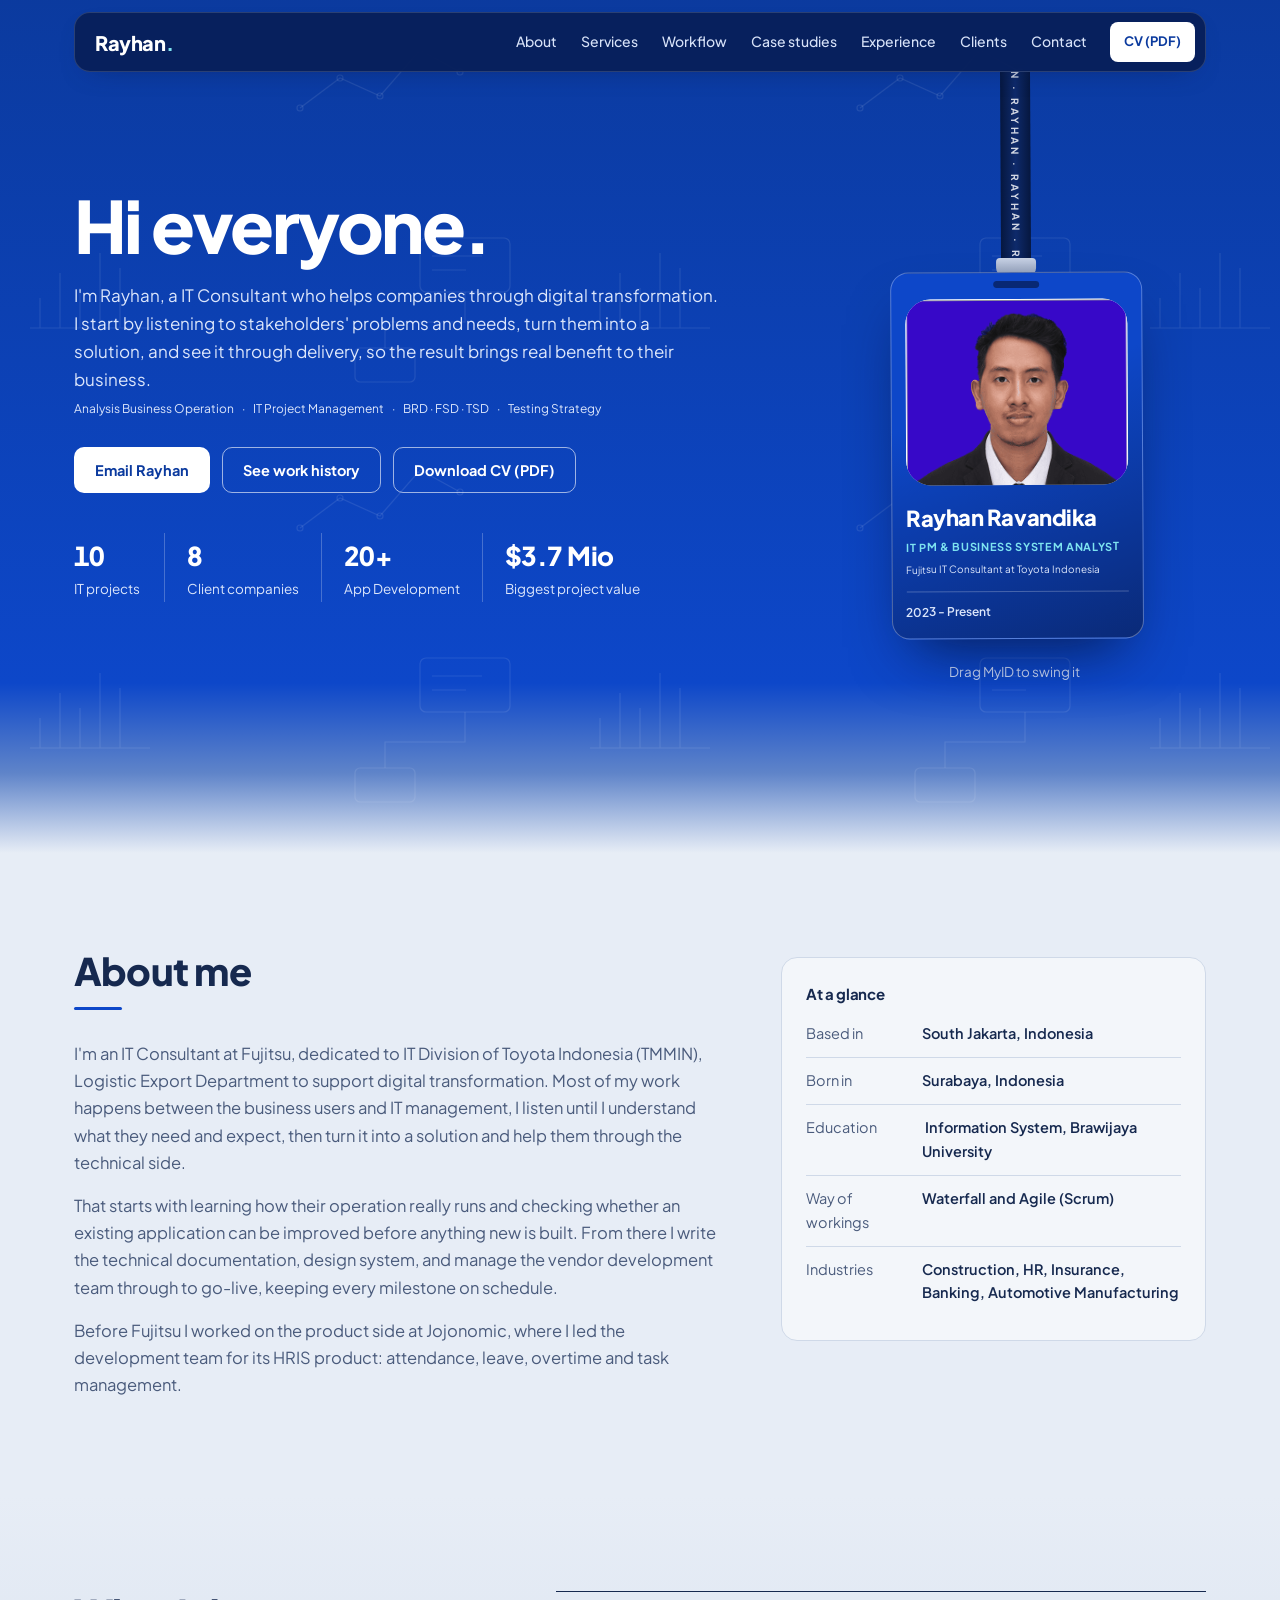
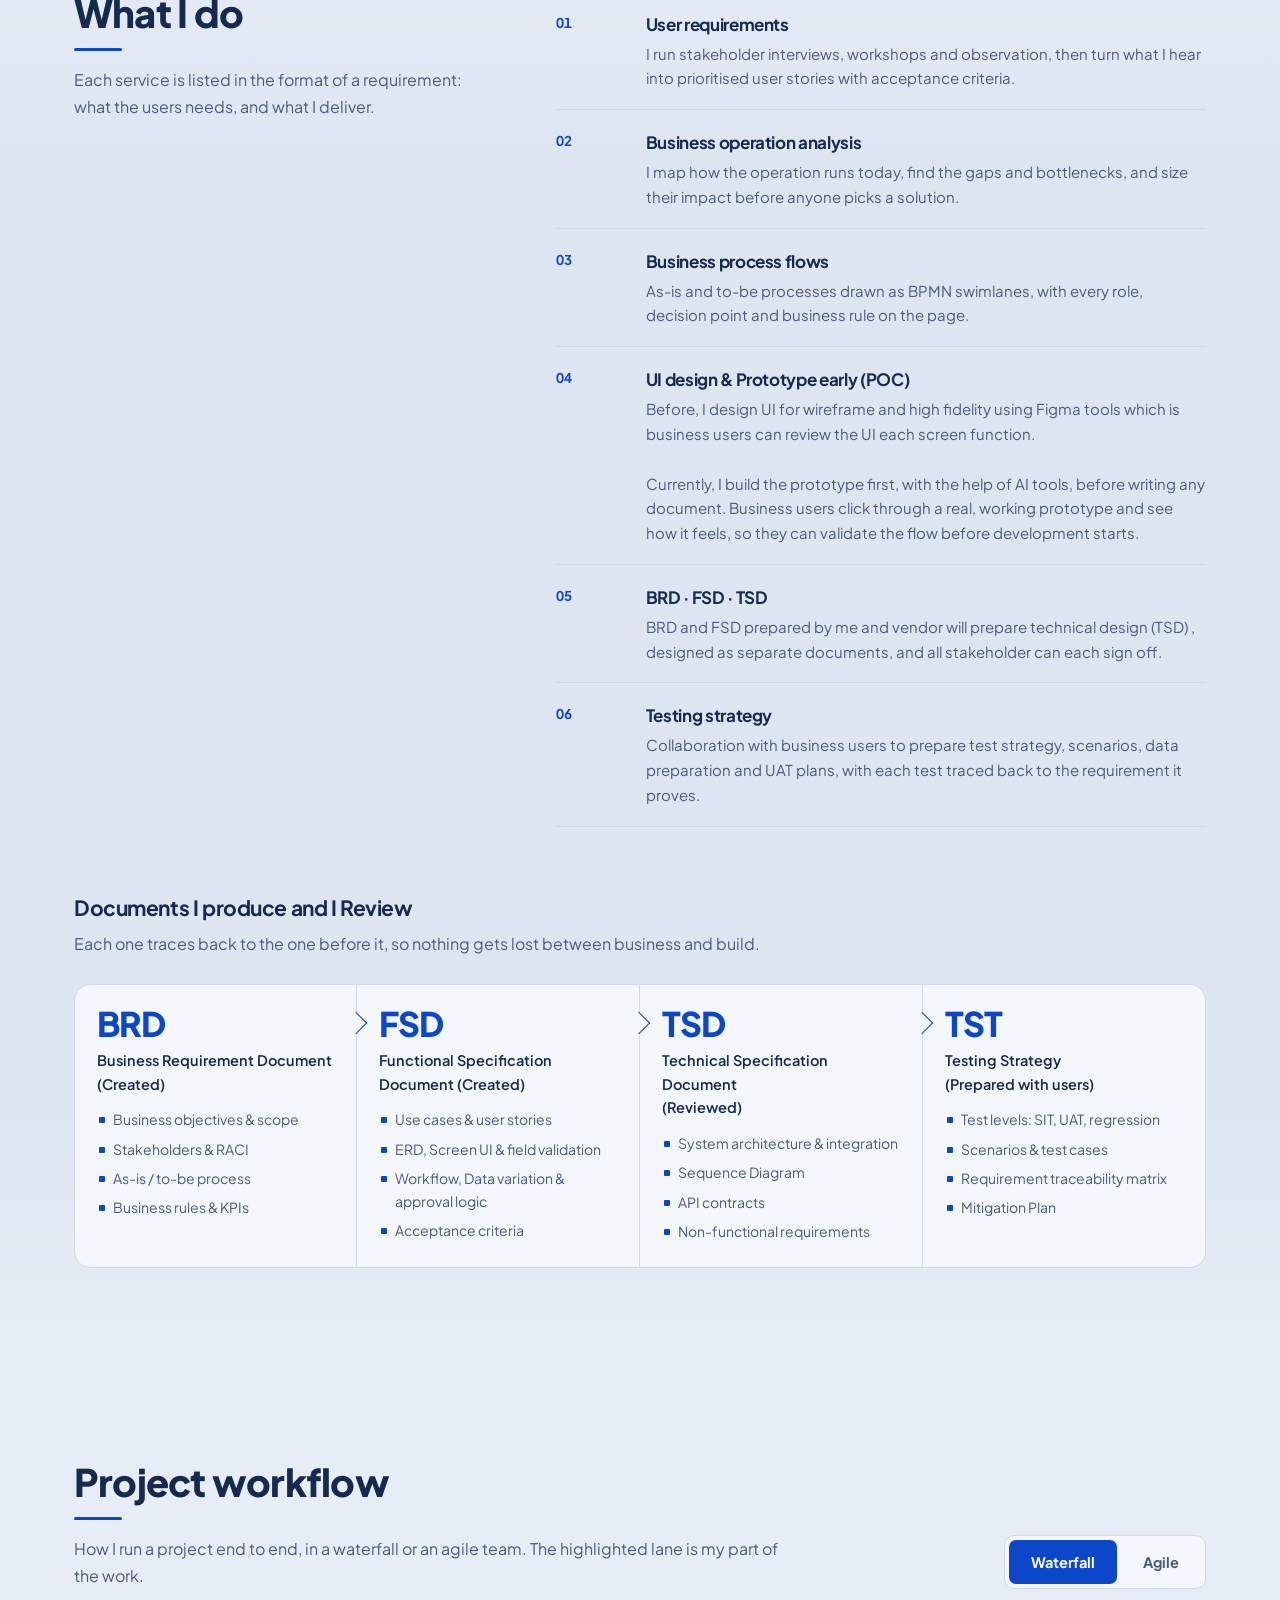
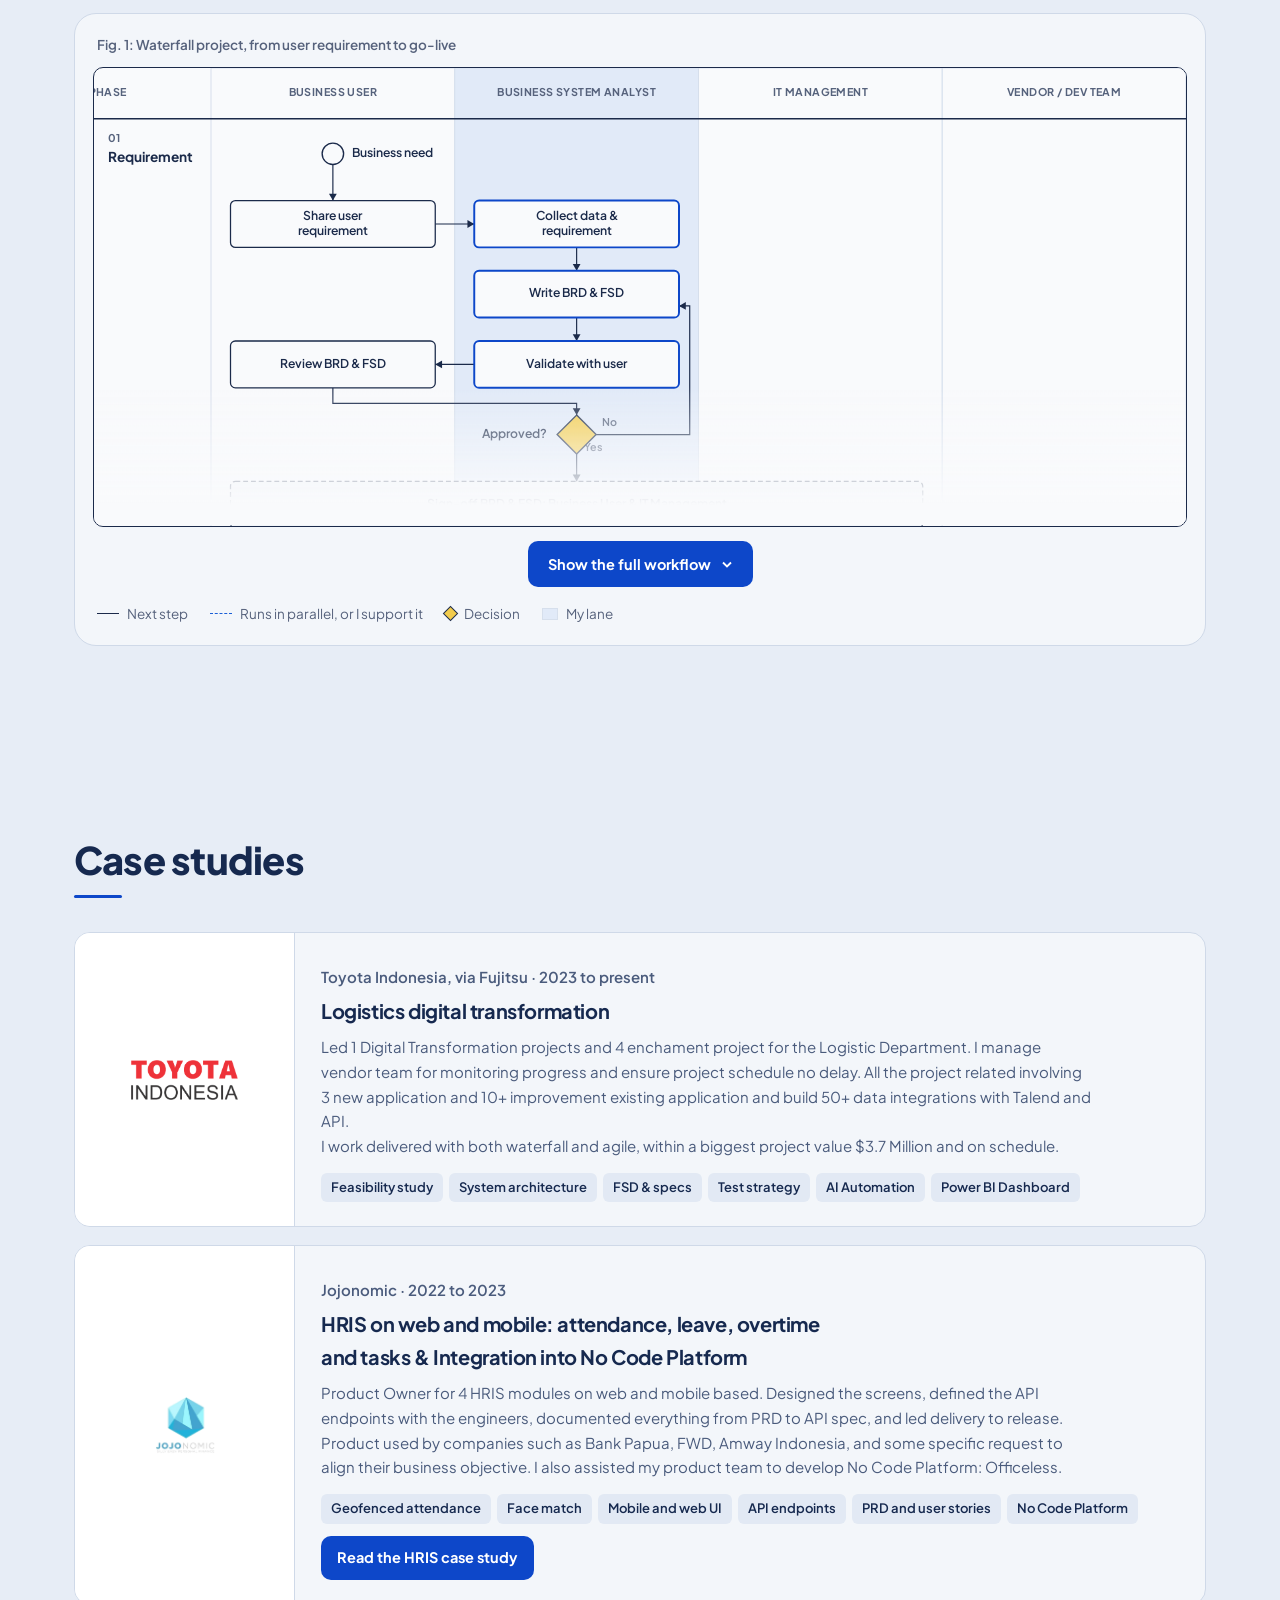
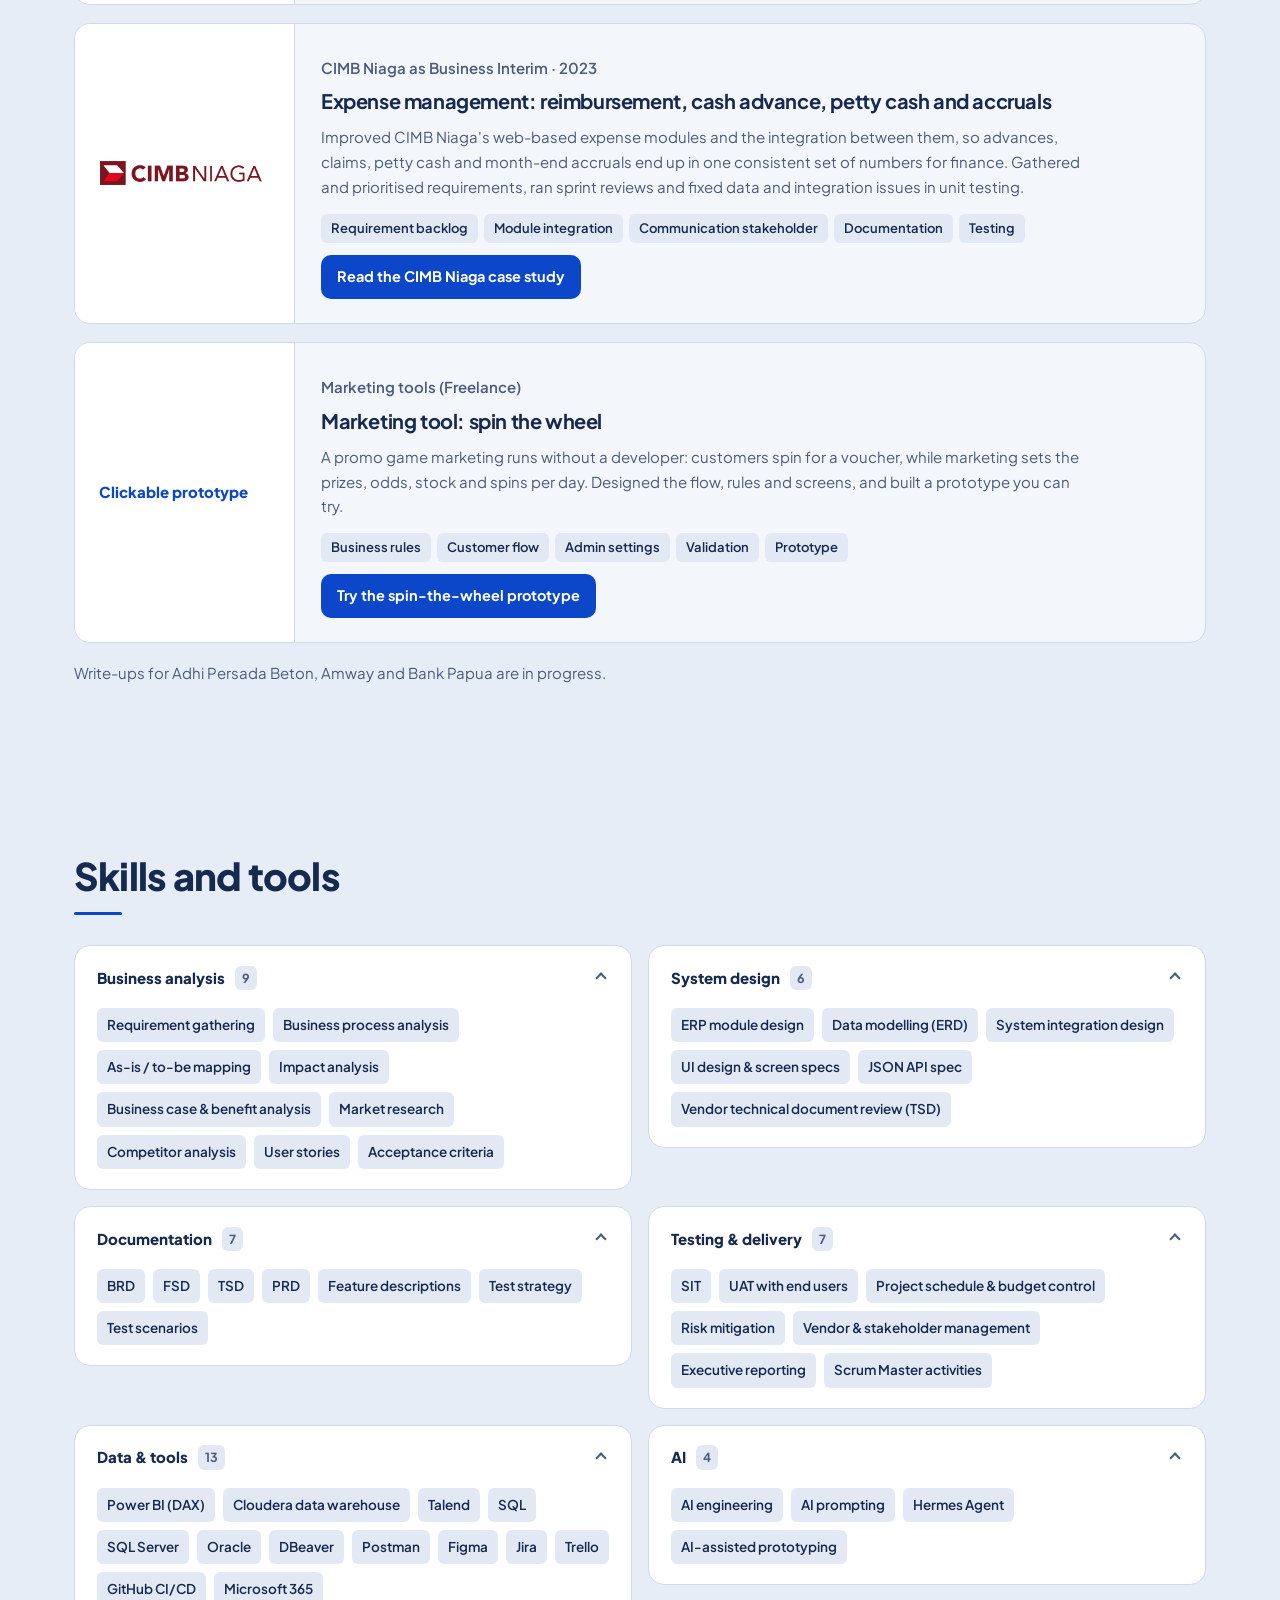
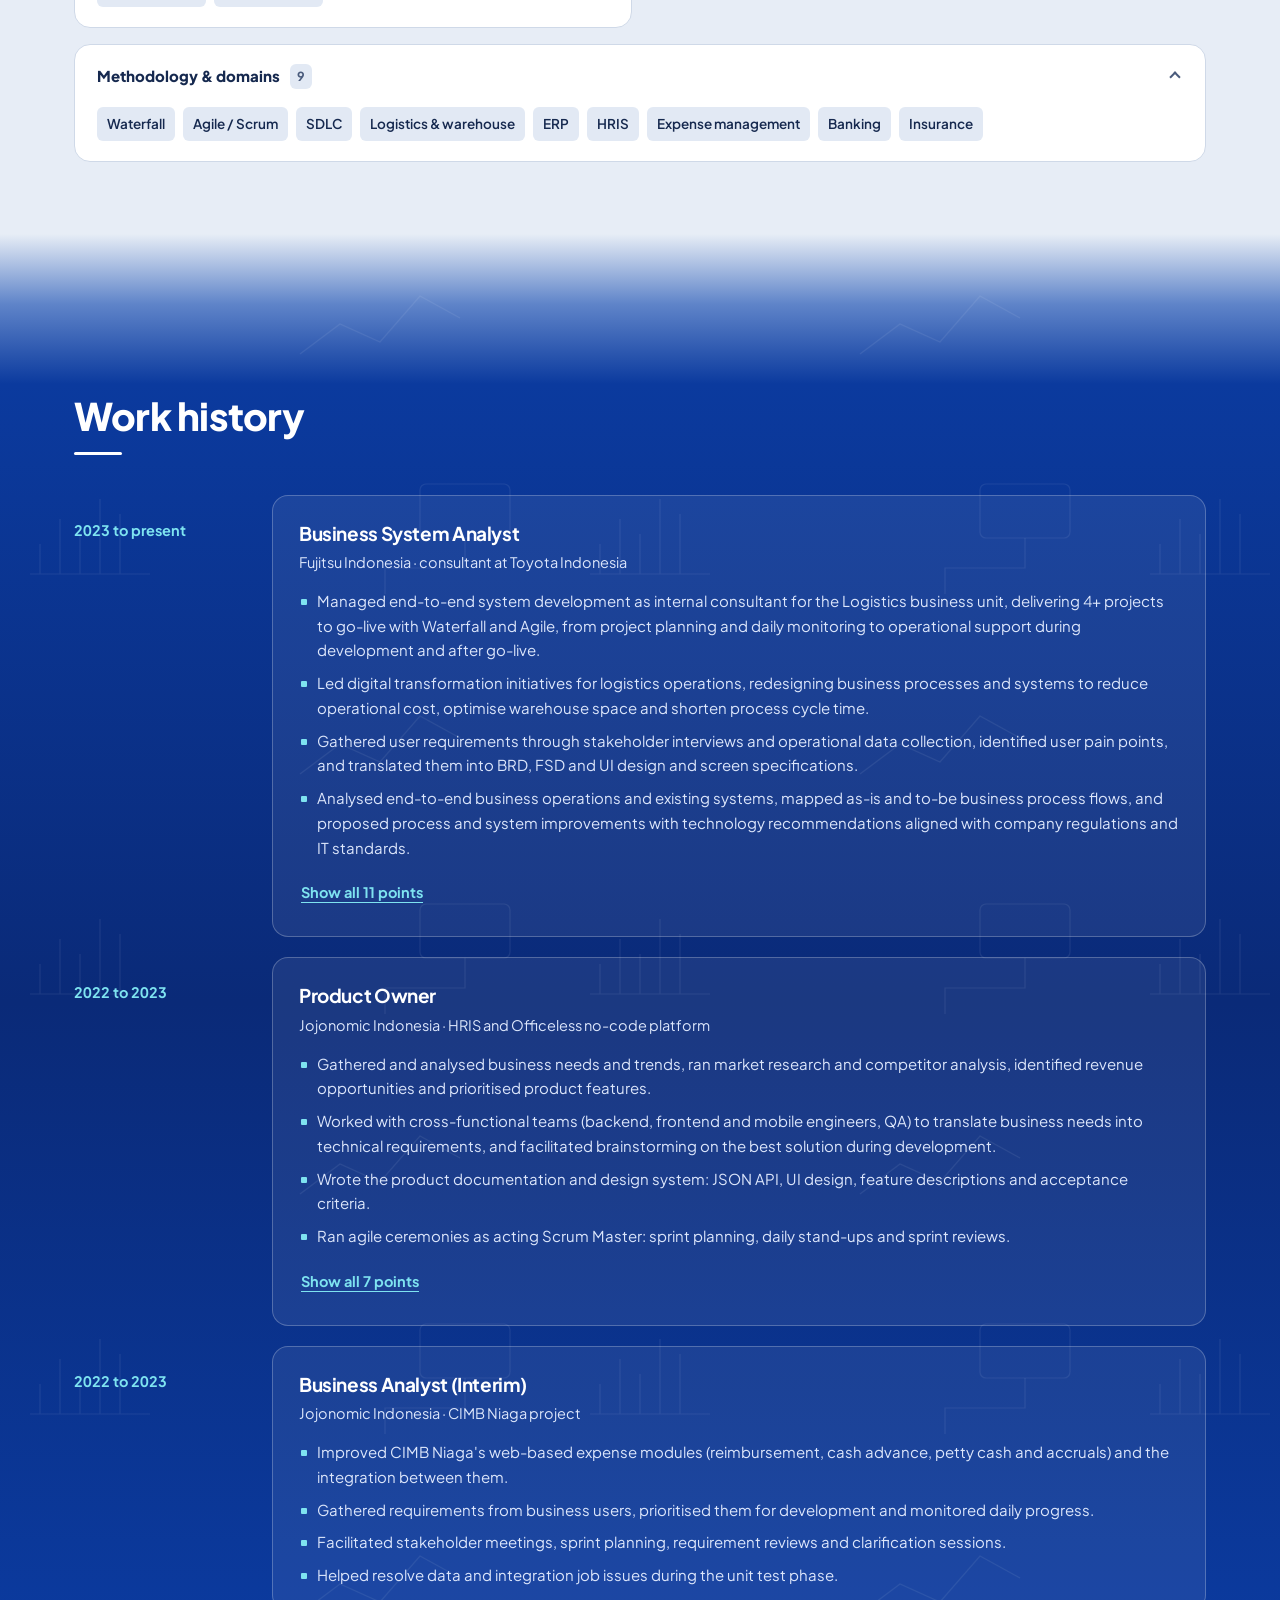
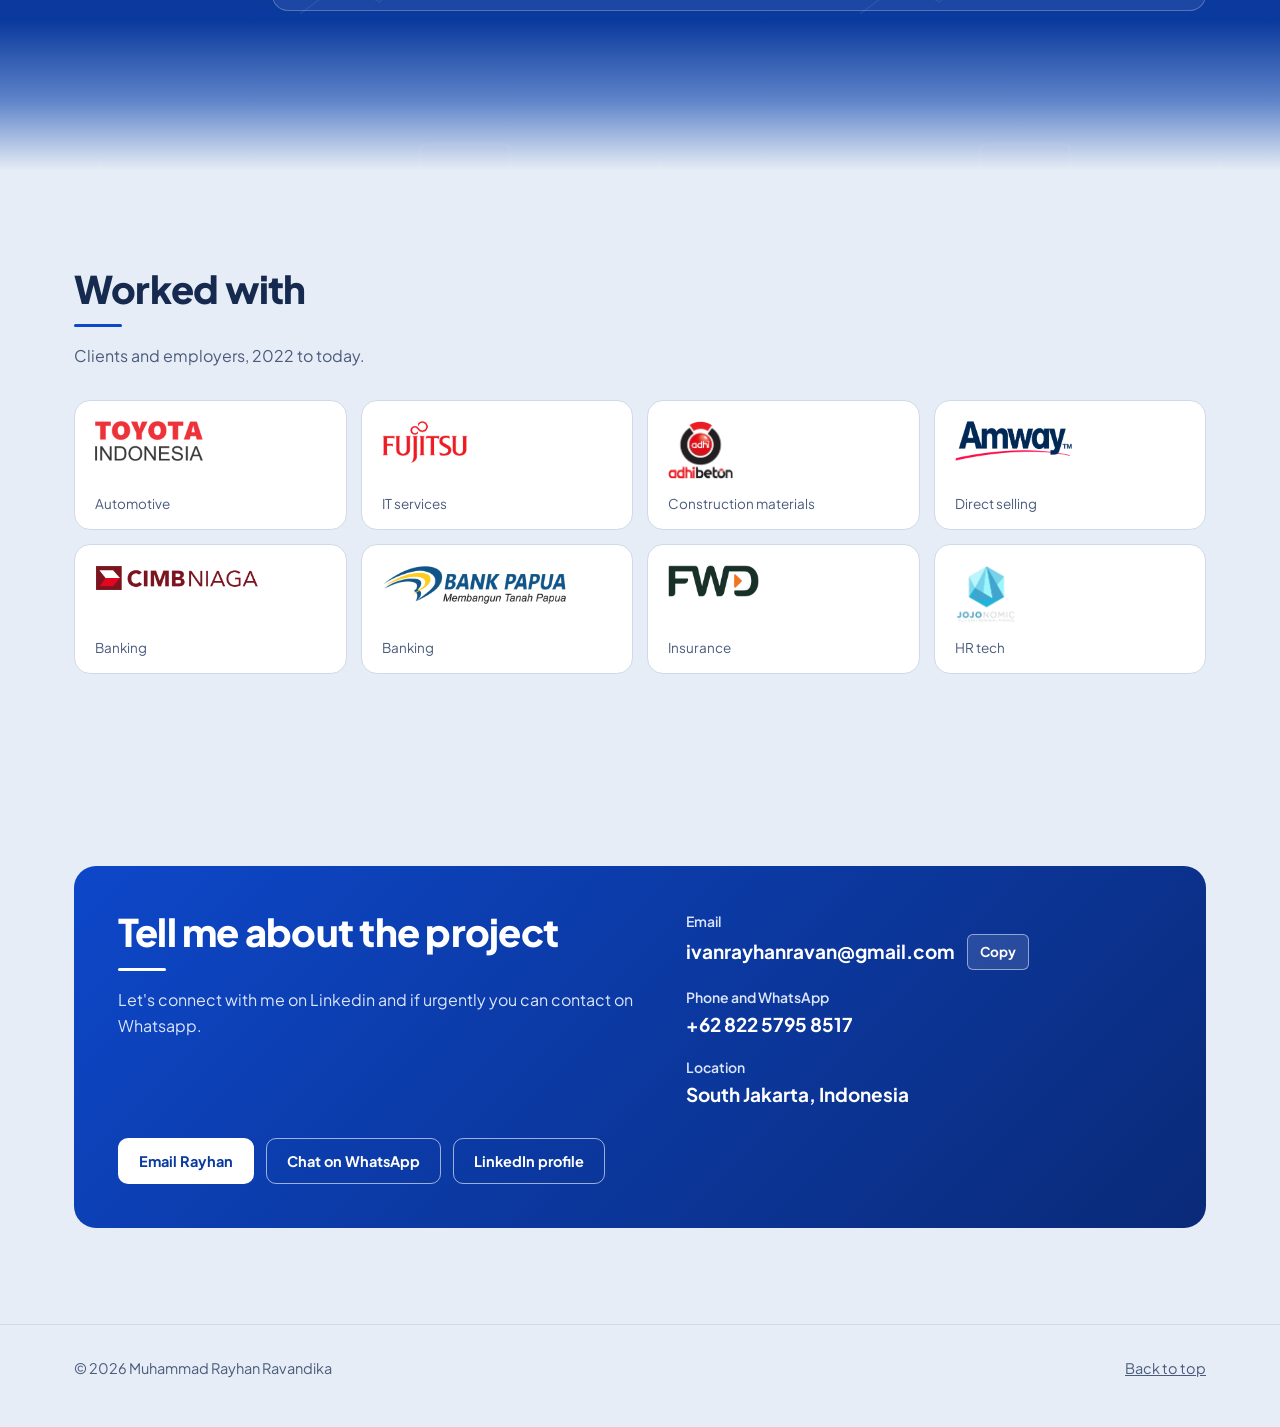
==== commit dc7683dc: "Let each skills card collapse and expand Cards are native details/summary elements with an item coun" ====
--- a/index.html
+++ b/index.html
@@ -157,7 +157,7 @@
     <section class="section section--short" id="skills" aria-labelledby="skillsTitle">
       <div class="wrap">
         <h2 class="title" id="skillsTitle">Skills and tools</h2>
-        <dl class="kit" id="kit"><div class="state">Loading skills…</div></dl>
+        <div class="kit" id="kit"><p class="state">Loading skills…</p></div>
       </div>
     </section>
 
--- a/assets/styles.css
+++ b/assets/styles.css
@@ -339,12 +339,19 @@
 }
 
 /* Skills: a definition list, since these are labels and values rather than features. */
-.kit { display: grid; grid-template-columns: 220px minmax(0, 1fr); margin-top: 30px; border-top: 1.5px solid var(--text); }
-.kit dt, .kit dd { padding: 16px 0; border-bottom: 1px solid var(--line); }
-.kit dt { font-weight: 700; font-size: 15px; }
-.kit dd { color: var(--text-2); font-size: 15px; }
-.kit dd span + span::before { content: " · "; color: var(--text-3); }
-@media (max-width: 640px) { .kit { grid-template-columns: minmax(0, 1fr); } .kit dt { border-bottom: 0; padding-bottom: 2px; } .kit dd { padding-top: 0; } }
+/* Skills: one card per group, each item a tag, so the list scans at a glance. */
+.kit { display: grid; grid-template-columns: repeat(2, minmax(0, 1fr)); gap: 16px; margin-top: 30px; }
+.kit__group { align-self: start; background: #fff; border: 1px solid var(--line); border-radius: var(--r-lg); padding: 20px 22px; }
+.kit summary { display: flex; align-items: center; gap: 10px; min-height: 44px; margin: -10px 0; font-weight: 800; font-size: 15px; list-style: none; }
+.kit summary::-webkit-details-marker { display: none; }
+.kit summary::after { content: ""; width: 8px; height: 8px; margin: 0 4px 0 auto; border-right: 2px solid var(--text-2); border-bottom: 2px solid var(--text-2); transform: rotate(45deg); transition: transform 150ms ease; }
+.kit details[open] > summary::after { transform: rotate(-135deg); }
+.kit summary:hover::after { border-color: var(--blue); }
+.kit__count { font-size: 12.5px; font-weight: 700; color: var(--text-2); background: var(--chip); border-radius: var(--r-sm); padding: 2px 7px; }
+.kit__items { display: flex; flex-wrap: wrap; gap: 8px; margin-top: 18px; }
+.kit__items span { font-size: 13.5px; font-weight: 600; color: var(--text); background: var(--chip); border-radius: var(--r-sm); padding: 6px 10px; }
+.kit > .state, .kit__group:last-child:nth-child(odd) { grid-column: 1 / -1; }
+@media (max-width: 640px) { .kit { grid-template-columns: minmax(0, 1fr); } .kit__group { padding: 18px; } }
 
 /* Work history band: fades in and out inside its own padding, so text stays on solid blue. */
 .band {
@@ -406,7 +413,7 @@
 
 @media (prefers-reduced-motion: reduce) {
   html { scroll-behavior: auto; }
-  .btn, .wf-toggle, .wf-toggle svg { transition: none; }
+  .btn, .wf-toggle, .wf-toggle svg, .kit summary::after { transition: none; }
 }
 
 /* Changes from the site editor (admin.html, applied by assets/cms.js) */
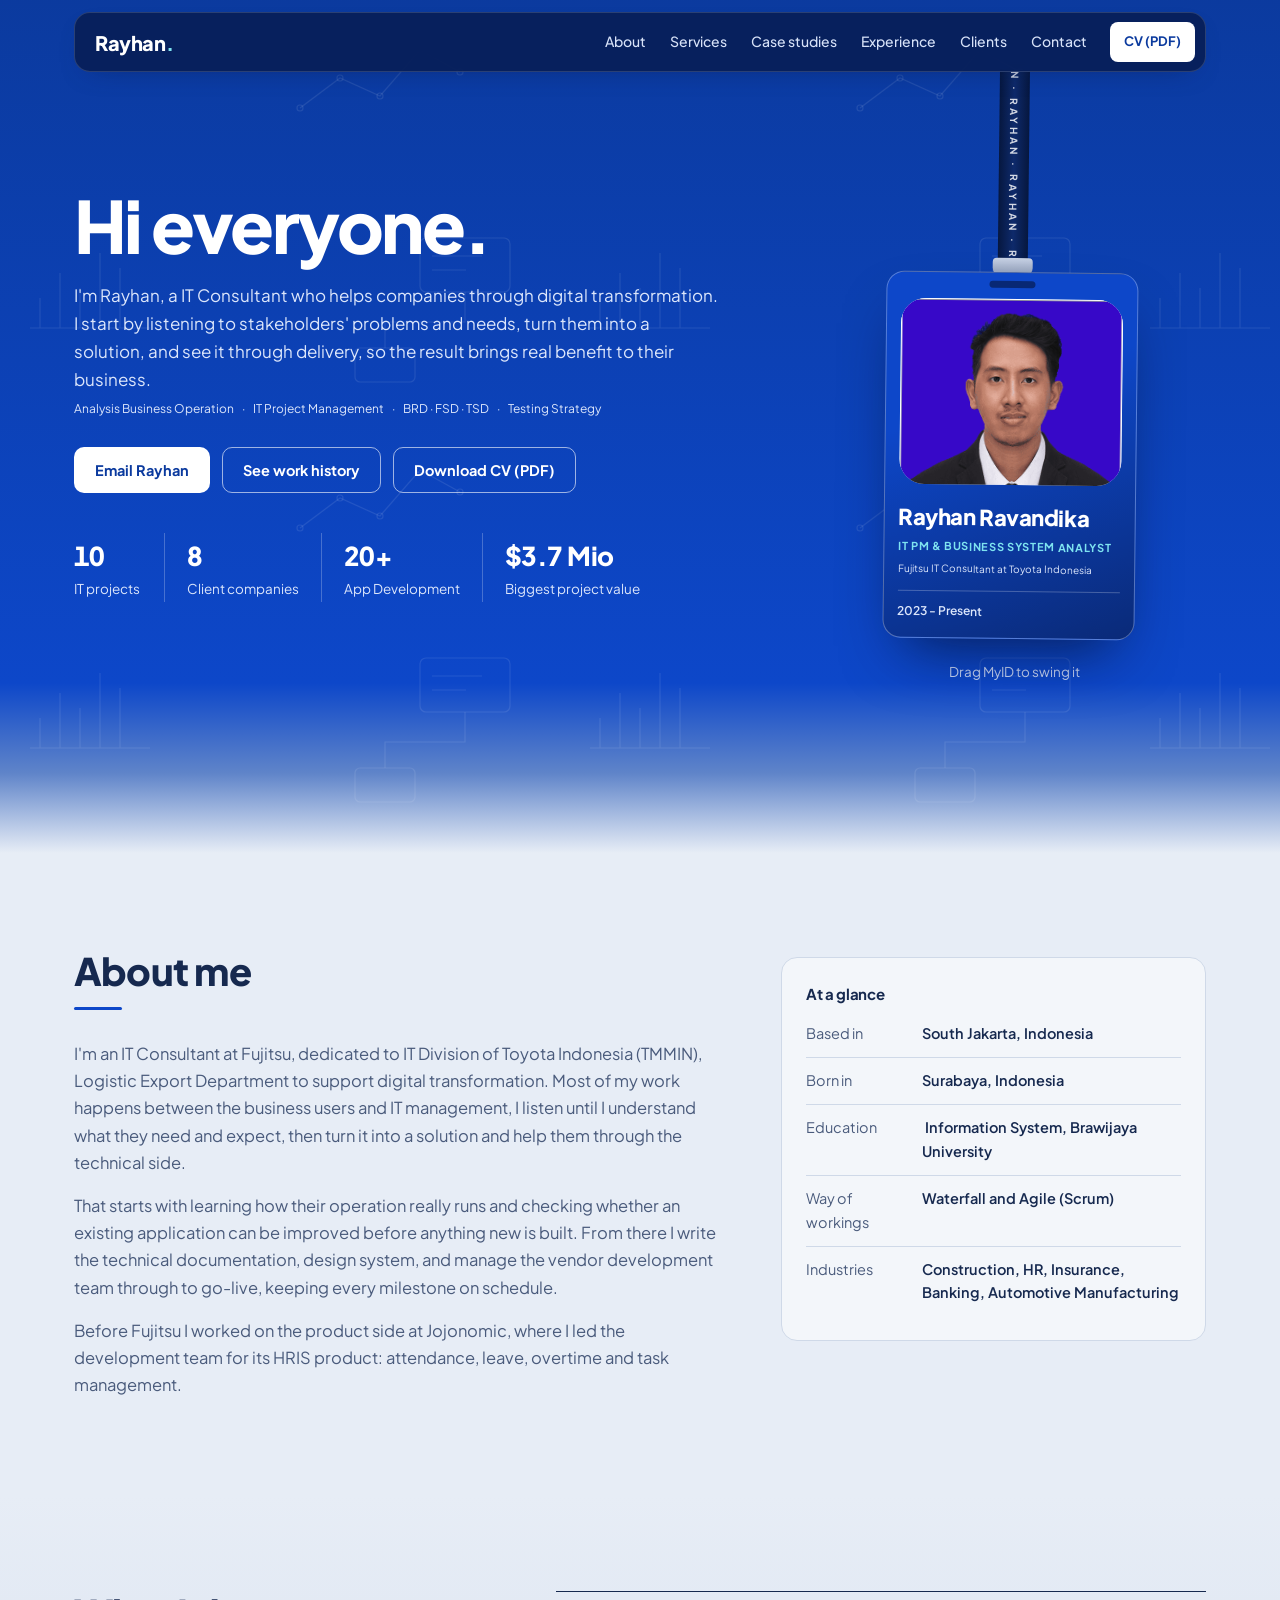
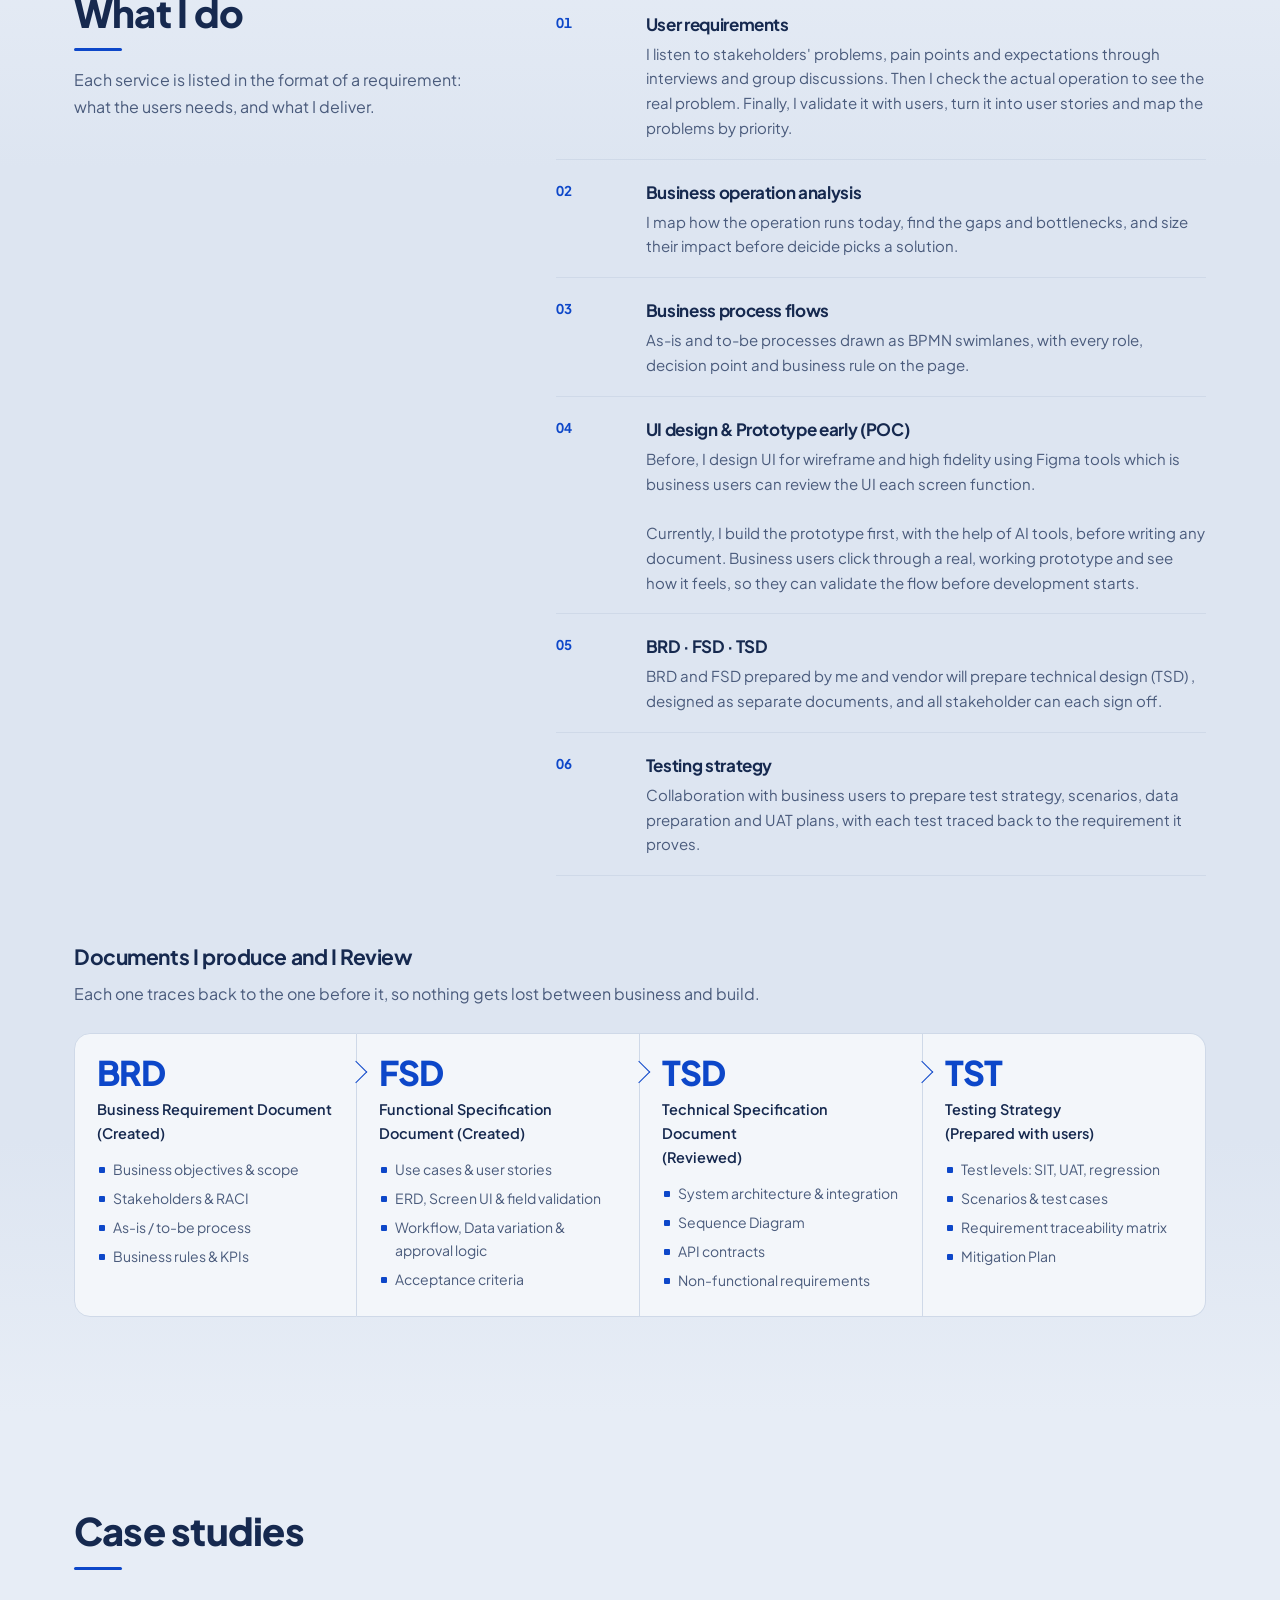
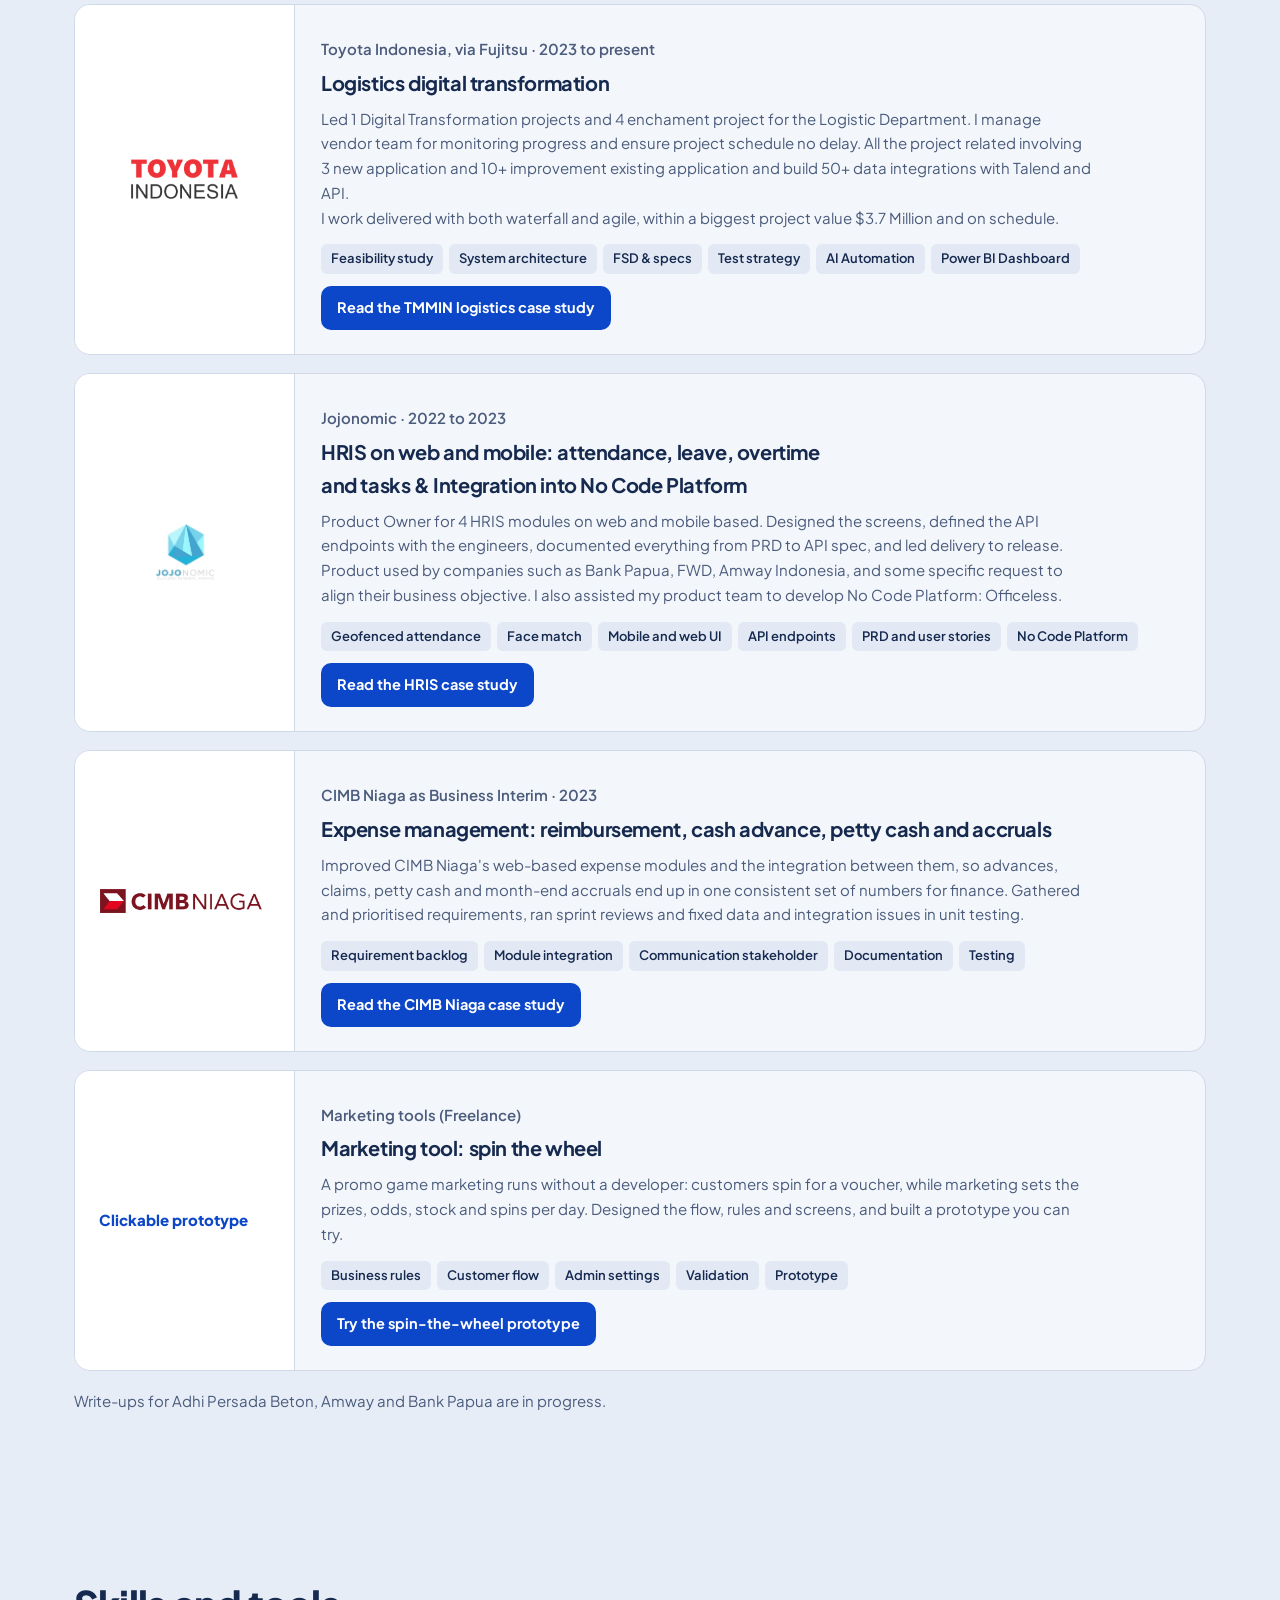
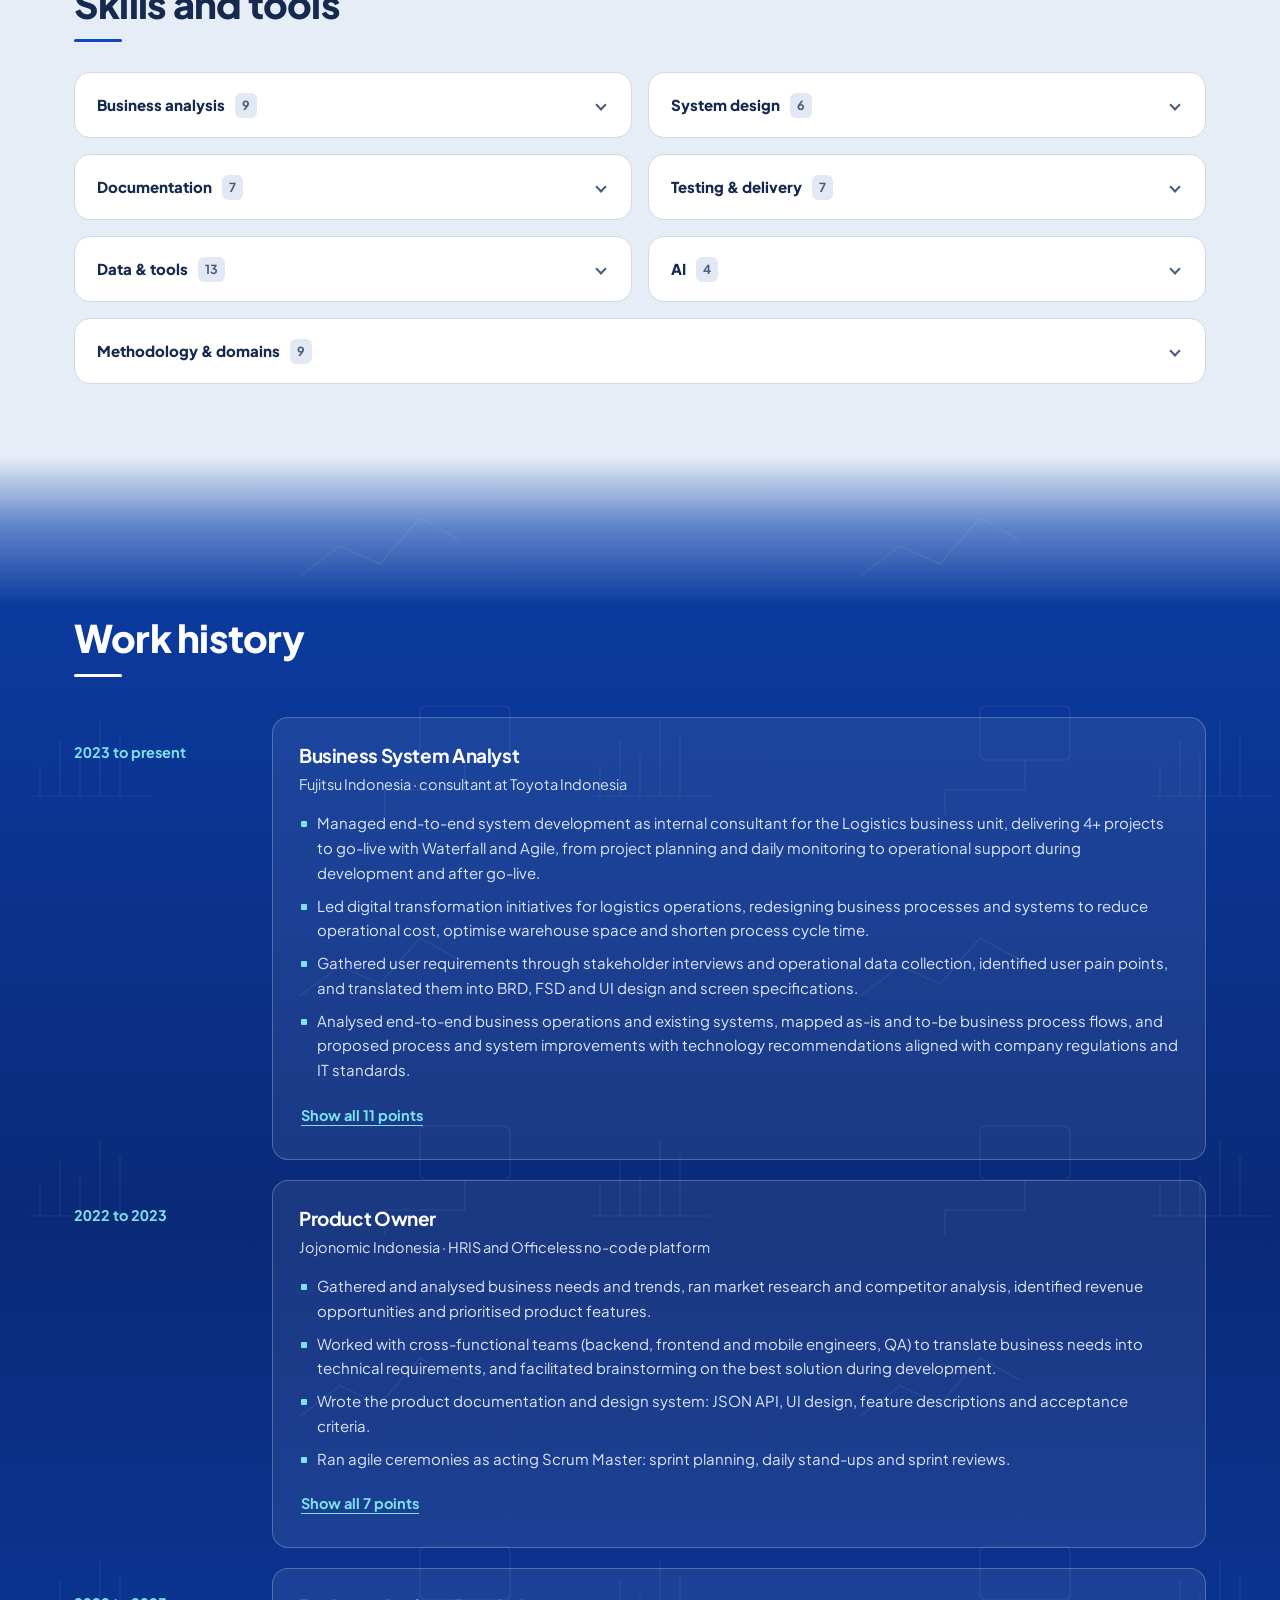
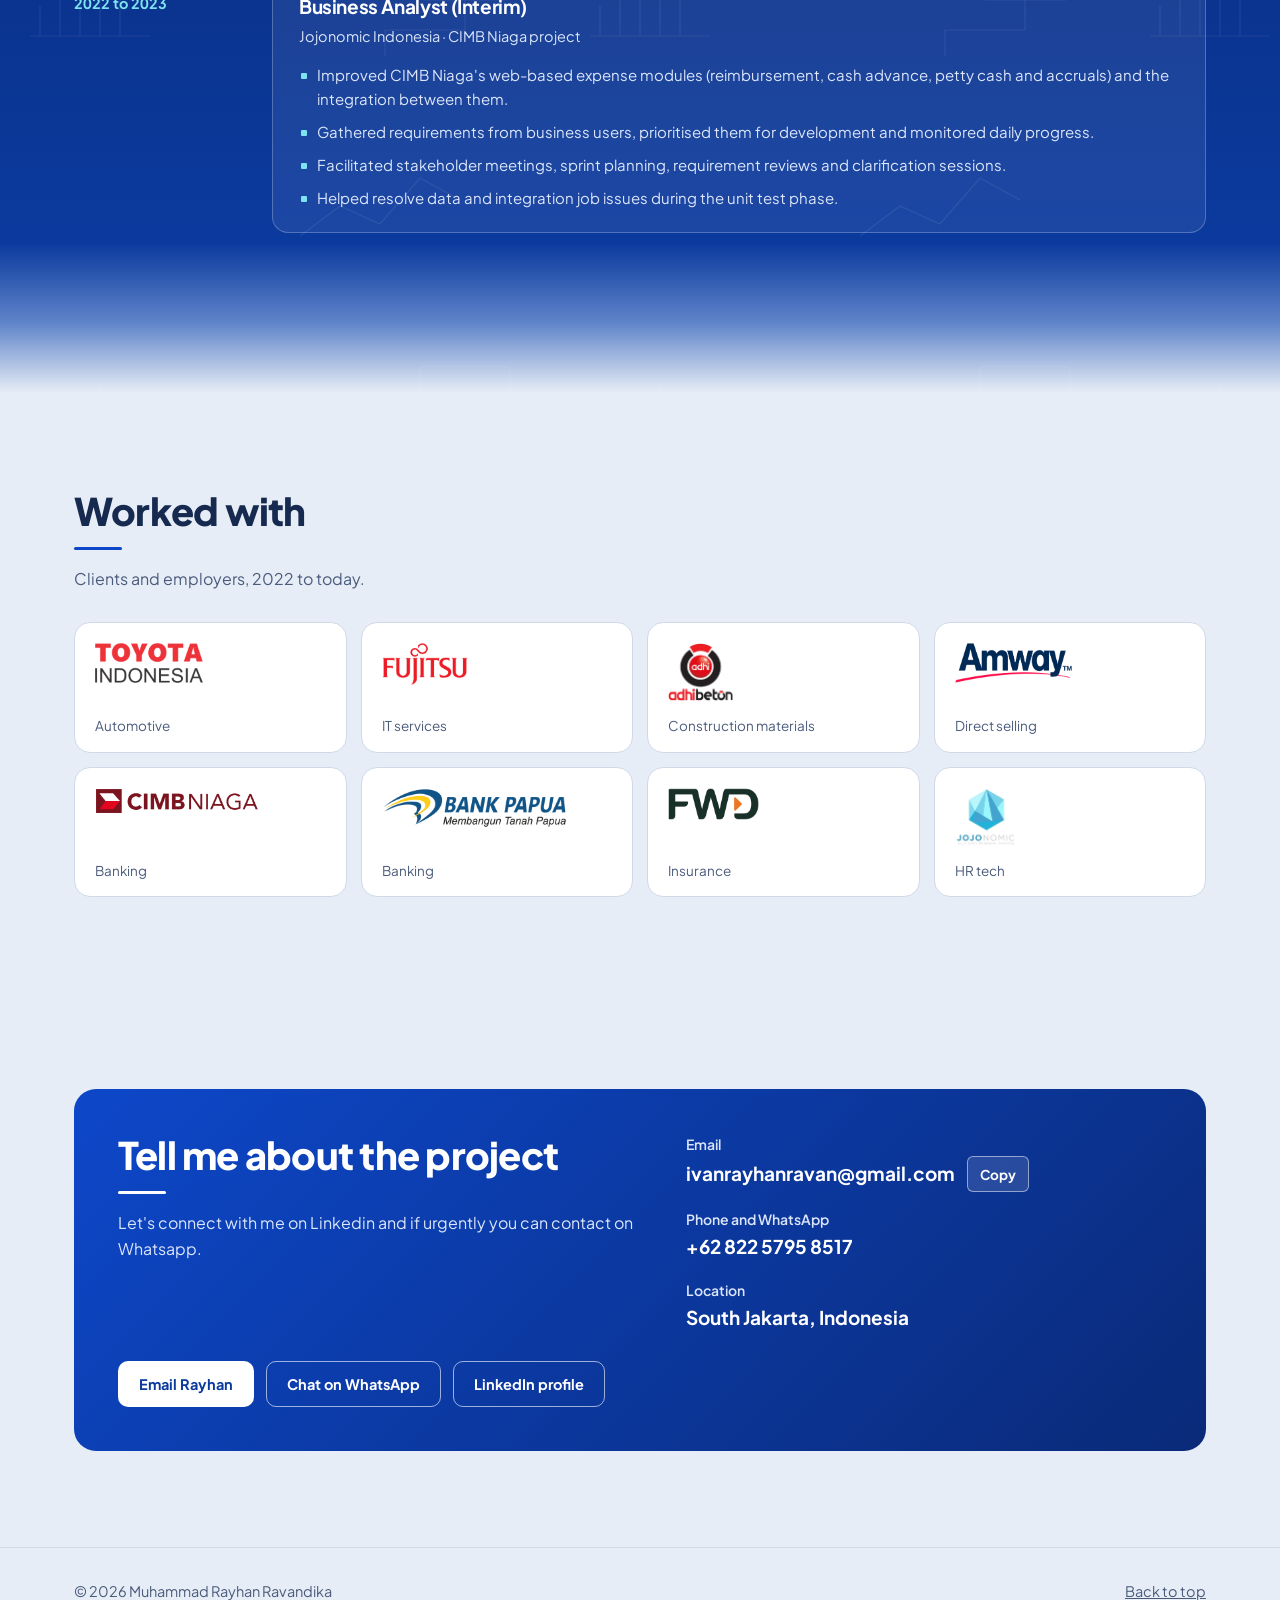
==== commit d07dfe03: "Move the project workflow to the TMMIN case study The waterfall and agile swimlanes, tabs and expand" ====
--- a/index.html
+++ b/index.html
@@ -21,7 +21,6 @@
       <nav class="nav__links" id="navLinks" aria-label="Sections">
         <a href="#about">About</a>
         <a href="#services">Services</a>
-        <a href="#workflow">Workflow</a>
         <a href="#projects">Case studies</a>
         <a href="#experience">Experience</a>
         <a href="#clients">Clients</a>
@@ -119,33 +118,6 @@
       </div>
     </section>
 
-    <section class="section" id="workflow" aria-labelledby="workflowTitle">
-      <div class="wrap">
-        <div class="workflow__head">
-          <div>
-            <h2 class="title" id="workflowTitle">Project workflow</h2>
-            <p class="intro">How I run a project end to end, in a waterfall or an agile team. The highlighted lane is my part of the work.</p>
-          </div>
-          <div class="wf-tabs" id="wf-tabs" role="tablist" aria-label="Project methodology"></div>
-        </div>
-        <div class="wf-card">
-          <div id="wf-panels" class="is-collapsed"><p class="state">Loading workflow…</p></div>
-          <div class="wf-toggle-row">
-            <button type="button" class="wf-toggle" id="wf-toggle" aria-controls="wf-panels" aria-expanded="false">
-              <span class="wf-toggle__open">Show the full workflow</span><span class="wf-toggle__close">Collapse workflow</span>
-              <svg viewBox="0 0 12 12" aria-hidden="true"><path d="M2 4.5l4 4 4-4" /></svg>
-            </button>
-          </div>
-          <ul class="wf-legend" aria-label="Diagram legend">
-            <li><i class="lg lg--flow" aria-hidden="true"></i>Next step</li>
-            <li><i class="lg lg--assoc" aria-hidden="true"></i>Runs in parallel, or I support it</li>
-            <li><i class="lg lg--gw" aria-hidden="true"></i>Decision</li>
-            <li><i class="lg lg--me" aria-hidden="true"></i>My lane</li>
-          </ul>
-        </div>
-      </div>
-    </section>
-
     <section class="section" id="projects" aria-labelledby="projectsTitle">
       <div class="wrap">
         <h2 class="title" id="projectsTitle">Case studies</h2>
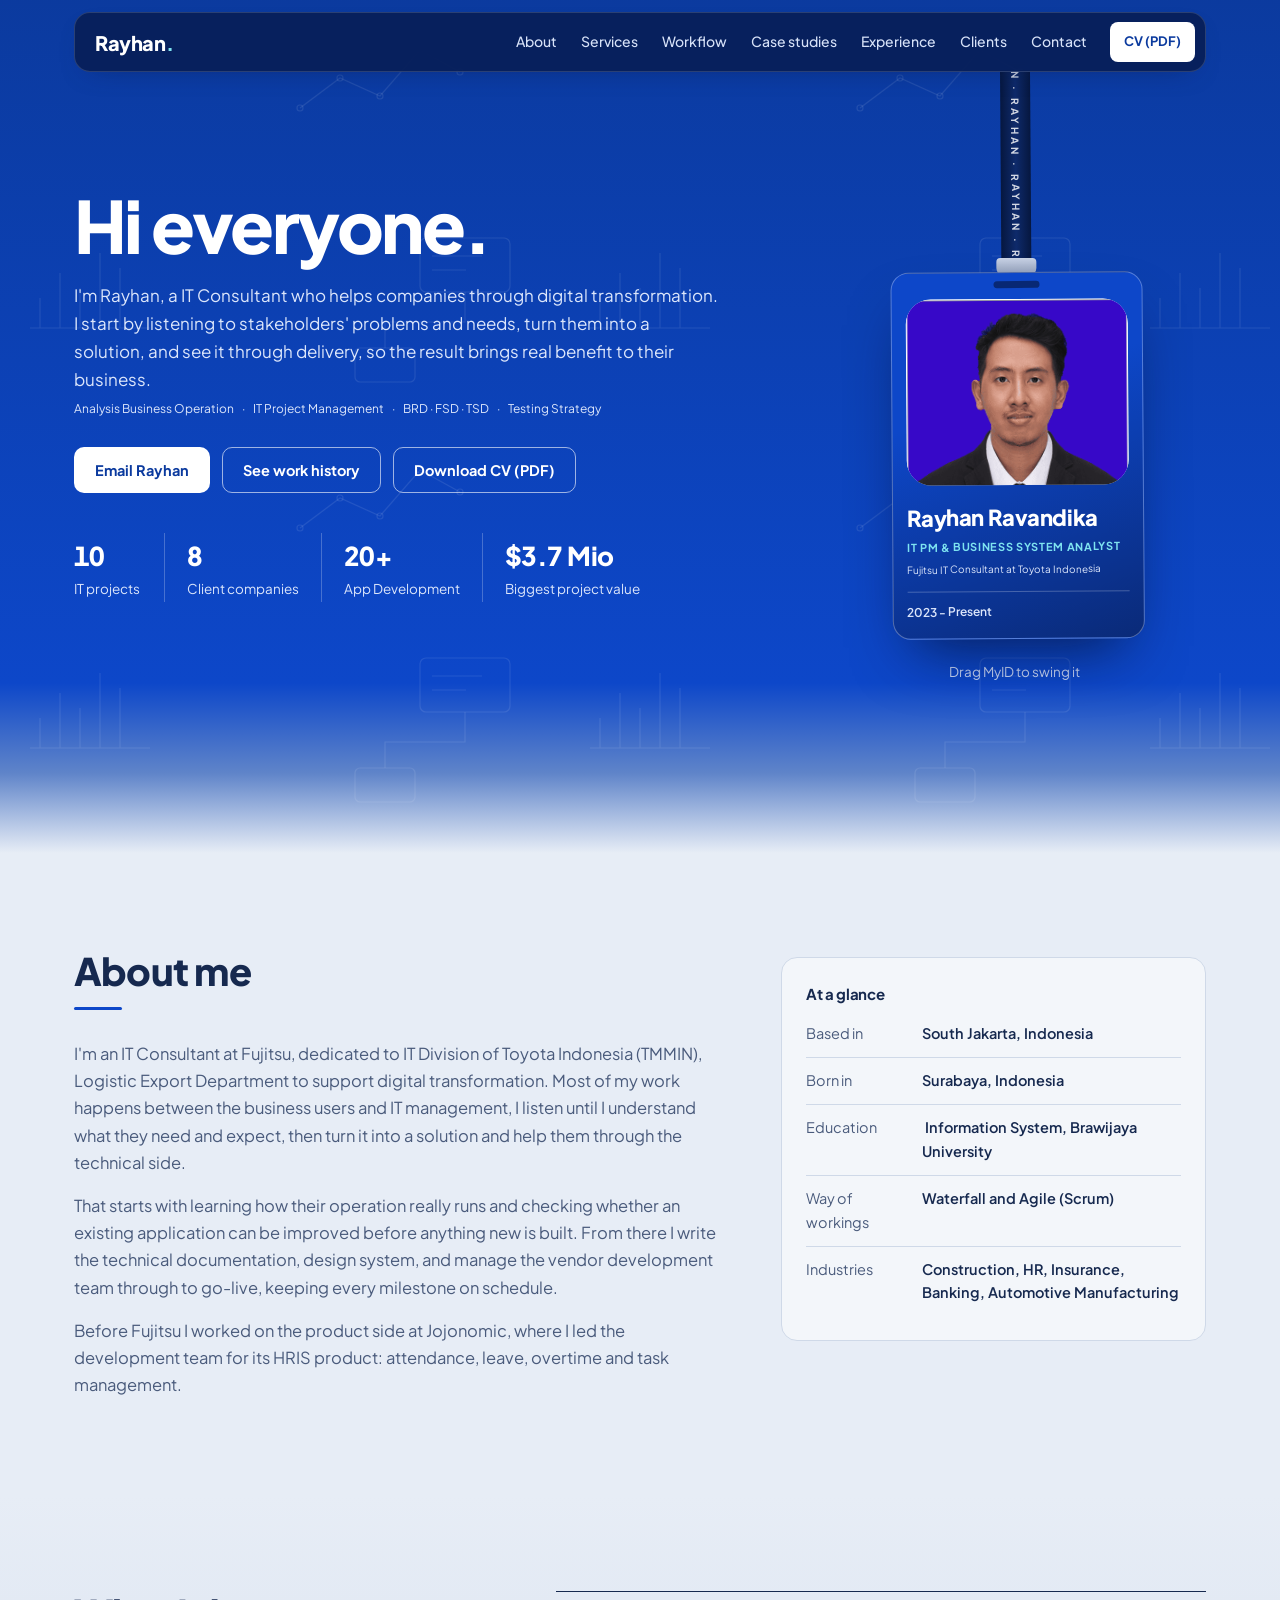
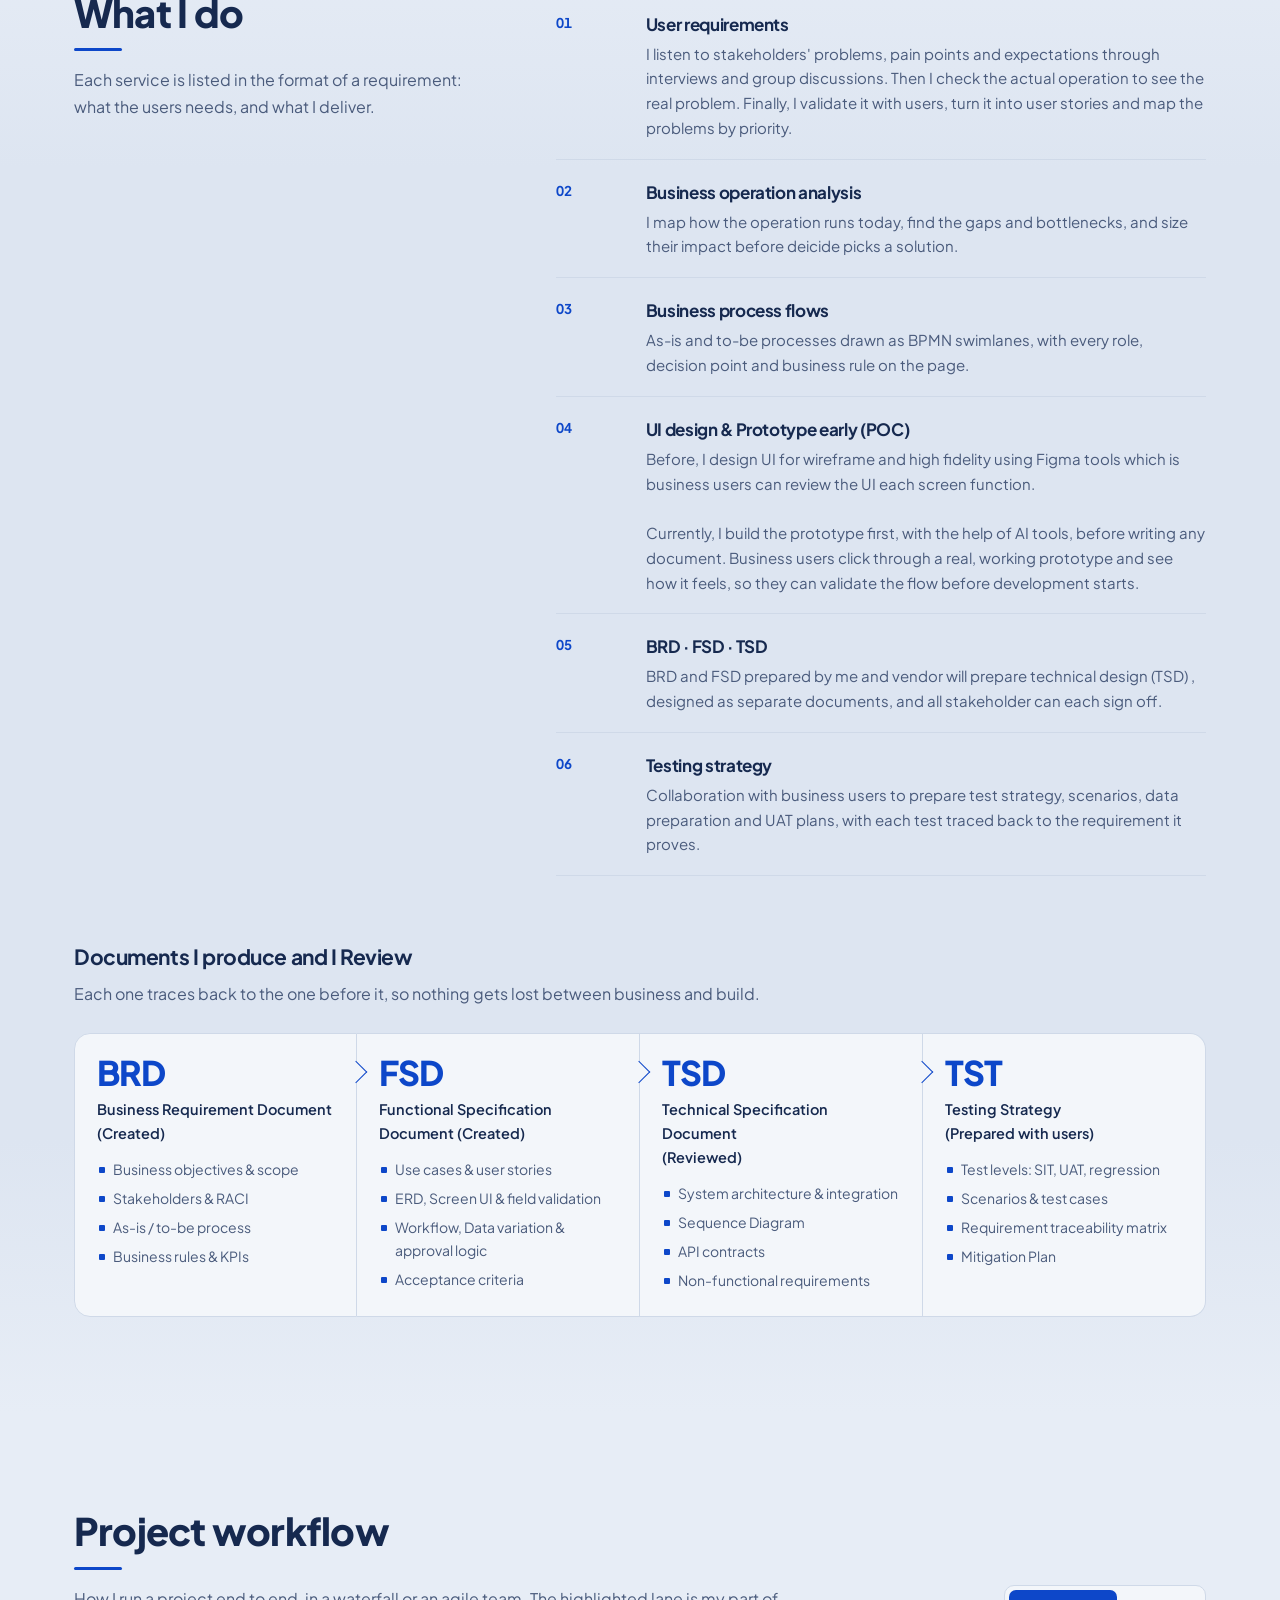
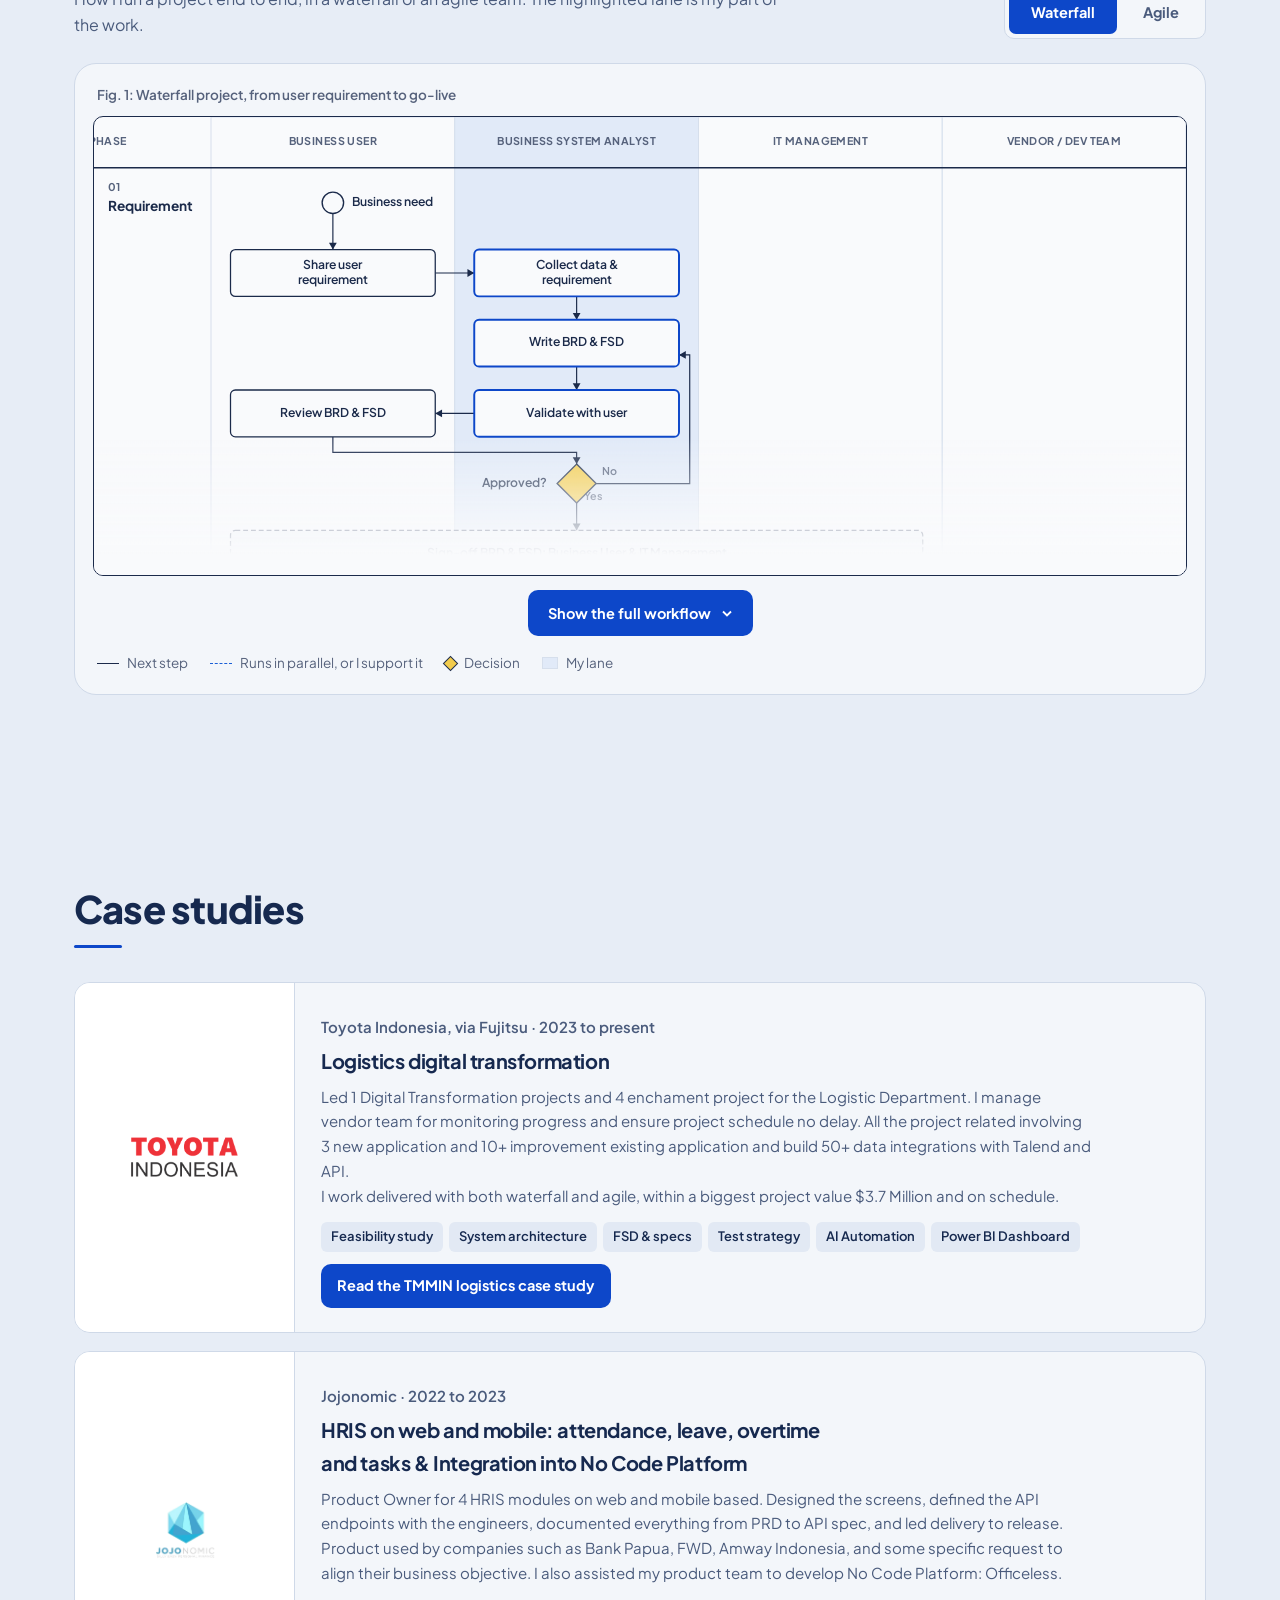
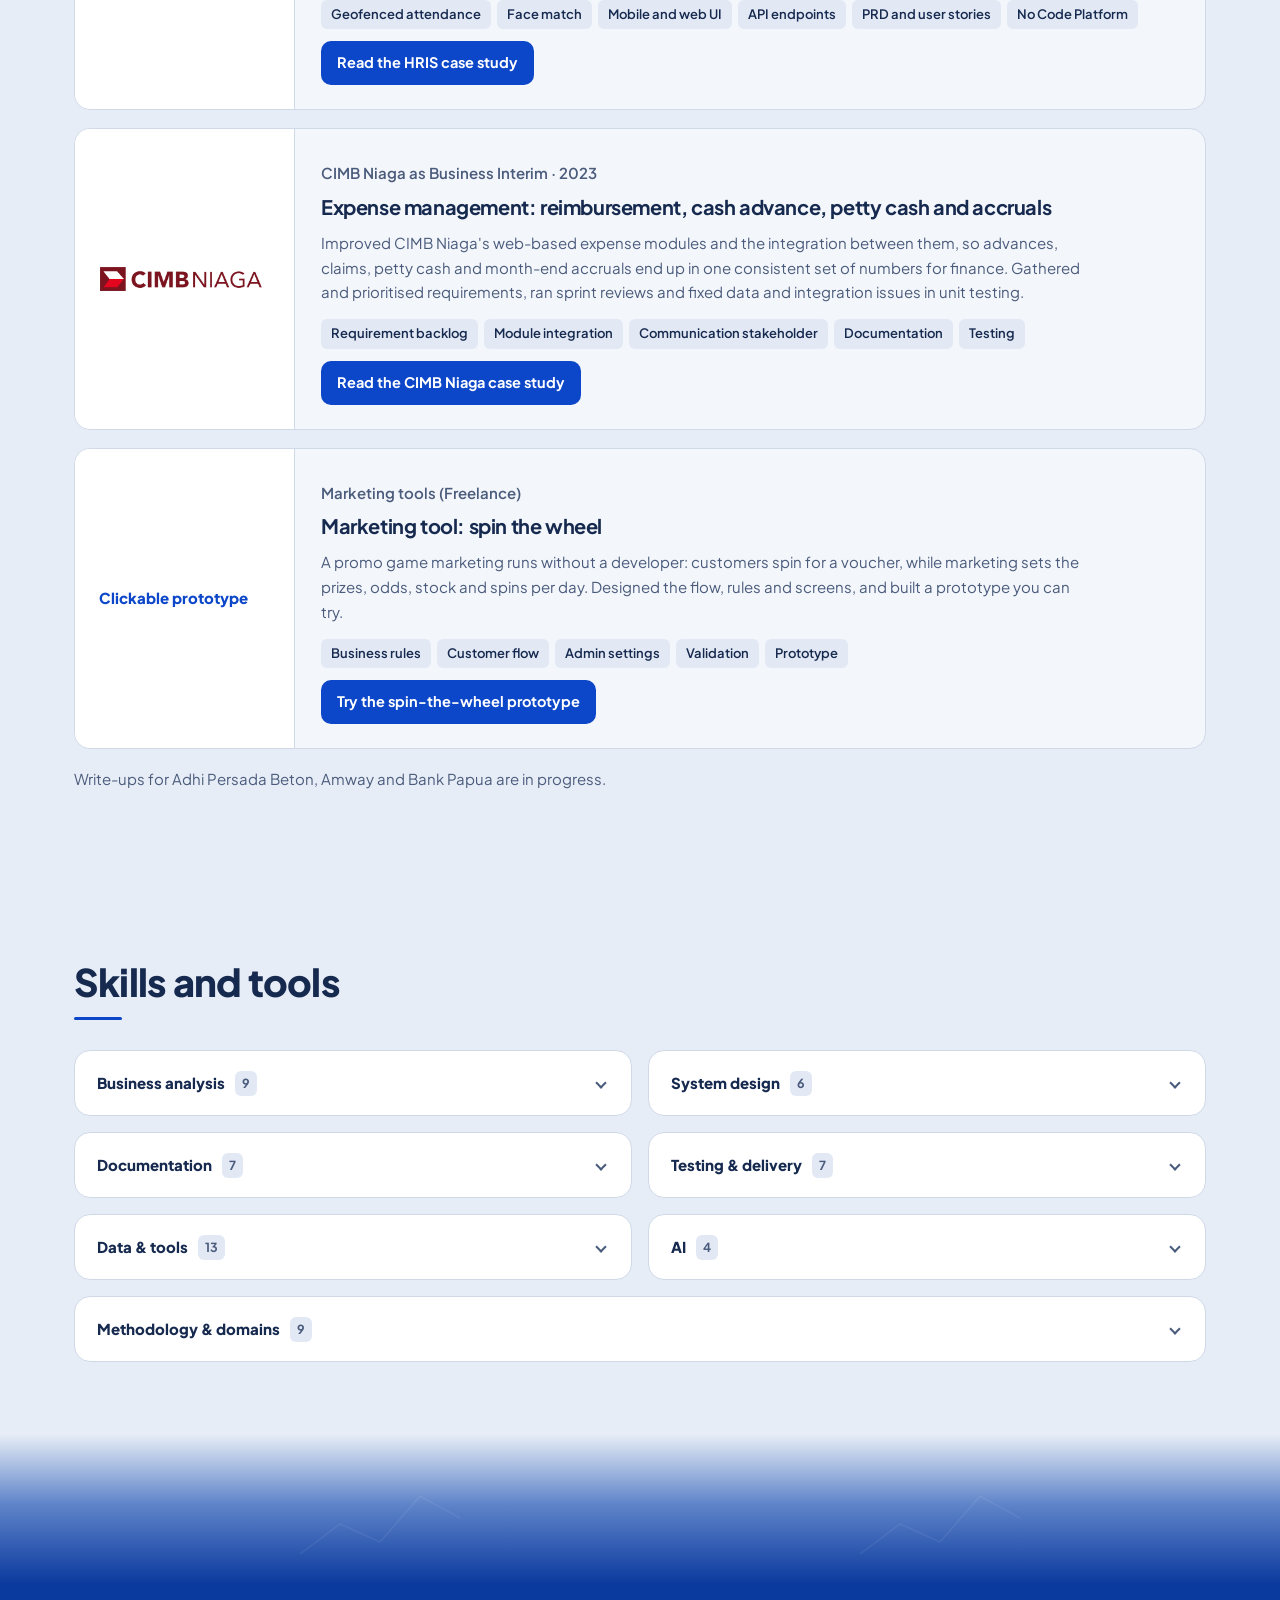
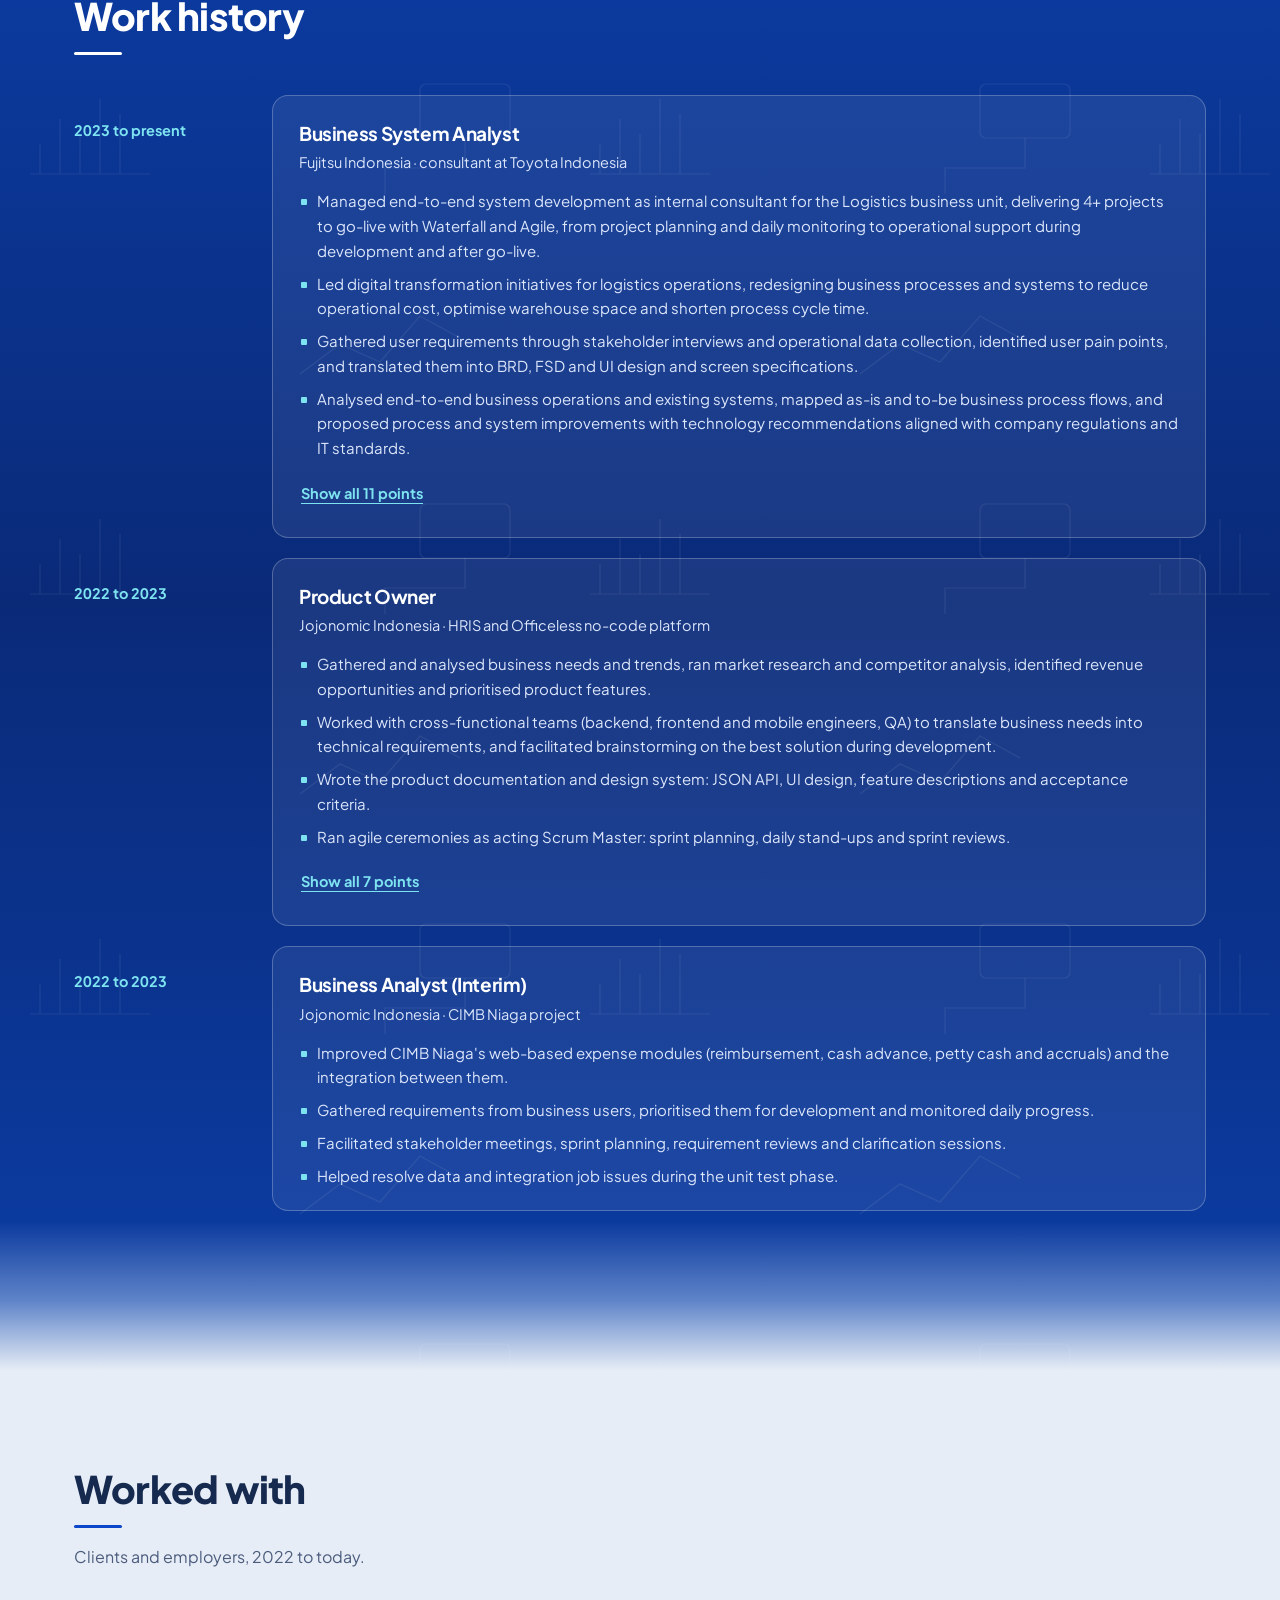
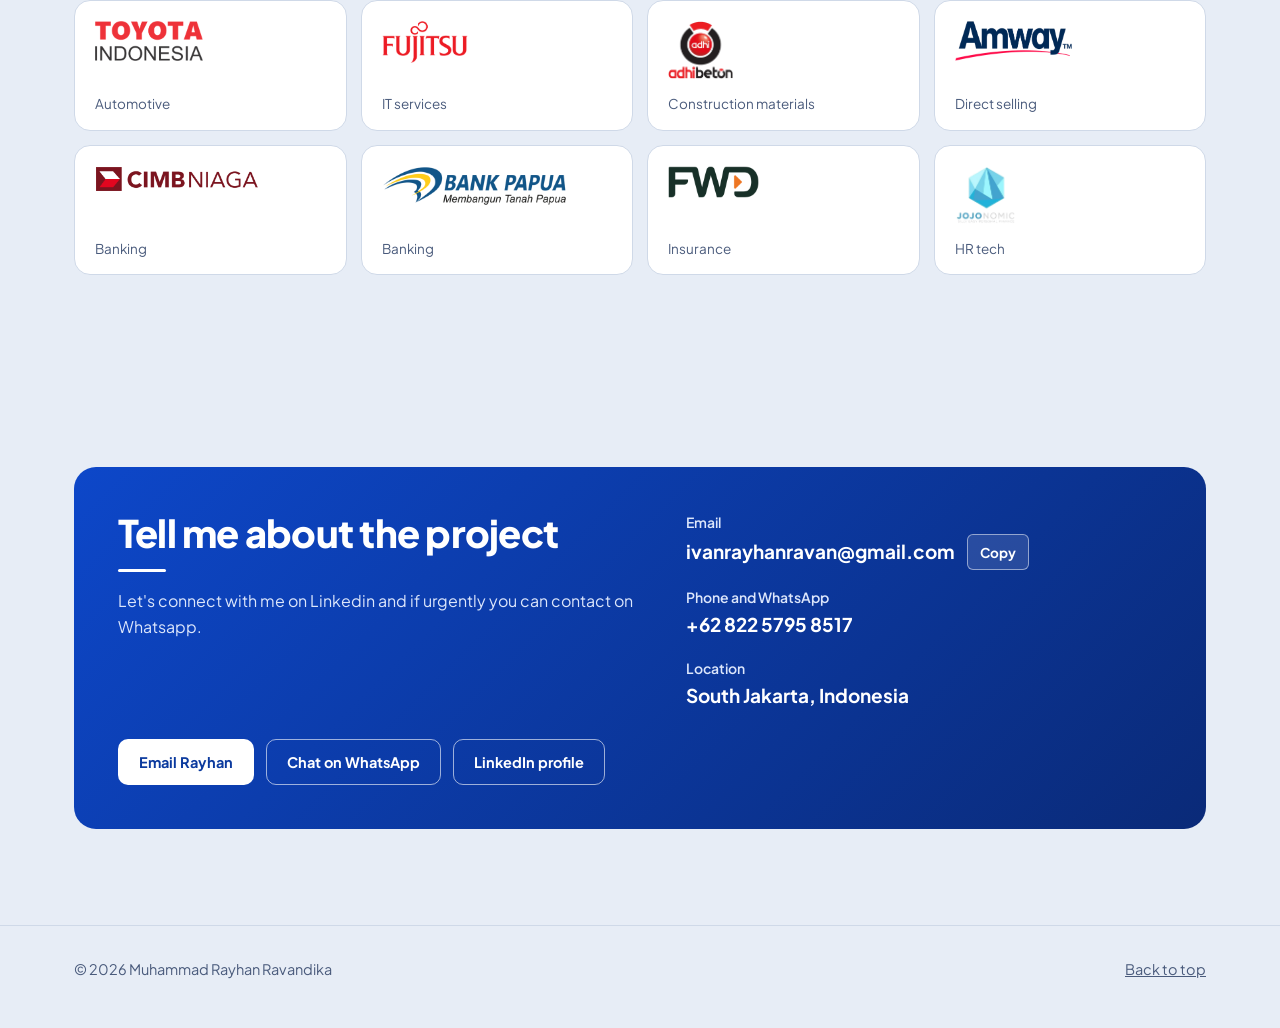
==== commit bf97f282: "Show the project workflow on the home page again, keeping it on TMMIN Co-Authored-By: Claude Opus 5." ====
--- a/index.html
+++ b/index.html
@@ -21,6 +21,7 @@
       <nav class="nav__links" id="navLinks" aria-label="Sections">
         <a href="#about">About</a>
         <a href="#services">Services</a>
+        <a href="#workflow">Workflow</a>
         <a href="#projects">Case studies</a>
         <a href="#experience">Experience</a>
         <a href="#clients">Clients</a>
@@ -115,6 +116,33 @@
         <h3 class="subtitle">Documents I produce</h3>
         <p class="intro intro--tight">Each one traces back to the one before it, so nothing gets lost between business and build.</p>
         <ol class="chain" id="docs"><li class="state">Loading documents…</li></ol>
+      </div>
+    </section>
+
+    <section class="section" id="workflow" aria-labelledby="workflowTitle">
+      <div class="wrap">
+        <div class="workflow__head">
+          <div>
+            <h2 class="title" id="workflowTitle">Project workflow</h2>
+            <p class="intro">How I run a project end to end, in a waterfall or an agile team. The highlighted lane is my part of the work.</p>
+          </div>
+          <div class="wf-tabs" id="wf-tabs" role="tablist" aria-label="Project methodology"></div>
+        </div>
+        <div class="wf-card">
+          <div id="wf-panels" class="is-collapsed"><p class="state">Loading workflow…</p></div>
+          <div class="wf-toggle-row">
+            <button type="button" class="wf-toggle" id="wf-toggle" aria-controls="wf-panels" aria-expanded="false">
+              <span class="wf-toggle__open">Show the full workflow</span><span class="wf-toggle__close">Collapse workflow</span>
+              <svg viewBox="0 0 12 12" aria-hidden="true"><path d="M2 4.5l4 4 4-4" /></svg>
+            </button>
+          </div>
+          <ul class="wf-legend" aria-label="Diagram legend">
+            <li><i class="lg lg--flow" aria-hidden="true"></i>Next step</li>
+            <li><i class="lg lg--assoc" aria-hidden="true"></i>Runs in parallel, or I support it</li>
+            <li><i class="lg lg--gw" aria-hidden="true"></i>Decision</li>
+            <li><i class="lg lg--me" aria-hidden="true"></i>My lane</li>
+          </ul>
+        </div>
       </div>
     </section>
 
@@ -187,6 +215,7 @@
 
   <script src="assets/data.js" defer></script>
   <script src="assets/main.js" defer></script>
+  <script src="assets/workflow.js" defer></script>
   <script src="assets/edits.js" defer></script>
   <script src="assets/cms.js" defer></script>
 </body>
